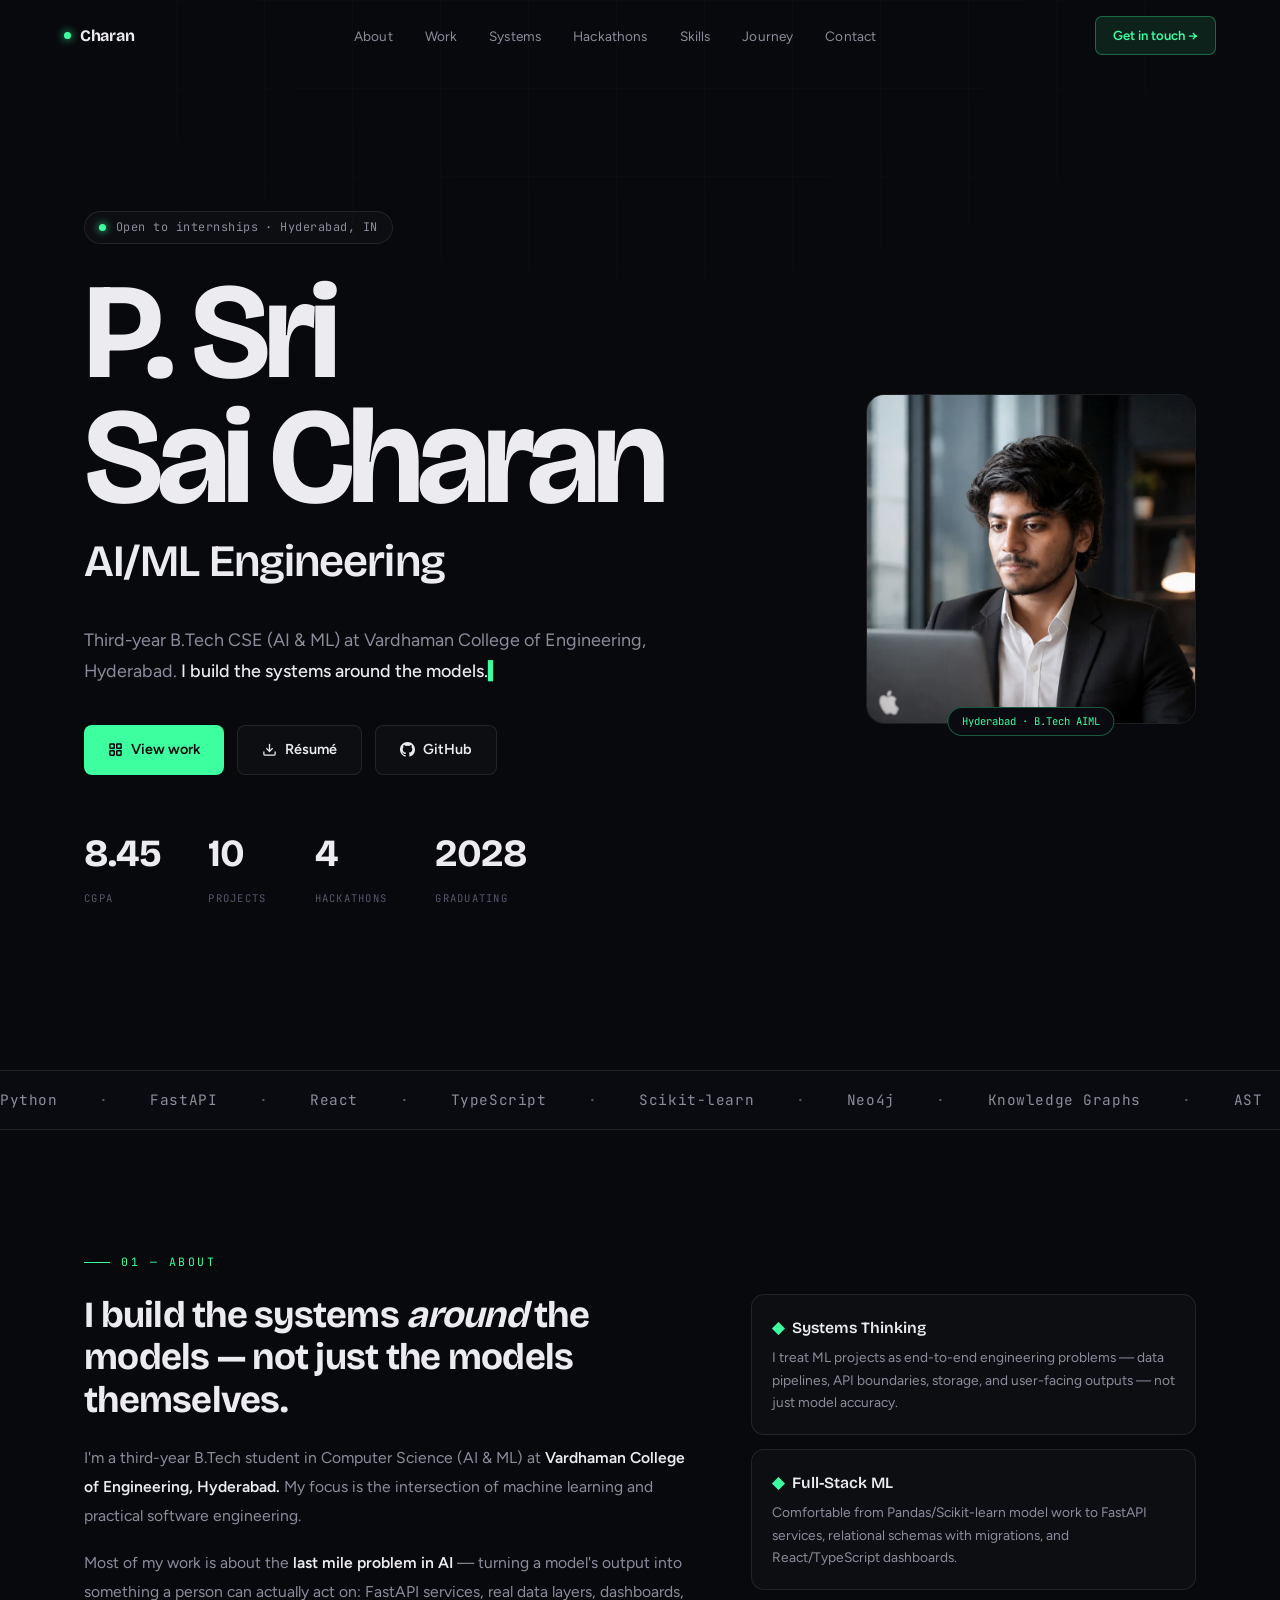
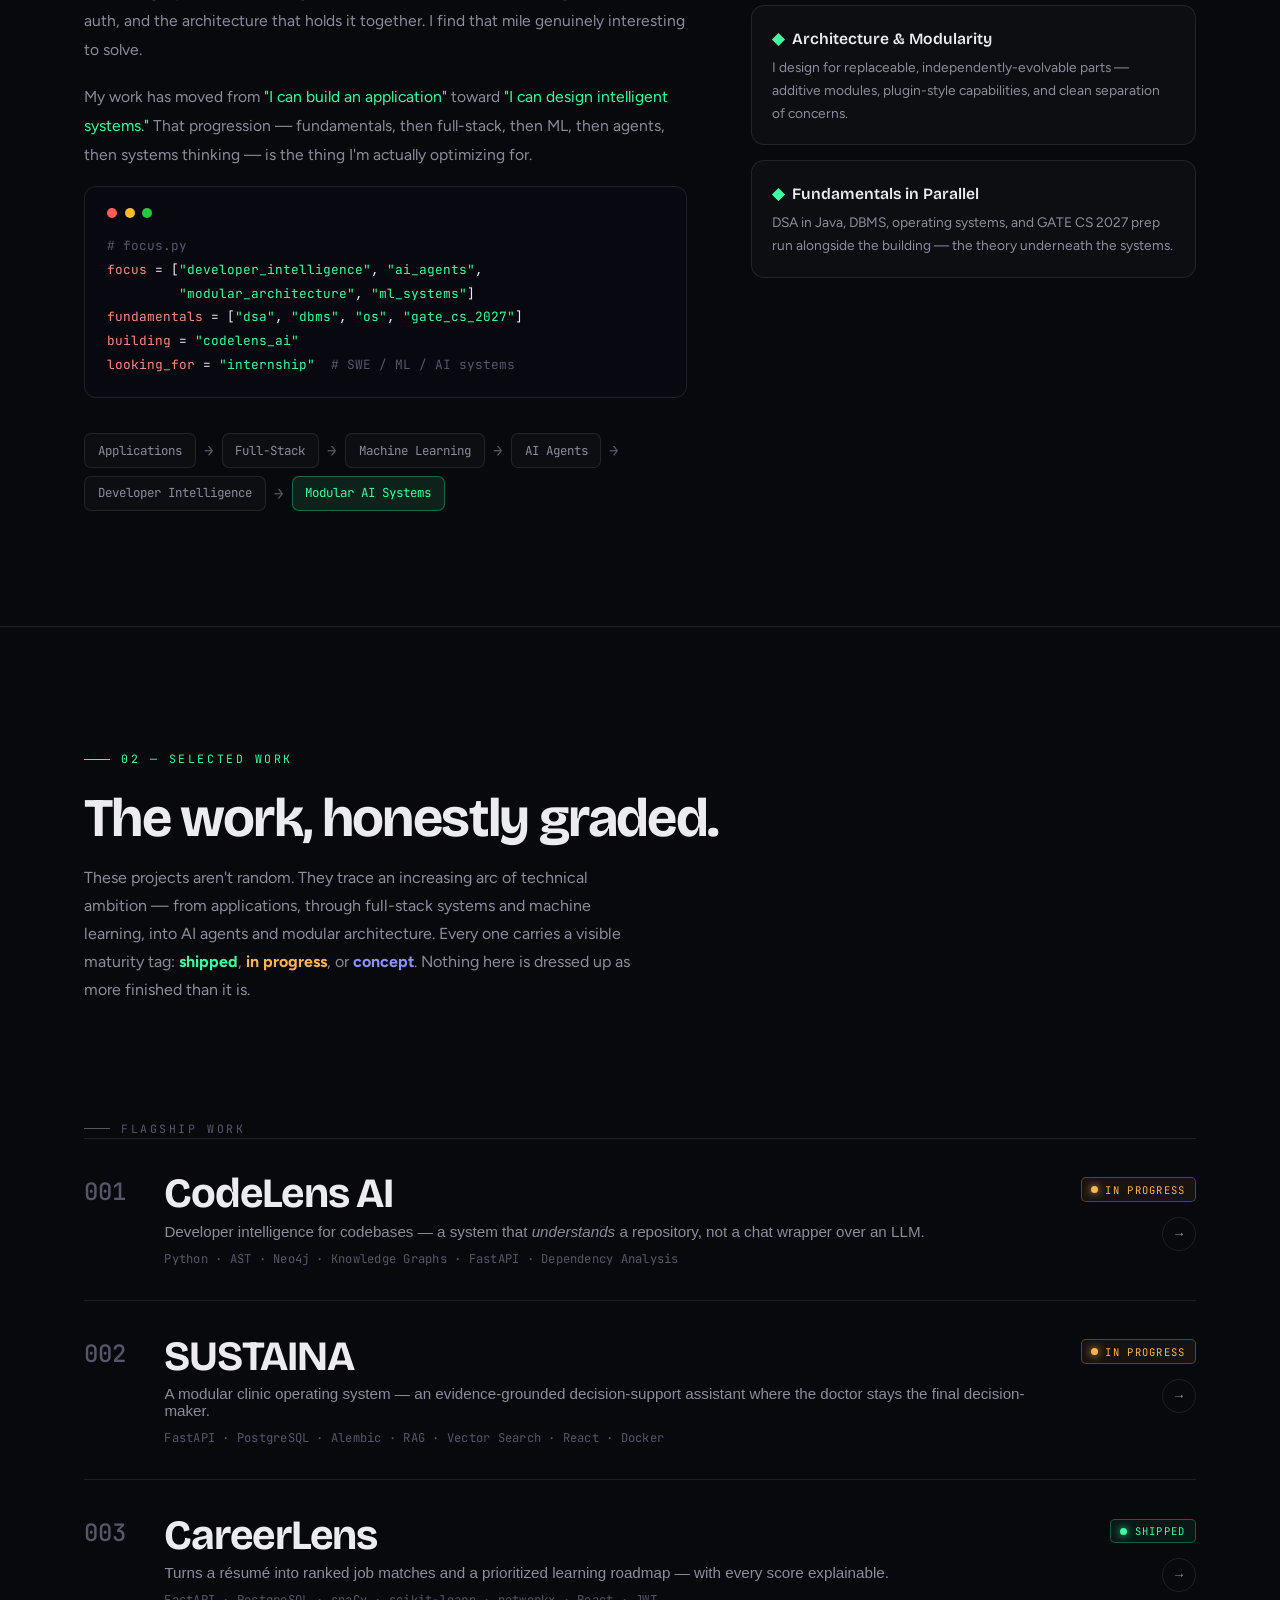
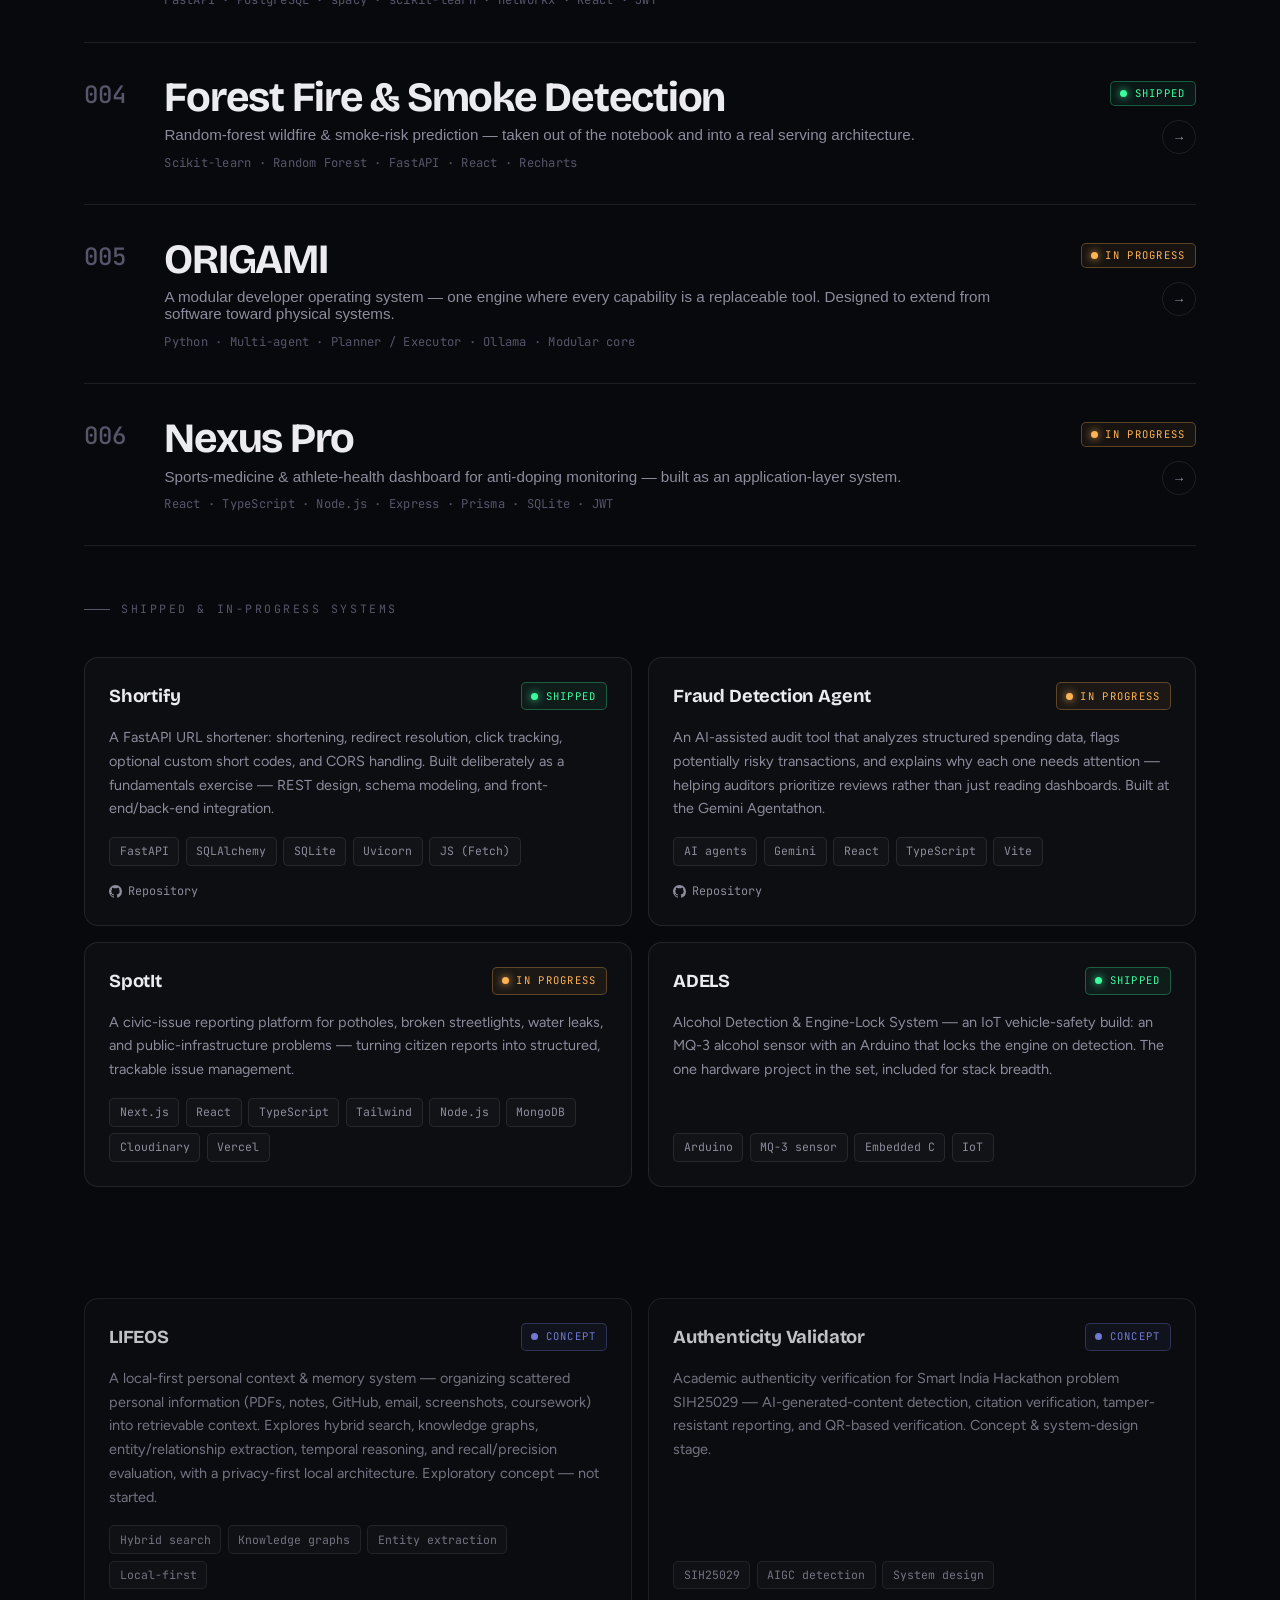
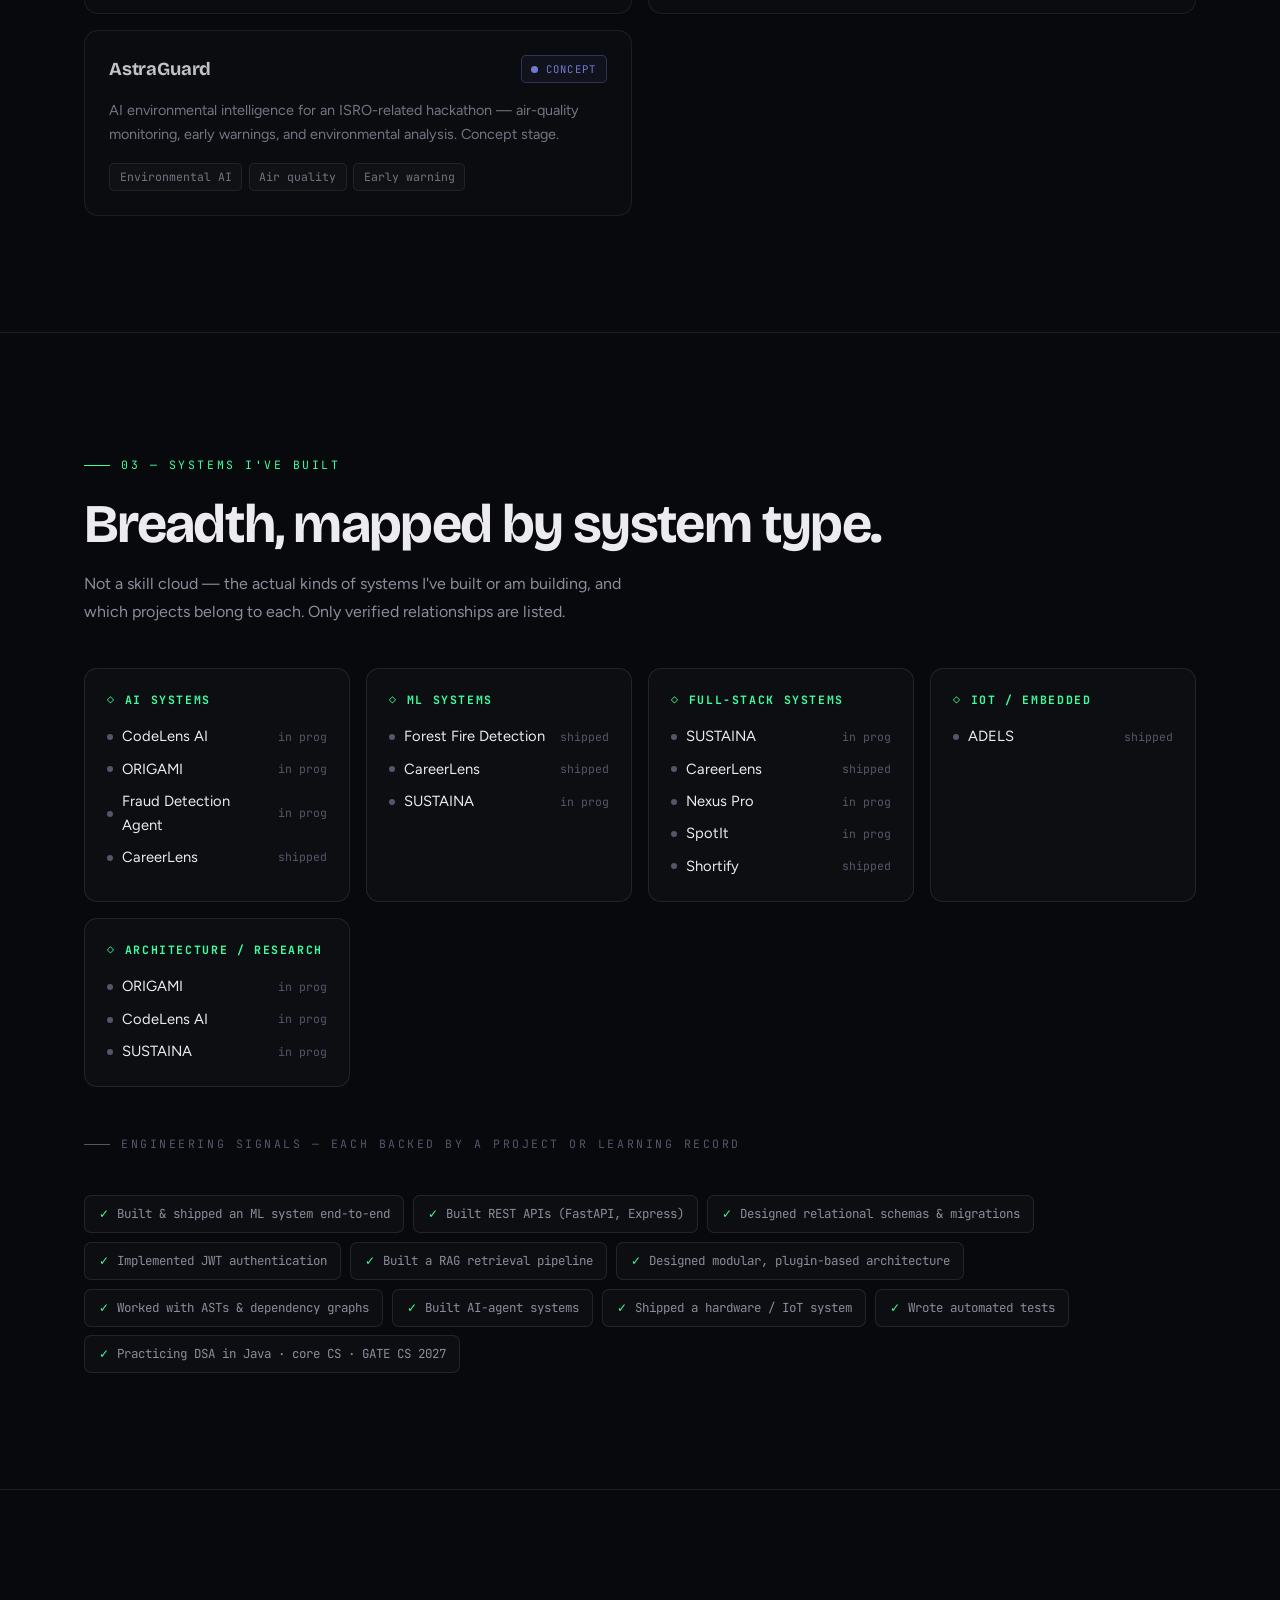
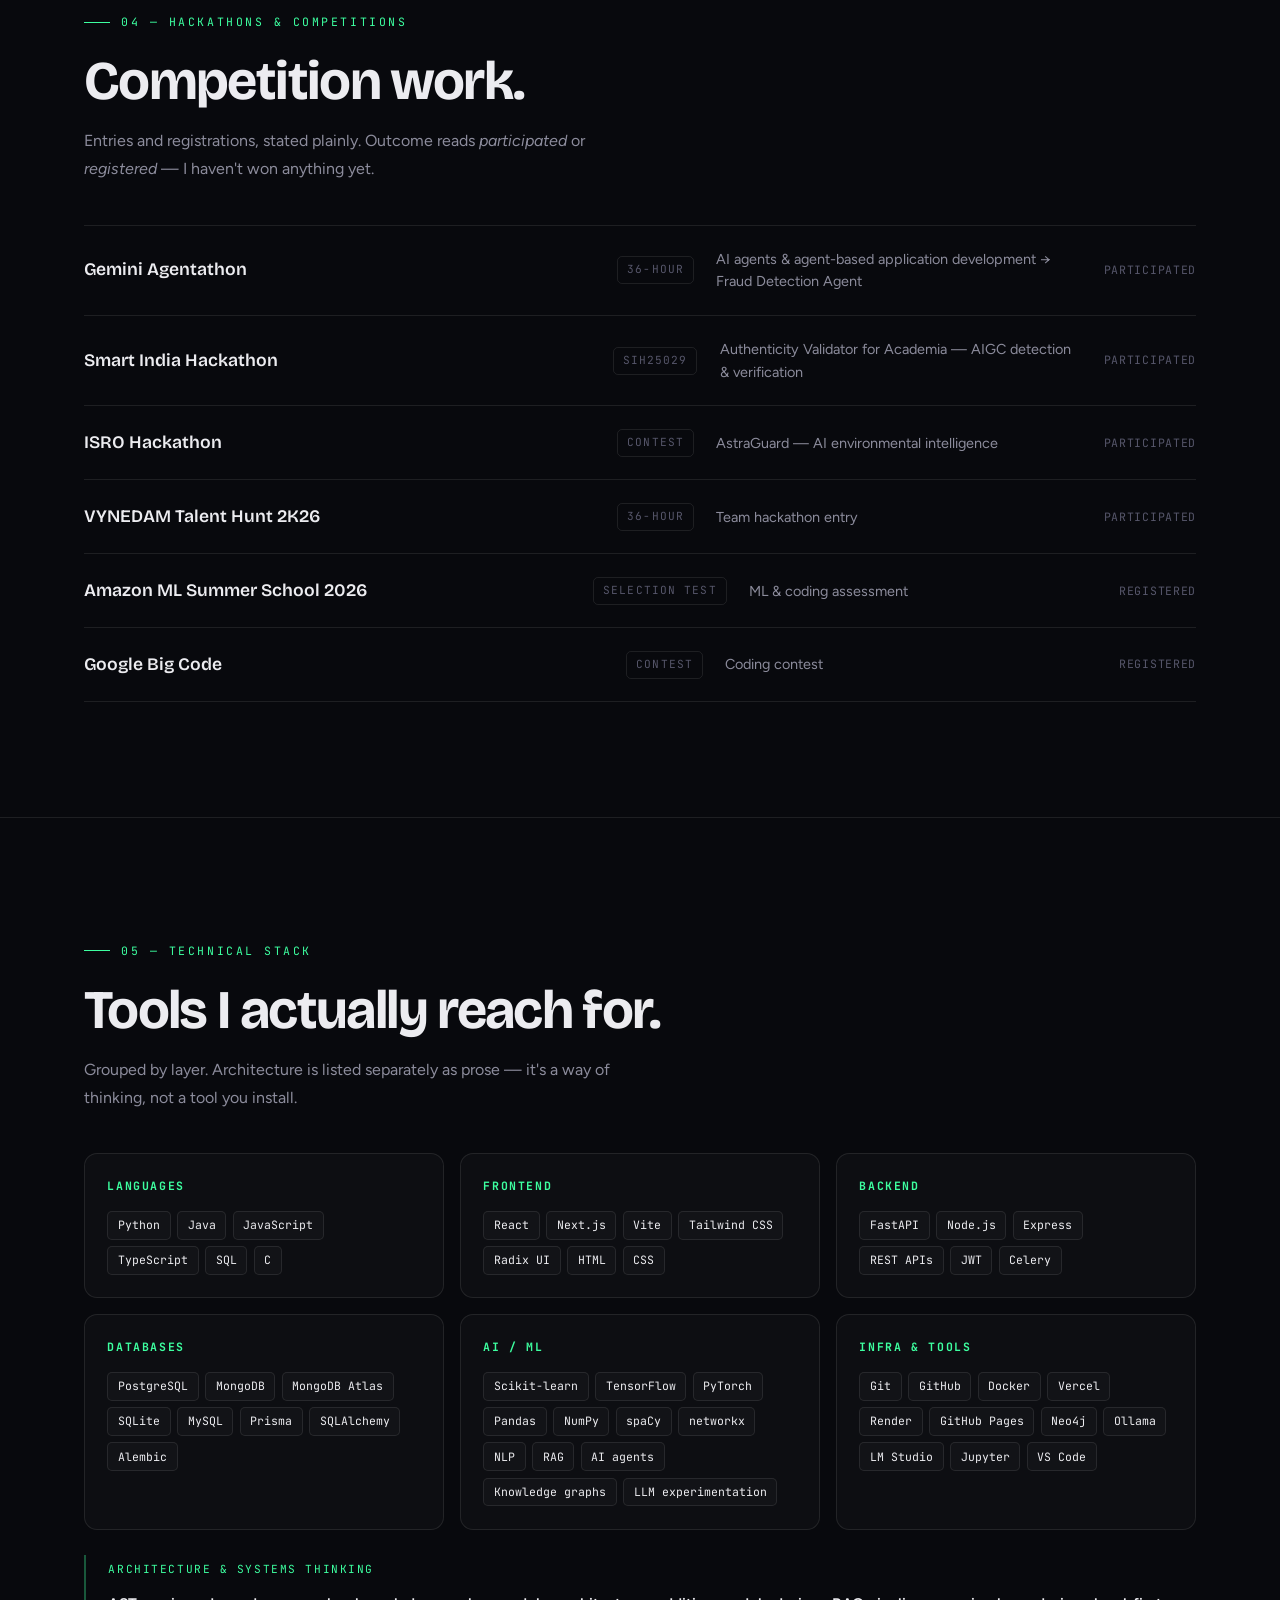
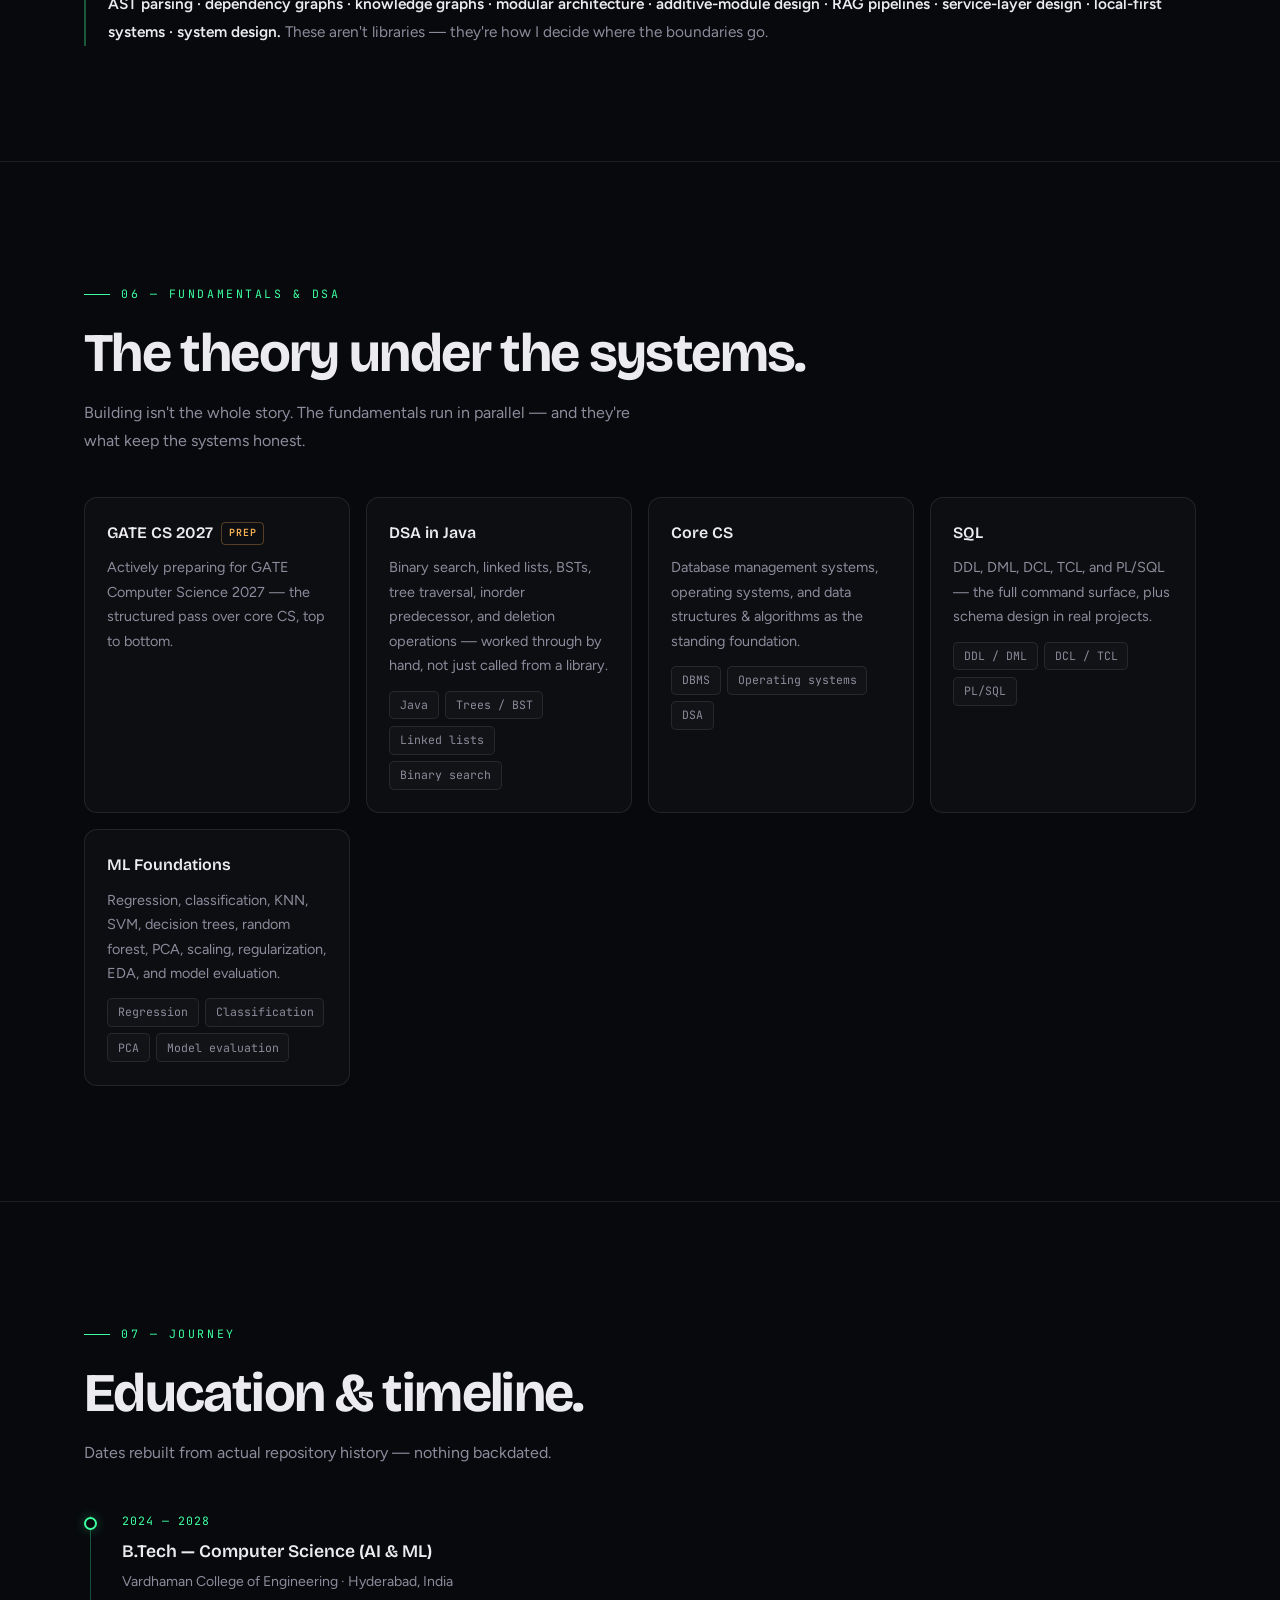
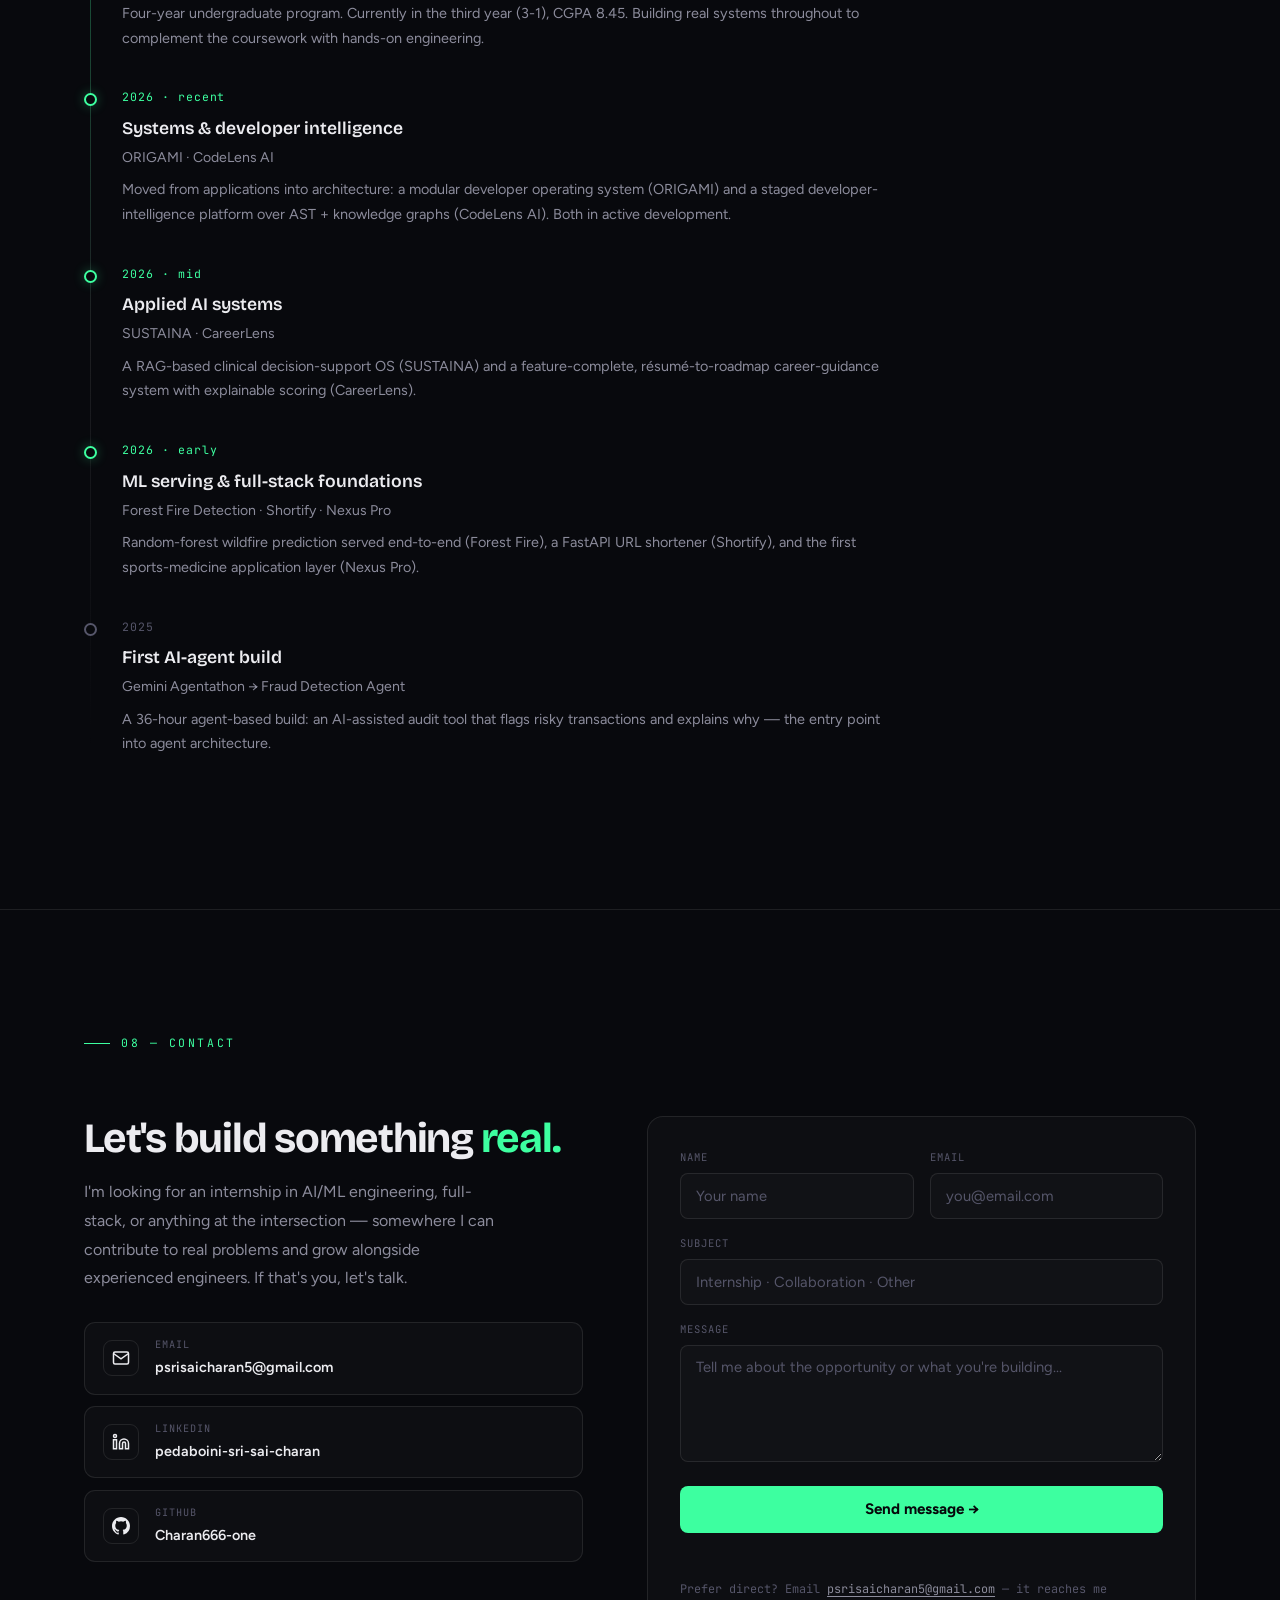
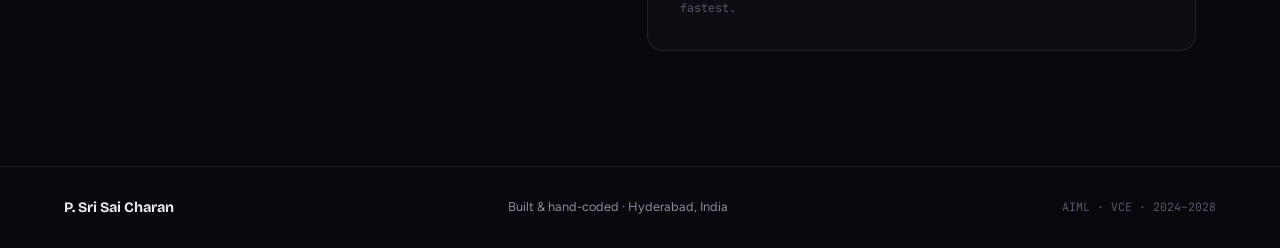
==== index.html @ b4bc301a "Rebuild portfolio: editorial redesign with verified, honestly-graded projects - New editorial/cinema" ====
<!DOCTYPE html>
<html lang="en">
<head>
<meta charset="UTF-8">
<meta name="viewport" content="width=device-width, initial-scale=1.0">
<title>P. Sri Sai Charan — AI/ML Engineer | Portfolio</title>

<meta name="description" content="P. Sri Sai Charan — third-year B.Tech CSE (AI & ML) student at Vardhaman College of Engineering, Hyderabad. I build the systems around the models: developer intelligence, AI agents, ML serving, and modular architecture.">
<meta name="author" content="P. Sri Sai Charan">
<meta name="theme-color" content="#08090D">
<link rel="canonical" href="https://charan666-one.github.io/portfolio/">

<!-- Open Graph -->
<meta property="og:type" content="website">
<meta property="og:site_name" content="P. Sri Sai Charan">
<meta property="og:title" content="P. Sri Sai Charan — AI/ML Engineer">
<meta property="og:description" content="I build the systems around the models. Developer intelligence, AI agents, ML serving, and modular architecture — from a third-year AI/ML engineering student in Hyderabad.">
<meta property="og:url" content="https://charan666-one.github.io/portfolio/">
<meta property="og:image" content="https://charan666-one.github.io/portfolio/og.png">
<meta property="og:image:width" content="1200">
<meta property="og:image:height" content="630">

<!-- Twitter -->
<meta name="twitter:card" content="summary_large_image">
<meta name="twitter:title" content="P. Sri Sai Charan — AI/ML Engineer">
<meta name="twitter:description" content="I build the systems around the models. Developer intelligence, AI agents, ML serving, and modular architecture.">
<meta name="twitter:image" content="https://charan666-one.github.io/portfolio/og.png">

<link rel="icon" href="favicon.ico" sizes="any">
<link rel="apple-touch-icon" href="icon-180.png">

<link rel="preconnect" href="https://fonts.googleapis.com">
<link rel="preconnect" href="https://fonts.gstatic.com" crossorigin>
<link href="https://fonts.googleapis.com/css2?family=Bricolage+Grotesque:opsz,wght@12..96,400;12..96,500;12..96,600;12..96,700;12..96,800&family=Figtree:wght@300;400;500;600&family=JetBrains+Mono:wght@400;500&display=swap" rel="stylesheet">

<link rel="stylesheet" href="styles.css">
</head>
<body>

<div class="bg-grid" aria-hidden="true"></div>
<div id="progress" aria-hidden="true"></div>

<!-- ============================ NAV ============================ -->
<nav class="nav" id="nav" aria-label="Primary">
  <a href="#top" class="brand"><span class="dot" aria-hidden="true"></span>Charan</a>
  <ul class="nav-links">
    <li><a href="#about">About</a></li>
    <li><a href="#work">Work</a></li>
    <li><a href="#systems">Systems</a></li>
    <li><a href="#hackathons">Hackathons</a></li>
    <li><a href="#skills">Skills</a></li>
    <li><a href="#journey">Journey</a></li>
    <li><a href="#contact">Contact</a></li>
  </ul>
  <a href="#contact" class="nav-cta">Get in touch →</a>
  <button class="menu-btn" id="menuBtn" aria-label="Open menu" aria-expanded="false"><span></span><span></span><span></span></button>
</nav>

<div class="mobile-menu" id="mobileMenu">
  <button class="mobile-close" id="mobileClose" aria-label="Close menu">✕</button>
  <a href="#about">About</a>
  <a href="#work">Work</a>
  <a href="#systems">Systems</a>
  <a href="#hackathons">Hackathons</a>
  <a href="#skills">Skills</a>
  <a href="#journey">Journey</a>
  <a href="#contact">Contact</a>
</div>

<main id="top">

<!-- ============================ HERO ============================ -->
<header class="hero section" style="border-top:none">
  <div class="wrap hero-inner">
    <div class="hero-copy">
      <span class="pill"><span class="live" aria-hidden="true"></span>Open to internships · Hyderabad, IN</span>
      <h1 class="hero-name">P. Sri Sai&nbsp;Charan</h1>
      <p class="hero-role"><b>AI/ML Engineering</b></p>
      <p class="hero-sub">Third-year B.Tech CSE (AI&nbsp;&amp;&nbsp;ML) at Vardhaman College of Engineering, Hyderabad. <span class="typed" id="typed"></span><span class="caret" aria-hidden="true">▍</span></p>

      <div class="hero-ctas">
        <a href="#work" class="btn btn-primary">
          <svg viewBox="0 0 24 24" fill="none" stroke="currentColor" stroke-width="2.4" aria-hidden="true"><rect x="3" y="3" width="7" height="7" rx="1"/><rect x="14" y="3" width="7" height="7" rx="1"/><rect x="3" y="14" width="7" height="7" rx="1"/><rect x="14" y="14" width="7" height="7" rx="1"/></svg>
          View work
        </a>
        <a href="Resume.pdf" class="btn btn-ghost" download>
          <svg viewBox="0 0 24 24" fill="none" stroke="currentColor" stroke-width="2" aria-hidden="true"><path d="M21 15v4a2 2 0 0 1-2 2H5a2 2 0 0 1-2-2v-4"/><polyline points="7 10 12 15 17 10"/><line x1="12" y1="15" x2="12" y2="3"/></svg>
          Résumé
        </a>
        <a href="https://github.com/Charan666-one" class="btn btn-ghost" target="_blank" rel="noopener">
          <svg viewBox="0 0 24 24" fill="currentColor" aria-hidden="true"><path d="M12 0C5.37 0 0 5.37 0 12c0 5.3 3.44 9.8 8.21 11.39.6.11.82-.26.82-.58v-2.03c-3.34.73-4.04-1.61-4.04-1.61-.55-1.39-1.33-1.76-1.33-1.76-1.09-.74.08-.73.08-.73 1.2.08 1.84 1.24 1.84 1.24 1.07 1.83 2.81 1.3 3.5.99.11-.78.42-1.3.76-1.6-2.67-.3-5.47-1.33-5.47-5.93 0-1.31.47-2.38 1.24-3.22-.13-.3-.54-1.52.11-3.18 0 0 1.01-.32 3.3 1.23a11.5 11.5 0 0 1 6 0c2.29-1.55 3.3-1.23 3.3-1.23.65 1.66.24 2.88.12 3.18.77.84 1.23 1.91 1.23 3.22 0 4.61-2.81 5.63-5.49 5.92.43.37.81 1.1.81 2.22v3.29c0 .32.22.7.83.58A12 12 0 0 0 24 12c0-6.63-5.37-12-12-12z"/></svg>
          GitHub
        </a>
      </div>

      <div class="hero-stats">
        <div class="stat"><div class="num">8.45</div><div class="lbl">CGPA</div></div>
        <div class="stat"><div class="num">10</div><div class="lbl">Projects</div></div>
        <div class="stat"><div class="num">4</div><div class="lbl">Hackathons</div></div>
        <div class="stat"><div class="num">2028</div><div class="lbl">Graduating</div></div>
      </div>
    </div>

    <figure class="hero-photo">
      <picture>
        <source srcset="Profile.webp" type="image/webp">
        <img src="Profile.jpeg" alt="Portrait of P. Sri Sai Charan" width="330" height="330" fetchpriority="high">
      </picture>
      <figcaption>Hyderabad · B.Tech AIML</figcaption>
    </figure>
  </div>
</header>

<!-- marquee -->
<div class="marquee" aria-hidden="true">
  <div class="marquee-track" id="marquee">
    <span><b>Python</b></span><span>·</span><span><b>FastAPI</b></span><span>·</span><span><b>React</b></span><span>·</span><span><b>TypeScript</b></span><span>·</span><span><b>Scikit-learn</b></span><span>·</span><span><b>Neo4j</b></span><span>·</span><span><b>Knowledge Graphs</b></span><span>·</span><span><b>AST</b></span><span>·</span><span><b>PostgreSQL</b></span><span>·</span><span><b>RAG</b></span><span>·</span><span><b>Multi-Agent</b></span><span>·</span><span><b>Next.js</b></span><span>·</span><span><b>Prisma</b></span><span>·</span><span><b>SQLAlchemy</b></span><span>·</span><span><b>Docker</b></span><span>·</span><span><b>Ollama</b></span><span>·</span><span><b>spaCy</b></span><span>·</span>
    <span><b>Python</b></span><span>·</span><span><b>FastAPI</b></span><span>·</span><span><b>React</b></span><span>·</span><span><b>TypeScript</b></span><span>·</span><span><b>Scikit-learn</b></span><span>·</span><span><b>Neo4j</b></span><span>·</span><span><b>Knowledge Graphs</b></span><span>·</span><span><b>AST</b></span><span>·</span><span><b>PostgreSQL</b></span><span>·</span><span><b>RAG</b></span><span>·</span><span><b>Multi-Agent</b></span><span>·</span><span><b>Next.js</b></span><span>·</span><span><b>Prisma</b></span><span>·</span><span><b>SQLAlchemy</b></span><span>·</span><span><b>Docker</b></span><span>·</span><span><b>Ollama</b></span><span>·</span><span><b>spaCy</b></span><span>·</span>
  </div>
</div>

<!-- ============================ ABOUT ============================ -->
<section id="about" class="section">
  <div class="wrap">
    <span class="label rv">01 — About</span>
    <div class="about-grid">
      <div class="about-copy">
        <h2 class="rv">I build the systems <em>around</em> the models — not just the models themselves.</h2>
        <p class="rv d1">I'm a third-year B.Tech student in Computer Science (AI&nbsp;&amp;&nbsp;ML) at <strong>Vardhaman College of Engineering, Hyderabad.</strong> My focus is the intersection of machine learning and practical software engineering.</p>
        <p class="rv d2">Most of my work is about the <strong>last mile problem in AI</strong> — turning a model's output into something a person can actually act on: FastAPI services, real data layers, dashboards, auth, and the architecture that holds it together. I find that mile genuinely interesting to solve.</p>
        <p class="rv d3">My work has moved from <em>"I can build an application"</em> toward <em>"I can design intelligent systems."</em> That progression — fundamentals, then full-stack, then ML, then agents, then systems thinking — is the thing I'm actually optimizing for.</p>

        <div class="code rv d3" role="img" aria-label="Focus areas summarized as a code block">
          <div class="bar" aria-hidden="true"><i style="background:#FF5F57"></i><i style="background:#FEBC2E"></i><i style="background:#28C840"></i></div>
          <div><span class="cm"># focus.py</span></div>
          <div><span class="k">focus</span> = [<span class="s">"developer_intelligence"</span>, <span class="s">"ai_agents"</span>,</div>
          <div>&nbsp;&nbsp;&nbsp;&nbsp;&nbsp;&nbsp;&nbsp;&nbsp;&nbsp;<span class="s">"modular_architecture"</span>, <span class="s">"ml_systems"</span>]</div>
          <div><span class="k">fundamentals</span> = [<span class="s">"dsa"</span>, <span class="s">"dbms"</span>, <span class="s">"os"</span>, <span class="s">"gate_cs_2027"</span>]</div>
          <div><span class="k">building</span> = <span class="s">"codelens_ai"</span></div>
          <div><span class="k">looking_for</span> = <span class="s">"internship"</span>&nbsp;&nbsp;<span class="cm"># SWE / ML / AI systems</span></div>
        </div>

        <div class="trajectory rv d4" aria-label="Engineering trajectory">
          <span class="step">Applications</span><span class="arrow">→</span>
          <span class="step">Full-Stack</span><span class="arrow">→</span>
          <span class="step">Machine Learning</span><span class="arrow">→</span>
          <span class="step">AI Agents</span><span class="arrow">→</span>
          <span class="step">Developer Intelligence</span><span class="arrow">→</span>
          <span class="step now">Modular AI Systems</span>
        </div>
      </div>

      <div class="about-cards">
        <div class="cap rv">
          <h3><span class="ic" aria-hidden="true">◆</span>Systems Thinking</h3>
          <p>I treat ML projects as end-to-end engineering problems — data pipelines, API boundaries, storage, and user-facing outputs — not just model accuracy.</p>
        </div>
        <div class="cap rv d1">
          <h3><span class="ic" aria-hidden="true">◆</span>Full-Stack ML</h3>
          <p>Comfortable from Pandas/Scikit-learn model work to FastAPI services, relational schemas with migrations, and React/TypeScript dashboards.</p>
        </div>
        <div class="cap rv d2">
          <h3><span class="ic" aria-hidden="true">◆</span>Architecture &amp; Modularity</h3>
          <p>I design for replaceable, independently-evolvable parts — additive modules, plugin-style capabilities, and clean separation of concerns.</p>
        </div>
        <div class="cap rv d3">
          <h3><span class="ic" aria-hidden="true">◆</span>Fundamentals in Parallel</h3>
          <p>DSA in Java, DBMS, operating systems, and GATE CS 2027 prep run alongside the building — the theory underneath the systems.</p>
        </div>
      </div>
    </div>
  </div>
</section>

<!-- ============================ WORK ============================ -->
<section id="work" class="section">
  <div class="wrap">
    <span class="label rv">02 — Selected Work</span>
    <h2 class="h-sec rv">The work, honestly graded.</h2>
    <p class="sub rv d1">These projects aren't random. They trace an increasing arc of technical ambition — from applications, through full-stack systems and machine learning, into AI agents and modular architecture. Every one carries a visible maturity tag: <strong style="color:var(--st-shipped)">shipped</strong>, <strong style="color:var(--st-progress)">in&nbsp;progress</strong>, or <strong style="color:var(--st-concept)">concept</strong>. Nothing here is dressed up as more finished than it is.</p>

    <!-- FILTER -->
    <div class="filters rv d2" role="group" aria-label="Filter projects">
      <button class="filter" data-filter="all" aria-pressed="true">All</button>
      <button class="filter" data-filter="flagship" aria-pressed="false">Flagship</button>
      <button class="filter" data-filter="shipped" aria-pressed="false">Shipped</button>
      <button class="filter" data-filter="progress" aria-pressed="false">In progress</button>
      <button class="filter" data-filter="concept" aria-pressed="false">Concept</button>
      <button class="filter" data-filter="ai" aria-pressed="false">AI / ML</button>
      <button class="filter" data-filter="fullstack" aria-pressed="false">Full-stack</button>
      <button class="filter" data-filter="systems" aria-pressed="false">Systems</button>
      <button class="filter" data-filter="iot" aria-pressed="false">IoT</button>
    </div>

    <!-- ===== FLAGSHIP INDEX ===== -->
    <p class="label muted rv" style="margin-bottom:0">Flagship work</p>
    <div class="index" id="flagship">

      <!-- 001 CODELENS -->
      <article class="entry rv" data-flag="flagship" data-status="progress" data-cat="ai systems">
        <button class="entry-head" aria-expanded="false" aria-controls="d-codelens">
          <span class="entry-num">001</span>
          <span class="entry-main">
            <span class="entry-title">CodeLens AI</span>
            <span class="entry-pos">Developer intelligence for codebases — a system that <em>understands</em> a repository, not a chat wrapper over an LLM.</span>
            <span class="entry-tech">Python · AST · Neo4j · Knowledge Graphs · FastAPI · Dependency Analysis</span>
          </span>
          <span class="entry-right">
            <span class="status progress"><span class="sd" aria-hidden="true"></span>In progress</span>
            <span class="entry-arrow" aria-hidden="true">→</span>
          </span>
        </button>
        <div class="entry-detail" id="d-codelens"><div class="detail-inner"><div class="detail-body">
          <div class="detail-grid">
            <div>
              <div class="detail-block"><span class="k">The problem</span><p>Understanding an unfamiliar codebase is slow. Most "AI for code" tools answer from raw text — they have no real model of a repository's structure, dependencies, or how one piece relates to another. The answer sounds plausible without being grounded in the actual graph of the code.</p></div>
              <div class="detail-block"><span class="k">The approach</span><p>A staged pipeline that builds an explicit model of the code before any reasoning happens: repository parsing → AST analysis → dependency extraction → dependency graphs → code-relationship mapping → a Neo4j knowledge graph → AI-assisted reasoning on top of that graph → developer-facing visualizations. Accuracy and evaluation infrastructure is part of the architecture, not an afterthought — the goal is a measurable technical moat, not a thin wrapper.</p></div>
              <div class="detail-block"><span class="k">What's actually built</span><p><strong style="color:var(--ink)">Milestone&nbsp;1 complete. Staged architecture in active development.</strong> The design is deliberately staged so each layer can be evaluated on its own before the next is added.</p></div>
            </div>
            <div>
              <div class="arch">
                <div class="arch-h">Staged pipeline</div>
                <div class="flow">
                  <b>Parse</b><span class="fa">→</span><b>AST</b><span class="fa">→</span><b>Dependencies</b><span class="fa">→</span><b>Graph</b><span class="fa">→</span><b>Neo4j</b><span class="fa">→</span><b>Reasoning</b><span class="fa">→</span><b>Visualize</b>
                </div>
              </div>
              <div class="detail-block" style="margin-top:1.3rem"><span class="k">Tech</span>
                <div class="chips"><span class="chip">Python</span><span class="chip">AST parsing</span><span class="chip">Neo4j</span><span class="chip">Knowledge graphs</span><span class="chip">FastAPI</span><span class="chip">Dependency analysis</span></div>
              </div>
              <p class="note">Repository is not yet public — no link until it is.</p>
            </div>
          </div>
        </div></div></div>
      </article>

      <!-- 002 SUSTAINA -->
      <article class="entry rv" data-flag="flagship" data-status="progress" data-cat="ai ml fullstack systems">
        <button class="entry-head" aria-expanded="false" aria-controls="d-sustaina">
          <span class="entry-num">002</span>
          <span class="entry-main">
            <span class="entry-title">SUSTAINA</span>
            <span class="entry-pos">A modular clinic operating system — an evidence-grounded decision-support assistant where the doctor stays the final decision-maker.</span>
            <span class="entry-tech">FastAPI · PostgreSQL · Alembic · RAG · Vector Search · React · Docker</span>
          </span>
          <span class="entry-right">
            <span class="status progress"><span class="sd" aria-hidden="true"></span>In progress</span>
            <span class="entry-arrow" aria-hidden="true">→</span>
          </span>
        </button>
        <div class="entry-detail" id="d-sustaina"><div class="detail-inner"><div class="detail-body">
          <div class="detail-grid">
            <div>
              <div class="detail-block"><span class="k">The problem</span><p>Clinical decision-support tools tend to either take the practitioner out of the loop or hand back answers you can't trace. A doctor-facing system needs the opposite: assistance that keeps the clinician in control and makes every recommendation auditable back to its evidence.</p></div>
              <div class="detail-block"><span class="k">The approach &amp; architecture</span><p>A FastAPI backend built as <strong style="color:var(--ink)">additive, API-compatible modules</strong> — new capabilities are added without breaking existing endpoints. PostgreSQL with Alembic migrations (schema is never rebuilt with <code>create_all</code>, so changes never drop data). A RAG pipeline retrieves materia-medica evidence and optionally generates with an LLM. A React + TypeScript Doctor Portal organizes features into independent modules; Celery handles background work; the audit log is tamper-evident and the AI layer surfaces matched symptoms, evidence, and sources.</p></div>
              <div class="detail-block"><span class="k">Key decision</span><p>Graceful degradation was designed in: no LLM key → it returns the retrieved evidence instead of a generated answer; no vector DB → a local file-backed store; no embeddings model → a hashing embedder. The full clinical flow runs on just Python + Postgres.</p></div>
            </div>
            <div>
              <div class="ledger">
                <div class="lg-h built">What I actually built</div>
                <ul>
                  <li class="done"><span class="m">✓</span>FastAPI service with a versioned <code>/api/v1</code> router layer</li>
                  <li class="done"><span class="m">✓</span>SQLAlchemy clinical + admin models (patients, visits, prescriptions, follow-ups, doctors, audit log)</li>
                  <li class="done"><span class="m">✓</span>Alembic migration history &amp; seed pipeline for the knowledge base</li>
                  <li class="done"><span class="m">✓</span>RAG retrieval engine with graceful-degradation fallbacks</li>
                  <li class="done"><span class="m">✓</span>React + TypeScript Doctor Portal; Docker Compose dev stack</li>
                </ul>
                <div class="lg-h todo">Not yet</div>
                <ul>
                  <li class="pend"><span class="m">○</span>Public deployment</li>
                  <li class="pend"><span class="m">○</span>Full materia-medica knowledge-base coverage</li>
                </ul>
              </div>
              <div class="detail-block" style="margin-top:1.3rem"><span class="k">Tech</span>
                <div class="chips"><span class="chip">Python</span><span class="chip">FastAPI</span><span class="chip">SQLAlchemy</span><span class="chip">Alembic</span><span class="chip">PostgreSQL</span><span class="chip">Celery</span><span class="chip">RAG</span><span class="chip">Vector search</span><span class="chip">React</span><span class="chip">TypeScript</span><span class="chip">Docker</span><span class="chip">pytest</span></div>
              </div>
              <div class="detail-links">
                <a class="dlink" href="https://github.com/Charan666-one/PROJECT-SUSTAIN" target="_blank" rel="noopener"><svg viewBox="0 0 24 24" fill="currentColor" aria-hidden="true"><path d="M12 0C5.37 0 0 5.37 0 12c0 5.3 3.44 9.8 8.21 11.39.6.11.82-.26.82-.58v-2.03c-3.34.73-4.04-1.61-4.04-1.61-.55-1.39-1.33-1.76-1.33-1.76-1.09-.74.08-.73.08-.73 1.2.08 1.84 1.24 1.84 1.24 1.07 1.83 2.81 1.3 3.5.99.11-.78.42-1.3.76-1.6-2.67-.3-5.47-1.33-5.47-5.93 0-1.31.47-2.38 1.24-3.22-.13-.3-.54-1.52.11-3.18 0 0 1.01-.32 3.3 1.23a11.5 11.5 0 0 1 6 0c2.29-1.55 3.3-1.23 3.3-1.23.65 1.66.24 2.88.12 3.18.77.84 1.23 1.91 1.23 3.22 0 4.61-2.81 5.63-5.49 5.92.43.37.81 1.1.81 2.22v3.29c0 .32.22.7.83.58A12 12 0 0 0 24 12c0-6.63-5.37-12-12-12z"/></svg>Repository</a>
              </div>
            </div>
          </div>
        </div></div></div>
      </article>

      <!-- 003 CAREERLENS -->
      <article class="entry rv" data-flag="flagship" data-status="shipped" data-cat="ai ml fullstack">
        <button class="entry-head" aria-expanded="false" aria-controls="d-careerlens">
          <span class="entry-num">003</span>
          <span class="entry-main">
            <span class="entry-title">CareerLens</span>
            <span class="entry-pos">Turns a résumé into ranked job matches and a prioritized learning roadmap — with every score explainable.</span>
            <span class="entry-tech">FastAPI · PostgreSQL · spaCy · scikit-learn · networkx · React · JWT</span>
          </span>
          <span class="entry-right">
            <span class="status shipped"><span class="sd" aria-hidden="true"></span>Shipped</span>
            <span class="entry-arrow" aria-hidden="true">→</span>
          </span>
        </button>
        <div class="entry-detail" id="d-careerlens"><div class="detail-inner"><div class="detail-body">
          <div class="detail-grid">
            <div>
              <div class="detail-block"><span class="k">The problem</span><p>Students and recent graduates struggle to translate a résumé into a clear next step. CareerLens answers three questions: which jobs am I aligned to, which skills am I missing for them, and what should I learn next — in what order?</p></div>
              <div class="detail-block"><span class="k">The approach &amp; architecture</span><p>A user can go end-to-end today: register, log in, upload a résumé, and watch a <strong style="color:var(--ink)">seven-stage analysis pipeline</strong> render progressively. Résumé text is extracted (spaCy, PyMuPDF), skills are normalized against a seed dataset, then jobs are scored by an <strong style="color:var(--ink)">explainable hybrid of three signals</strong> — TF-IDF text similarity, skill-graph proximity (networkx), and market demand — with each score exposing its component breakdown. A roadmap generator prioritizes the highest-impact missing skills. React + TypeScript frontend; FastAPI backend using dependency injection for DB sessions and authenticated users, with a clean service layer for parsing, scoring, and roadmap generation.</p></div>
              <div class="detail-block"><span class="k">Honest note</span><p>The scoring is intentionally lightweight and rule-based rather than fully semantic or graph-driven — a deliberate MVP foundation. Backend and frontend are both implemented and covered by an automated test suite; what remains is a live public deployment.</p></div>
            </div>
            <div>
              <div class="ledger">
                <div class="lg-h built">What I actually built</div>
                <ul>
                  <li class="done"><span class="m">✓</span>End-to-end flow: auth → résumé upload → 7-stage progressive analysis</li>
                  <li class="done"><span class="m">✓</span>Hybrid explainable scorer (TF-IDF + skill-graph + demand) with per-component breakdown</li>
                  <li class="done"><span class="m">✓</span>Roadmap engine ranking highest-impact missing skills</li>
                  <li class="done"><span class="m">✓</span>JWT auth (bcrypt / passlib / python-jose); PostgreSQL + Alembic</li>
                  <li class="done"><span class="m">✓</span>Automated backend test suite (pytest)</li>
                </ul>
                <div class="lg-h todo">Not yet</div>
                <ul>
                  <li class="pend"><span class="m">○</span>Live public deployment</li>
                  <li class="pend"><span class="m">○</span>Fully semantic / graph-driven scoring</li>
                </ul>
              </div>
              <div class="detail-block" style="margin-top:1.3rem"><span class="k">Tech</span>
                <div class="chips"><span class="chip">FastAPI</span><span class="chip">Python</span><span class="chip">SQLAlchemy</span><span class="chip">Alembic</span><span class="chip">PostgreSQL</span><span class="chip">JWT</span><span class="chip">spaCy</span><span class="chip">PyMuPDF</span><span class="chip">scikit-learn</span><span class="chip">networkx</span><span class="chip">React</span><span class="chip">TypeScript</span><span class="chip">Vite</span><span class="chip">Tailwind</span><span class="chip">Zustand</span><span class="chip">Docker</span></div>
              </div>
              <div class="detail-links">
                <a class="dlink" href="https://github.com/Charan666-one/CareerLens" target="_blank" rel="noopener"><svg viewBox="0 0 24 24" fill="currentColor" aria-hidden="true"><path d="M12 0C5.37 0 0 5.37 0 12c0 5.3 3.44 9.8 8.21 11.39.6.11.82-.26.82-.58v-2.03c-3.34.73-4.04-1.61-4.04-1.61-.55-1.39-1.33-1.76-1.33-1.76-1.09-.74.08-.73.08-.73 1.2.08 1.84 1.24 1.84 1.24 1.07 1.83 2.81 1.3 3.5.99.11-.78.42-1.3.76-1.6-2.67-.3-5.47-1.33-5.47-5.93 0-1.31.47-2.38 1.24-3.22-.13-.3-.54-1.52.11-3.18 0 0 1.01-.32 3.3 1.23a11.5 11.5 0 0 1 6 0c2.29-1.55 3.3-1.23 3.3-1.23.65 1.66.24 2.88.12 3.18.77.84 1.23 1.91 1.23 3.22 0 4.61-2.81 5.63-5.49 5.92.43.37.81 1.1.81 2.22v3.29c0 .32.22.7.83.58A12 12 0 0 0 24 12c0-6.63-5.37-12-12-12z"/></svg>Repository</a>
              </div>
              <p class="note">Feature-complete and tested; public deployment pending.</p>
            </div>
          </div>
        </div></div></div>
      </article>

      <!-- 004 FOREST FIRE -->
      <article class="entry rv" data-flag="flagship" data-status="shipped" data-cat="ml fullstack">
        <button class="entry-head" aria-expanded="false" aria-controls="d-forest">
          <span class="entry-num">004</span>
          <span class="entry-main">
            <span class="entry-title">Forest Fire &amp; Smoke Detection</span>
            <span class="entry-pos">Random-forest wildfire &amp; smoke-risk prediction — taken out of the notebook and into a real serving architecture.</span>
            <span class="entry-tech">Scikit-learn · Random Forest · FastAPI · React · Recharts</span>
          </span>
          <span class="entry-right">
            <span class="status shipped"><span class="sd" aria-hidden="true"></span>Shipped</span>
            <span class="entry-arrow" aria-hidden="true">→</span>
          </span>
        </button>
        <div class="entry-detail" id="d-forest"><div class="detail-inner"><div class="detail-body">
          <div class="detail-grid">
            <div>
              <div class="detail-block"><span class="k">The problem</span><p>Predict forest-fire and smoke risk from environmental factors — and make it usable, not just a model sitting in a notebook.</p></div>
              <div class="detail-block"><span class="k">The approach</span><p>A full tabular-ML pipeline on a CSV dataset of environmental factors: cleaning, feature engineering, and EDA → a <strong style="color:var(--ink)">Random Forest classifier</strong> → evaluation with a confusion matrix, ROC curve, heatmap, and accuracy score → serialization to a <code>.pkl</code> artifact → served over a FastAPI (Uvicorn + Pydantic) inference endpoint → consumed by a React + Vite + TypeScript + Tailwind dashboard with Recharts risk visualizations.</p></div>
              <div class="detail-block"><span class="k">Why it's the cleanest story I have</span><p>The point wasn't the model — it was taking a model out of the notebook and putting it behind a real API with a real frontend. This is the tightest end-to-end path from raw data to a served, visualized prediction in my set.</p></div>
            </div>
            <div>
              <div class="arch">
                <div class="arch-h">End-to-end pipeline</div>
                <div class="flow"><b>CSV</b><span class="fa">→</span><b>Clean / EDA</b><span class="fa">→</span><b>Random Forest</b><span class="fa">→</span><b>Evaluate</b><span class="fa">→</span><b>.pkl</b><span class="fa">→</span><b>FastAPI</b><span class="fa">→</span><b>React dashboard</b></div>
              </div>
              <div class="detail-block" style="margin-top:1.3rem"><span class="k">Tech</span>
                <div class="chips"><span class="chip">Python</span><span class="chip">Scikit-learn</span><span class="chip">Pandas</span><span class="chip">NumPy</span><span class="chip">FastAPI</span><span class="chip">Uvicorn</span><span class="chip">Pydantic</span><span class="chip">React</span><span class="chip">Vite</span><span class="chip">TypeScript</span><span class="chip">Tailwind</span><span class="chip">Recharts</span></div>
              </div>
              <div class="detail-links">
                <a class="dlink" href="https://github.com/Charan666-one/AI-Forest-Fire-Smoke-Detection" target="_blank" rel="noopener"><svg viewBox="0 0 24 24" fill="currentColor" aria-hidden="true"><path d="M12 0C5.37 0 0 5.37 0 12c0 5.3 3.44 9.8 8.21 11.39.6.11.82-.26.82-.58v-2.03c-3.34.73-4.04-1.61-4.04-1.61-.55-1.39-1.33-1.76-1.33-1.76-1.09-.74.08-.73.08-.73 1.2.08 1.84 1.24 1.84 1.24 1.07 1.83 2.81 1.3 3.5.99.11-.78.42-1.3.76-1.6-2.67-.3-5.47-1.33-5.47-5.93 0-1.31.47-2.38 1.24-3.22-.13-.3-.54-1.52.11-3.18 0 0 1.01-.32 3.3 1.23a11.5 11.5 0 0 1 6 0c2.29-1.55 3.3-1.23 3.3-1.23.65 1.66.24 2.88.12 3.18.77.84 1.23 1.91 1.23 3.22 0 4.61-2.81 5.63-5.49 5.92.43.37.81 1.1.81 2.22v3.29c0 .32.22.7.83.58A12 12 0 0 0 24 12c0-6.63-5.37-12-12-12z"/></svg>Repository</a>
              </div>
            </div>
          </div>
        </div></div></div>
      </article>

      <!-- 005 ORIGAMI -->
      <article class="entry rv" data-flag="flagship" data-status="progress" data-cat="ai systems">
        <button class="entry-head" aria-expanded="false" aria-controls="d-origami">
          <span class="entry-num">005</span>
          <span class="entry-main">
            <span class="entry-title">ORIGAMI</span>
            <span class="entry-pos">A modular developer operating system — one engine where every capability is a replaceable tool. Designed to extend from software toward physical systems.</span>
            <span class="entry-tech">Python · Multi-agent · Planner / Executor · Ollama · Modular core</span>
          </span>
          <span class="entry-right">
            <span class="status progress"><span class="sd" aria-hidden="true"></span>In progress</span>
            <span class="entry-arrow" aria-hidden="true">→</span>
          </span>
        </button>
        <div class="entry-detail" id="d-origami"><div class="detail-inner"><div class="detail-body">
          <div class="detail-grid">
            <div>
              <div class="detail-block"><span class="k">The thesis</span><p>Capabilities shouldn't be trapped inside one monolithic AI. ORIGAMI is built around a single idea: <strong style="color:var(--ink)">every feature reduces to the same primitive</strong> — a goal in plain English goes to a planner, which picks tools from a registry, which an executor runs, with memory and context in the loop. So you don't build a hundred features; you build one engine, and every capability is a tool or workflow plugged into an unchanged core. Add a capability = add one file; never touch <code>core/</code>.</p></div>
              <div class="detail-block"><span class="k">Why modular</span><p>Get that one property right and the system grows for years; get it wrong — a growing <code>if command == …</code> ladder — and it rots in months. The whole project optimizes for replaceable, extensible, independently-evolvable parts: separation of concerns, adapters over integrations, and platform abstraction underneath.</p></div>
              <div class="detail-block"><span class="k">Direction</span><p>The architecture is deliberately shaped so new surfaces and agents — and, further out, navigation and physical/robotics adapters — can be added without rewriting the core. That robotics direction is early design, not a built robot.</p></div>
            </div>
            <div>
              <div class="arch">
                <div class="arch-h">Eight-module architecture</div>
                <div class="layer"><span class="lnum">01</span><span class="lname">Interfaces<small>CLI · API surfaces (later: dashboard, voice)</small></span></div>
                <div class="layer"><span class="lnum">02</span><span class="lname">Core<small>planner · executor · memory · context · router</small></span></div>
                <div class="layer"><span class="lnum">03</span><span class="lname">Agents<small>developer · research · task-planner · conversation</small></span></div>
                <div class="layer"><span class="lnum">04</span><span class="lname">Engines<small>reasoning · memory · navigation</small></span></div>
                <div class="layer"><span class="lnum">05</span><span class="lname">Skills<small>capability plugins &amp; workflows</small></span></div>
                <div class="layer"><span class="lnum">06</span><span class="lname">Adapters<small>terminal · tools · external services</small></span></div>
                <div class="layer"><span class="lnum">07</span><span class="lname">Platforms<small>platform abstraction</small></span></div>
                <div class="layer"><span class="lnum">08</span><span class="lname">Storage<small>persistence</small></span></div>
              </div>
              <div class="ledger" style="margin-top:1.3rem">
                <div class="lg-h built">In place</div>
                <ul>
                  <li class="done"><span class="m">✓</span>Eight-module codebase &amp; a plain-English goal → planner → tools → executor loop</li>
                  <li class="done"><span class="m">✓</span>Multi-agent scaffolding (developer, research, task-planner, conversation)</li>
                  <li class="done"><span class="m">✓</span>Terminal adapter/executor; reasoning / memory / navigation engine configs</li>
                  <li class="done"><span class="m">✓</span>Local-model routing (Ollama) design; CI test workflow</li>
                </ul>
                <div class="lg-h todo">Designed, not yet built</div>
                <ul>
                  <li class="pend"><span class="m">○</span>Mature tool registry &amp; broad skill coverage</li>
                  <li class="pend"><span class="m">○</span>Dashboard / voice / mobile surfaces</li>
                  <li class="pend"><span class="m">○</span>Robotics / navigation integration</li>
                </ul>
              </div>
              <div class="detail-block" style="margin-top:1.3rem"><span class="k">Tech</span>
                <div class="chips"><span class="chip">Python</span><span class="chip">Multi-agent</span><span class="chip">Planner / Executor</span><span class="chip">Ollama (local LLM)</span><span class="chip">Modular architecture</span><span class="chip">CLI</span><span class="chip">pytest / CI</span></div>
              </div>
              <div class="detail-links">
                <a class="dlink" href="https://github.com/Charan666-one/ORIGAMI" target="_blank" rel="noopener"><svg viewBox="0 0 24 24" fill="currentColor" aria-hidden="true"><path d="M12 0C5.37 0 0 5.37 0 12c0 5.3 3.44 9.8 8.21 11.39.6.11.82-.26.82-.58v-2.03c-3.34.73-4.04-1.61-4.04-1.61-.55-1.39-1.33-1.76-1.33-1.76-1.09-.74.08-.73.08-.73 1.2.08 1.84 1.24 1.84 1.24 1.07 1.83 2.81 1.3 3.5.99.11-.78.42-1.3.76-1.6-2.67-.3-5.47-1.33-5.47-5.93 0-1.31.47-2.38 1.24-3.22-.13-.3-.54-1.52.11-3.18 0 0 1.01-.32 3.3 1.23a11.5 11.5 0 0 1 6 0c2.29-1.55 3.3-1.23 3.3-1.23.65 1.66.24 2.88.12 3.18.77.84 1.23 1.91 1.23 3.22 0 4.61-2.81 5.63-5.49 5.92.43.37.81 1.1.81 2.22v3.29c0 .32.22.7.83.58A12 12 0 0 0 24 12c0-6.63-5.37-12-12-12z"/></svg>Repository</a>
              </div>
            </div>
          </div>
        </div></div></div>
      </article>

      <!-- 006 NEXUS PRO -->
      <article class="entry rv" data-flag="flagship" data-status="progress" data-cat="fullstack">
        <button class="entry-head" aria-expanded="false" aria-controls="d-nexus">
          <span class="entry-num">006</span>
          <span class="entry-main">
            <span class="entry-title">Nexus Pro</span>
            <span class="entry-pos">Sports-medicine &amp; athlete-health dashboard for anti-doping monitoring — built as an application-layer system.</span>
            <span class="entry-tech">React · TypeScript · Node.js · Express · Prisma · SQLite · JWT</span>
          </span>
          <span class="entry-right">
            <span class="status progress"><span class="sd" aria-hidden="true"></span>In progress</span>
            <span class="entry-arrow" aria-hidden="true">→</span>
          </span>
        </button>
        <div class="entry-detail" id="d-nexus"><div class="detail-inner"><div class="detail-body">
          <div class="detail-grid">
            <div>
              <div class="detail-block"><span class="k">The problem</span><p>Anti-doping and athlete-health monitoring needs a real application around it — dashboards, an auth model, and a data layer — before any modelling is worth attaching.</p></div>
              <div class="detail-block"><span class="k">The approach</span><p>The real work here is the <strong style="color:var(--ink)">application layer</strong>: React + TypeScript + Vite dashboards with Radix UI and Recharts, a Node.js + Express REST API, a Prisma + SQLite data layer, and JWT-based auth.</p></div>
              <div class="detail-block"><span class="k">Honest scope</span><p>This is early — a small number of commits on top of a scaffold. Earlier concepts for OCR ingestion, anomaly detection, and live streaming are <strong style="color:var(--ink)">not built</strong>, so I don't claim them here. This entry describes the application layer only, and merges two related repositories (an athlete-analysis frontend and the sports-medicine platform) into one honest project.</p></div>
            </div>
            <div>
              <div class="detail-block"><span class="k">Tech</span>
                <div class="chips"><span class="chip">React</span><span class="chip">TypeScript</span><span class="chip">Vite</span><span class="chip">Tailwind</span><span class="chip">Radix UI</span><span class="chip">Recharts</span><span class="chip">Node.js</span><span class="chip">Express</span><span class="chip">Prisma</span><span class="chip">SQLite</span><span class="chip">JWT</span><span class="chip">REST</span></div>
              </div>
              <p class="note">Repository is being cleaned up before it's linked here.</p>
            </div>
          </div>
        </div></div></div>
      </article>

    </div><!-- /index -->

    <!-- ===== MORE SYSTEMS ===== -->
    <p class="label muted rv" style="margin:3.4rem 0 0">Shipped &amp; in-progress systems</p>
    <div class="card-grid" id="more">
      <article class="scard rv" data-status="shipped" data-cat="fullstack">
        <div class="scard-top"><h3>Shortify</h3><span class="status shipped"><span class="sd" aria-hidden="true"></span>Shipped</span></div>
        <p class="pos">A FastAPI URL shortener: shortening, redirect resolution, click tracking, optional custom short codes, and CORS handling. Built deliberately as a fundamentals exercise — REST design, schema modeling, and front-end/back-end integration.</p>
        <div class="chips"><span class="chip">FastAPI</span><span class="chip">SQLAlchemy</span><span class="chip">SQLite</span><span class="chip">Uvicorn</span><span class="chip">JS (Fetch)</span></div>
        <div class="scard-links">
          <a href="https://github.com/Charan666-one/shortify" target="_blank" rel="noopener"><svg viewBox="0 0 24 24" fill="currentColor" aria-hidden="true"><path d="M12 0C5.37 0 0 5.37 0 12c0 5.3 3.44 9.8 8.21 11.39.6.11.82-.26.82-.58v-2.03c-3.34.73-4.04-1.61-4.04-1.61-.55-1.39-1.33-1.76-1.33-1.76-1.09-.74.08-.73.08-.73 1.2.08 1.84 1.24 1.84 1.24 1.07 1.83 2.81 1.3 3.5.99.11-.78.42-1.3.76-1.6-2.67-.3-5.47-1.33-5.47-5.93 0-1.31.47-2.38 1.24-3.22-.13-.3-.54-1.52.11-3.18 0 0 1.01-.32 3.3 1.23a11.5 11.5 0 0 1 6 0c2.29-1.55 3.3-1.23 3.3-1.23.65 1.66.24 2.88.12 3.18.77.84 1.23 1.91 1.23 3.22 0 4.61-2.81 5.63-5.49 5.92.43.37.81 1.1.81 2.22v3.29c0 .32.22.7.83.58A12 12 0 0 0 24 12c0-6.63-5.37-12-12-12z"/></svg>Repository</a>
        </div>
      </article>

      <article class="scard rv d1" data-status="progress" data-cat="ai">
        <div class="scard-top"><h3>Fraud Detection Agent</h3><span class="status progress"><span class="sd" aria-hidden="true"></span>In progress</span></div>
        <p class="pos">An AI-assisted audit tool that analyzes structured spending data, flags potentially risky transactions, and explains why each one needs attention — helping auditors prioritize reviews rather than just reading dashboards. Built at the Gemini Agentathon.</p>
        <div class="chips"><span class="chip">AI agents</span><span class="chip">Gemini</span><span class="chip">React</span><span class="chip">TypeScript</span><span class="chip">Vite</span></div>
        <div class="scard-links">
          <a href="https://github.com/Charan666-one/agentathon-project" target="_blank" rel="noopener"><svg viewBox="0 0 24 24" fill="currentColor" aria-hidden="true"><path d="M12 0C5.37 0 0 5.37 0 12c0 5.3 3.44 9.8 8.21 11.39.6.11.82-.26.82-.58v-2.03c-3.34.73-4.04-1.61-4.04-1.61-.55-1.39-1.33-1.76-1.33-1.76-1.09-.74.08-.73.08-.73 1.2.08 1.84 1.24 1.84 1.24 1.07 1.83 2.81 1.3 3.5.99.11-.78.42-1.3.76-1.6-2.67-.3-5.47-1.33-5.47-5.93 0-1.31.47-2.38 1.24-3.22-.13-.3-.54-1.52.11-3.18 0 0 1.01-.32 3.3 1.23a11.5 11.5 0 0 1 6 0c2.29-1.55 3.3-1.23 3.3-1.23.65 1.66.24 2.88.12 3.18.77.84 1.23 1.91 1.23 3.22 0 4.61-2.81 5.63-5.49 5.92.43.37.81 1.1.81 2.22v3.29c0 .32.22.7.83.58A12 12 0 0 0 24 12c0-6.63-5.37-12-12-12z"/></svg>Repository</a>
        </div>
      </article>

      <article class="scard rv d2" data-status="progress" data-cat="fullstack">
        <div class="scard-top"><h3>SpotIt</h3><span class="status progress"><span class="sd" aria-hidden="true"></span>In progress</span></div>
        <p class="pos">A civic-issue reporting platform for potholes, broken streetlights, water leaks, and public-infrastructure problems — turning citizen reports into structured, trackable issue management.</p>
        <div class="chips"><span class="chip">Next.js</span><span class="chip">React</span><span class="chip">TypeScript</span><span class="chip">Tailwind</span><span class="chip">Node.js</span><span class="chip">MongoDB</span><span class="chip">Cloudinary</span><span class="chip">Vercel</span></div>
      </article>

      <article class="scard rv d3" data-status="shipped" data-cat="iot">
        <div class="scard-top"><h3>ADELS</h3><span class="status shipped"><span class="sd" aria-hidden="true"></span>Shipped</span></div>
        <p class="pos">Alcohol Detection &amp; Engine-Lock System — an IoT vehicle-safety build: an MQ-3 alcohol sensor with an Arduino that locks the engine on detection. The one hardware project in the set, included for stack breadth.</p>
        <div class="chips"><span class="chip">Arduino</span><span class="chip">MQ-3 sensor</span><span class="chip">Embedded C</span><span class="chip">IoT</span></div>
      </article>
    </div>

    <!-- ===== CONCEPTS ===== -->
    <p class="label muted rv" style="margin:3.4rem 0 0">Concepts &amp; explorations</p>
    <div class="card-grid" id="concepts">
      <article class="scard dim rv" data-status="concept" data-cat="ai systems">
        <div class="scard-top"><h3>LIFEOS</h3><span class="status concept"><span class="sd" aria-hidden="true"></span>Concept</span></div>
        <p class="pos">A local-first personal context &amp; memory system — organizing scattered personal information (PDFs, notes, GitHub, email, screenshots, coursework) into retrievable context. Explores hybrid search, knowledge graphs, entity/relationship extraction, temporal reasoning, and recall/precision evaluation, with a privacy-first local architecture. Exploratory concept — not started.</p>
        <div class="chips"><span class="chip">Hybrid search</span><span class="chip">Knowledge graphs</span><span class="chip">Entity extraction</span><span class="chip">Local-first</span></div>
      </article>

      <article class="scard dim rv d1" data-status="concept" data-cat="ai">
        <div class="scard-top"><h3>Authenticity Validator</h3><span class="status concept"><span class="sd" aria-hidden="true"></span>Concept</span></div>
        <p class="pos">Academic authenticity verification for Smart India Hackathon problem SIH25029 — AI-generated-content detection, citation verification, tamper-resistant reporting, and QR-based verification. Concept &amp; system-design stage.</p>
        <div class="chips"><span class="chip">SIH25029</span><span class="chip">AIGC detection</span><span class="chip">System design</span></div>
      </article>

      <article class="scard dim rv d2" data-status="concept" data-cat="ml ai">
        <div class="scard-top"><h3>AstraGuard</h3><span class="status concept"><span class="sd" aria-hidden="true"></span>Concept</span></div>
        <p class="pos">AI environmental intelligence for an ISRO-related hackathon — air-quality monitoring, early warnings, and environmental analysis. Concept stage.</p>
        <div class="chips"><span class="chip">Environmental AI</span><span class="chip">Air quality</span><span class="chip">Early warning</span></div>
      </article>
    </div>
  </div>
</section>

<!-- ============================ SYSTEMS I'VE BUILT ============================ -->
<section id="systems" class="section">
  <div class="wrap">
    <span class="label rv">03 — Systems I've Built</span>
    <h2 class="h-sec rv">Breadth, mapped by system type.</h2>
    <p class="sub rv d1">Not a skill cloud — the actual kinds of systems I've built or am building, and which projects belong to each. Only verified relationships are listed.</p>

    <div class="taxo">
      <div class="taxo-col rv">
        <h3><span class="ic" aria-hidden="true">◇</span>AI Systems</h3>
        <ul>
          <li><span class="tdot"></span>CodeLens AI <em>in&nbsp;prog</em></li>
          <li><span class="tdot"></span>ORIGAMI <em>in&nbsp;prog</em></li>
          <li><span class="tdot"></span>Fraud Detection Agent <em>in&nbsp;prog</em></li>
          <li><span class="tdot"></span>CareerLens <em>shipped</em></li>
        </ul>
      </div>
      <div class="taxo-col rv d1">
        <h3><span class="ic" aria-hidden="true">◇</span>ML Systems</h3>
        <ul>
          <li><span class="tdot"></span>Forest Fire Detection <em>shipped</em></li>
          <li><span class="tdot"></span>CareerLens <em>shipped</em></li>
          <li><span class="tdot"></span>SUSTAINA <em>in&nbsp;prog</em></li>
        </ul>
      </div>
      <div class="taxo-col rv d2">
        <h3><span class="ic" aria-hidden="true">◇</span>Full-Stack Systems</h3>
        <ul>
          <li><span class="tdot"></span>SUSTAINA <em>in&nbsp;prog</em></li>
          <li><span class="tdot"></span>CareerLens <em>shipped</em></li>
          <li><span class="tdot"></span>Nexus Pro <em>in&nbsp;prog</em></li>
          <li><span class="tdot"></span>SpotIt <em>in&nbsp;prog</em></li>
          <li><span class="tdot"></span>Shortify <em>shipped</em></li>
        </ul>
      </div>
      <div class="taxo-col rv d3">
        <h3><span class="ic" aria-hidden="true">◇</span>IoT / Embedded</h3>
        <ul>
          <li><span class="tdot"></span>ADELS <em>shipped</em></li>
        </ul>
      </div>
      <div class="taxo-col rv d4">
        <h3><span class="ic" aria-hidden="true">◇</span>Architecture / Research</h3>
        <ul>
          <li><span class="tdot"></span>ORIGAMI <em>in&nbsp;prog</em></li>
          <li><span class="tdot"></span>CodeLens AI <em>in&nbsp;prog</em></li>
          <li><span class="tdot"></span>SUSTAINA <em>in&nbsp;prog</em></li>
        </ul>
      </div>
    </div>

    <p class="label muted rv" style="margin:3rem 0 0">Engineering signals — each backed by a project or learning record</p>
    <div class="signals">
      <span class="signal rv"><span class="ck" aria-hidden="true">✓</span>Built &amp; shipped an ML system end-to-end</span>
      <span class="signal rv"><span class="ck" aria-hidden="true">✓</span>Built REST APIs (FastAPI, Express)</span>
      <span class="signal rv"><span class="ck" aria-hidden="true">✓</span>Designed relational schemas &amp; migrations</span>
      <span class="signal rv"><span class="ck" aria-hidden="true">✓</span>Implemented JWT authentication</span>
      <span class="signal rv"><span class="ck" aria-hidden="true">✓</span>Built a RAG retrieval pipeline</span>
      <span class="signal rv"><span class="ck" aria-hidden="true">✓</span>Designed modular, plugin-based architecture</span>
      <span class="signal rv"><span class="ck" aria-hidden="true">✓</span>Worked with ASTs &amp; dependency graphs</span>
      <span class="signal rv"><span class="ck" aria-hidden="true">✓</span>Built AI-agent systems</span>
      <span class="signal rv"><span class="ck" aria-hidden="true">✓</span>Shipped a hardware / IoT system</span>
      <span class="signal rv"><span class="ck" aria-hidden="true">✓</span>Wrote automated tests</span>
      <span class="signal rv"><span class="ck" aria-hidden="true">✓</span>Practicing DSA in Java · core CS · GATE CS 2027</span>
    </div>
  </div>
</section>

<!-- ============================ HACKATHONS ============================ -->
<section id="hackathons" class="section">
  <div class="wrap">
    <span class="label rv">04 — Hackathons &amp; Competitions</span>
    <h2 class="h-sec rv">Competition work.</h2>
    <p class="sub rv d1">Entries and registrations, stated plainly. Outcome reads <em>participated</em> or <em>registered</em> — I haven't won anything yet.</p>

    <div class="hack-list rv d1">
      <div class="hack">
        <div class="hname">Gemini Agentathon</div>
        <div class="hformat">36-hour</div>
        <div class="hwork">AI agents &amp; agent-based application development → Fraud Detection Agent</div>
        <div class="houtcome">Participated</div>
      </div>
      <div class="hack">
        <div class="hname">Smart India Hackathon</div>
        <div class="hformat">SIH25029</div>
        <div class="hwork">Authenticity Validator for Academia — AIGC detection &amp; verification</div>
        <div class="houtcome">Participated</div>
      </div>
      <div class="hack">
        <div class="hname">ISRO Hackathon</div>
        <div class="hformat">Contest</div>
        <div class="hwork">AstraGuard — AI environmental intelligence</div>
        <div class="houtcome">Participated</div>
      </div>
      <div class="hack">
        <div class="hname">VYNEDAM Talent Hunt 2K26</div>
        <div class="hformat">36-hour</div>
        <div class="hwork">Team hackathon entry</div>
        <div class="houtcome">Participated</div>
      </div>
      <div class="hack">
        <div class="hname">Amazon ML Summer School 2026</div>
        <div class="hformat">Selection test</div>
        <div class="hwork">ML &amp; coding assessment</div>
        <div class="houtcome">Registered</div>
      </div>
      <div class="hack">
        <div class="hname">Google Big Code</div>
        <div class="hformat">Contest</div>
        <div class="hwork">Coding contest</div>
        <div class="houtcome">Registered</div>
      </div>
    </div>
  </div>
</section>

<!-- ============================ SKILLS ============================ -->
<section id="skills" class="section">
  <div class="wrap">
    <span class="label rv">05 — Technical Stack</span>
    <h2 class="h-sec rv">Tools I actually reach for.</h2>
    <p class="sub rv d1">Grouped by layer. Architecture is listed separately as prose — it's a way of thinking, not a tool you install.</p>

    <div class="skills-grid">
      <div class="skgroup rv">
        <h3>Languages</h3>
        <div class="chips"><span class="chip">Python</span><span class="chip">Java</span><span class="chip">JavaScript</span><span class="chip">TypeScript</span><span class="chip">SQL</span><span class="chip">C</span></div>
      </div>
      <div class="skgroup rv d1">
        <h3>Frontend</h3>
        <div class="chips"><span class="chip">React</span><span class="chip">Next.js</span><span class="chip">Vite</span><span class="chip">Tailwind CSS</span><span class="chip">Radix UI</span><span class="chip">HTML</span><span class="chip">CSS</span></div>
      </div>
      <div class="skgroup rv d2">
        <h3>Backend</h3>
        <div class="chips"><span class="chip">FastAPI</span><span class="chip">Node.js</span><span class="chip">Express</span><span class="chip">REST APIs</span><span class="chip">JWT</span><span class="chip">Celery</span></div>
      </div>
      <div class="skgroup rv">
        <h3>Databases</h3>
        <div class="chips"><span class="chip">PostgreSQL</span><span class="chip">MongoDB</span><span class="chip">MongoDB Atlas</span><span class="chip">SQLite</span><span class="chip">MySQL</span><span class="chip">Prisma</span><span class="chip">SQLAlchemy</span><span class="chip">Alembic</span></div>
      </div>
      <div class="skgroup rv d1">
        <h3>AI / ML</h3>
        <div class="chips"><span class="chip">Scikit-learn</span><span class="chip">TensorFlow</span><span class="chip">PyTorch</span><span class="chip">Pandas</span><span class="chip">NumPy</span><span class="chip">spaCy</span><span class="chip">networkx</span><span class="chip">NLP</span><span class="chip">RAG</span><span class="chip">AI agents</span><span class="chip">Knowledge graphs</span><span class="chip">LLM experimentation</span></div>
      </div>
      <div class="skgroup rv d2">
        <h3>Infra &amp; Tools</h3>
        <div class="chips"><span class="chip">Git</span><span class="chip">GitHub</span><span class="chip">Docker</span><span class="chip">Vercel</span><span class="chip">Render</span><span class="chip">GitHub Pages</span><span class="chip">Neo4j</span><span class="chip">Ollama</span><span class="chip">LM Studio</span><span class="chip">Jupyter</span><span class="chip">VS Code</span></div>
      </div>
    </div>

    <div class="arch-prose rv d2">
      <span class="k">Architecture &amp; systems thinking</span>
      <p><b>AST parsing · dependency graphs · knowledge graphs · modular architecture · additive-module design · RAG pipelines · service-layer design · local-first systems · system design.</b> These aren't libraries — they're how I decide where the boundaries go.</p>
    </div>
  </div>
</section>

<!-- ============================ FUNDAMENTALS ============================ -->
<section id="fundamentals" class="section">
  <div class="wrap">
    <span class="label rv">06 — Fundamentals &amp; DSA</span>
    <h2 class="h-sec rv">The theory under the systems.</h2>
    <p class="sub rv d1">Building isn't the whole story. The fundamentals run in parallel — and they're what keep the systems honest.</p>

    <div class="fund-grid">
      <div class="fcard rv">
        <h3>GATE CS 2027 <span class="badge">Prep</span></h3>
        <p>Actively preparing for GATE Computer Science 2027 — the structured pass over core CS, top to bottom.</p>
      </div>
      <div class="fcard rv d1">
        <h3>DSA in Java</h3>
        <p>Binary search, linked lists, BSTs, tree traversal, inorder predecessor, and deletion operations — worked through by hand, not just called from a library.</p>
        <div class="chips"><span class="chip">Java</span><span class="chip">Trees / BST</span><span class="chip">Linked lists</span><span class="chip">Binary search</span></div>
      </div>
      <div class="fcard rv d2">
        <h3>Core CS</h3>
        <p>Database management systems, operating systems, and data structures &amp; algorithms as the standing foundation.</p>
        <div class="chips"><span class="chip">DBMS</span><span class="chip">Operating systems</span><span class="chip">DSA</span></div>
      </div>
      <div class="fcard rv d3">
        <h3>SQL</h3>
        <p>DDL, DML, DCL, TCL, and PL/SQL — the full command surface, plus schema design in real projects.</p>
        <div class="chips"><span class="chip">DDL / DML</span><span class="chip">DCL / TCL</span><span class="chip">PL/SQL</span></div>
      </div>
      <div class="fcard rv d4">
        <h3>ML Foundations</h3>
        <p>Regression, classification, KNN, SVM, decision trees, random forest, PCA, scaling, regularization, EDA, and model evaluation.</p>
        <div class="chips"><span class="chip">Regression</span><span class="chip">Classification</span><span class="chip">PCA</span><span class="chip">Model evaluation</span></div>
      </div>
    </div>
  </div>
</section>

<!-- ============================ JOURNEY ============================ -->
<section id="journey" class="section">
  <div class="wrap">
    <span class="label rv">07 — Journey</span>
    <h2 class="h-sec rv">Education &amp; timeline.</h2>
    <p class="sub rv d1">Dates rebuilt from actual repository history — nothing backdated.</p>

    <div class="timeline">
      <div class="tl rv">
        <div class="date">2024 — 2028</div>
        <h3>B.Tech — Computer Science (AI &amp; ML)</h3>
        <div class="org">Vardhaman College of Engineering · Hyderabad, India</div>
        <p>Four-year undergraduate program. Currently in the third year (3-1), CGPA 8.45. Building real systems throughout to complement the coursework with hands-on engineering.</p>
      </div>
      <div class="tl rv d1">
        <div class="date">2026 · recent</div>
        <h3>Systems &amp; developer intelligence</h3>
        <div class="org">ORIGAMI · CodeLens AI</div>
        <p>Moved from applications into architecture: a modular developer operating system (ORIGAMI) and a staged developer-intelligence platform over AST + knowledge graphs (CodeLens AI). Both in active development.</p>
      </div>
      <div class="tl rv d2">
        <div class="date">2026 · mid</div>
        <h3>Applied AI systems</h3>
        <div class="org">SUSTAINA · CareerLens</div>
        <p>A RAG-based clinical decision-support OS (SUSTAINA) and a feature-complete, résumé-to-roadmap career-guidance system with explainable scoring (CareerLens).</p>
      </div>
      <div class="tl rv d3">
        <div class="date">2026 · early</div>
        <h3>ML serving &amp; full-stack foundations</h3>
        <div class="org">Forest Fire Detection · Shortify · Nexus Pro</div>
        <p>Random-forest wildfire prediction served end-to-end (Forest Fire), a FastAPI URL shortener (Shortify), and the first sports-medicine application layer (Nexus Pro).</p>
      </div>
      <div class="tl soft rv d4">
        <div class="date">2025</div>
        <h3>First AI-agent build</h3>
        <div class="org">Gemini Agentathon → Fraud Detection Agent</div>
        <p>A 36-hour agent-based build: an AI-assisted audit tool that flags risky transactions and explains why — the entry point into agent architecture.</p>
      </div>
    </div>
  </div>
</section>

<!-- ============================ CONTACT ============================ -->
<section id="contact" class="section">
  <div class="wrap">
    <span class="label rv">08 — Contact</span>
    <div class="contact-grid">
      <div class="contact-copy">
        <h2 class="rv">Let's build something <em>real.</em></h2>
        <p class="rv d1">I'm looking for an internship in AI/ML engineering, full-stack, or anything at the intersection — somewhere I can contribute to real problems and grow alongside experienced engineers. If that's you, let's talk.</p>
        <div class="socials rv d2">
          <a class="soc" href="mailto:psrisaicharan5@gmail.com">
            <span class="si"><svg width="18" height="18" viewBox="0 0 24 24" fill="none" stroke="currentColor" stroke-width="2" aria-hidden="true"><path d="M4 4h16c1.1 0 2 .9 2 2v12c0 1.1-.9 2-2 2H4c-1.1 0-2-.9-2-2V6c0-1.1.9-2 2-2z"/><polyline points="22,6 12,13 2,6"/></svg></span>
            <span><span class="sk">Email</span><span class="sv">psrisaicharan5@gmail.com</span></span>
          </a>
          <a class="soc" href="https://linkedin.com/in/pedaboini-sri-sai-charan-27389a27a" target="_blank" rel="noopener">
            <span class="si"><svg width="18" height="18" viewBox="0 0 24 24" fill="none" stroke="currentColor" stroke-width="2" aria-hidden="true"><path d="M16 8a6 6 0 0 1 6 6v7h-4v-7a2 2 0 0 0-2-2 2 2 0 0 0-2 2v7h-4v-7a6 6 0 0 1 6-6z"/><rect x="2" y="9" width="4" height="12"/><circle cx="4" cy="4" r="2"/></svg></span>
            <span><span class="sk">LinkedIn</span><span class="sv">pedaboini-sri-sai-charan</span></span>
          </a>
          <a class="soc" href="https://github.com/Charan666-one" target="_blank" rel="noopener">
            <span class="si"><svg width="18" height="18" viewBox="0 0 24 24" fill="currentColor" aria-hidden="true"><path d="M12 0C5.37 0 0 5.37 0 12c0 5.3 3.44 9.8 8.21 11.39.6.11.82-.26.82-.58v-2.03c-3.34.73-4.04-1.61-4.04-1.61-.55-1.39-1.33-1.76-1.33-1.76-1.09-.74.08-.73.08-.73 1.2.08 1.84 1.24 1.84 1.24 1.07 1.83 2.81 1.3 3.5.99.11-.78.42-1.3.76-1.6-2.67-.3-5.47-1.33-5.47-5.93 0-1.31.47-2.38 1.24-3.22-.13-.3-.54-1.52.11-3.18 0 0 1.01-.32 3.3 1.23a11.5 11.5 0 0 1 6 0c2.29-1.55 3.3-1.23 3.3-1.23.65 1.66.24 2.88.12 3.18.77.84 1.23 1.91 1.23 3.22 0 4.61-2.81 5.63-5.49 5.92.43.37.81 1.1.81 2.22v3.29c0 .32.22.7.83.58A12 12 0 0 0 24 12c0-6.63-5.37-12-12-12z"/></svg></span>
            <span><span class="sk">GitHub</span><span class="sv">Charan666-one</span></span>
          </a>
        </div>
      </div>

      <form class="form rv d2" id="contactForm" novalidate>
        <div class="form-row">
          <div class="field">
            <label for="cf-name">Name</label>
            <input id="cf-name" name="name" type="text" placeholder="Your name" required>
          </div>
          <div class="field">
            <label for="cf-email">Email</label>
            <input id="cf-email" name="email" type="email" placeholder="you@email.com" required>
          </div>
        </div>
        <div class="field">
          <label for="cf-subject">Subject</label>
          <input id="cf-subject" name="subject" type="text" placeholder="Internship · Collaboration · Other">
        </div>
        <div class="field">
          <label for="cf-message">Message</label>
          <textarea id="cf-message" name="message" rows="5" placeholder="Tell me about the opportunity or what you're building…" required></textarea>
        </div>
        <button type="submit" class="form-submit" id="cf-submit">Send message →</button>
        <p class="form-msg" id="cf-msg" role="status" aria-live="polite"></p>
        <p class="form-alt">Prefer direct? Email <a href="mailto:psrisaicharan5@gmail.com">psrisaicharan5@gmail.com</a> — it reaches me fastest.</p>
      </form>
    </div>
  </div>
</section>

</main>

<footer class="footer">
  <div class="fl">P. Sri Sai Charan</div>
  <div class="ft">Built &amp; hand-coded · Hyderabad, India</div>
  <div class="fm">AIML · VCE · 2024–2028</div>
</footer>

<script src="main.js"></script>
</body>
</html>
---- styles.css ----
/* ============================================================
   P. Sri Sai Charan — Portfolio
   Editorial / cinematic system. One accent. Hairline rules.
   ============================================================ */

:root {
  /* Surfaces */
  --bg:        #08090D;
  --bg-2:      #0A0B10;
  --panel:     rgba(255,255,255,0.022);
  --panel-2:   rgba(255,255,255,0.04);
  --line:      rgba(255,255,255,0.09);
  --line-soft: rgba(255,255,255,0.05);

  /* Ink */
  --ink:       #ECECF0;
  --ink-dim:   #8C8C9C;
  --ink-faint: #56566A;

  /* Single accent */
  --accent:      #3DFFA0;
  --accent-soft: rgba(61,255,160,0.10);
  --accent-line: rgba(61,255,160,0.32);

  /* Status semantics — used ONLY on small dots + badges */
  --st-shipped:  #3DFFA0;
  --st-progress: #FFB454;
  --st-concept:  #8A93FF;

  /* Type */
  --f-display: 'Bricolage Grotesque', 'Figtree', sans-serif;
  --f-body:    'Figtree', system-ui, sans-serif;
  --f-mono:    'JetBrains Mono', ui-monospace, monospace;

  --maxw: 1240px;
  --gutter: clamp(1.25rem, 5vw, 5rem);
}

* , *::before, *::after { margin: 0; padding: 0; box-sizing: border-box; }

html { scroll-behavior: smooth; -webkit-text-size-adjust: 100%; }

body {
  background: var(--bg);
  color: var(--ink);
  font-family: var(--f-body);
  font-size: 16px;
  line-height: 1.6;
  overflow-x: hidden;
  -webkit-font-smoothing: antialiased;
  text-rendering: optimizeLegibility;
}

img { max-width: 100%; display: block; }
a { color: inherit; text-decoration: none; }

::selection { background: var(--accent); color: #06070A; }

:focus-visible {
  outline: 2px solid var(--accent);
  outline-offset: 3px;
  border-radius: 2px;
}

/* Subtle fixed grain + grid, behind everything */
.bg-grid {
  position: fixed; inset: 0; z-index: 0; pointer-events: none;
  background-image:
    linear-gradient(rgba(255,255,255,0.014) 1px, transparent 1px),
    linear-gradient(90deg, rgba(255,255,255,0.014) 1px, transparent 1px);
  background-size: 88px 88px;
  mask-image: radial-gradient(ellipse 80% 60% at 50% 0%, #000 30%, transparent 90%);
}

/* Scroll progress */
#progress {
  position: fixed; top: 0; left: 0; height: 2px; width: 0%;
  background: var(--accent); z-index: 1000; transition: width .12s linear;
}

/* ---------- Layout primitives ---------- */
.wrap { width: 100%; max-width: var(--maxw); margin-inline: auto; padding-inline: var(--gutter); }

.section { position: relative; z-index: 1; padding-block: clamp(4.5rem, 9vw, 8rem); }
.section + .section, .band + .band { border-top: 1px solid var(--line); }

.label {
  font-family: var(--f-mono);
  font-size: 0.72rem;
  letter-spacing: 0.22em;
  text-transform: uppercase;
  color: var(--accent);
  display: inline-flex; align-items: center; gap: 0.7rem;
  margin-bottom: 1.4rem;
}
.label::before { content: ''; width: 26px; height: 1px; background: var(--accent); display: block; }
.label.muted { color: var(--ink-faint); }
.label.muted::before { background: var(--ink-faint); }

.h-sec {
  font-family: var(--f-display);
  font-weight: 700;
  font-size: clamp(2rem, 5vw, 3.4rem);
  line-height: 1.02;
  letter-spacing: -0.03em;
}
.sub {
  color: var(--ink-dim);
  max-width: 56ch;
  font-size: 1rem;
  line-height: 1.75;
  margin-top: 1.1rem;
}

/* ---------- Reveal animation ---------- */
.rv { opacity: 0; transform: translateY(26px); transition: opacity .55s ease, transform .55s ease; }
.rv.in { opacity: 1; transform: none; }
.d1 { transition-delay: .06s } .d2 { transition-delay: .12s } .d3 { transition-delay: .18s }
.d4 { transition-delay: .24s } .d5 { transition-delay: .30s } .d6 { transition-delay: .36s }

/* ============================================================
   NAV
   ============================================================ */
.nav {
  position: fixed; top: 0; left: 0; right: 0; z-index: 900;
  display: flex; align-items: center; justify-content: space-between;
  padding: 1rem var(--gutter);
  border-bottom: 1px solid transparent;
  transition: background .3s, border-color .3s, backdrop-filter .3s;
}
.nav.stuck {
  background: rgba(8,9,13,0.72);
  border-color: var(--line);
  backdrop-filter: blur(18px);
}
.brand {
  font-family: var(--f-display); font-weight: 700; font-size: 1rem;
  letter-spacing: -0.01em; display: inline-flex; align-items: center; gap: .55rem;
}
.brand .dot { width: 7px; height: 7px; border-radius: 50%; background: var(--accent); box-shadow: 0 0 10px var(--accent); }
.nav-links { display: flex; gap: 2rem; list-style: none; }
.nav-links a {
  font-size: 0.85rem; color: var(--ink-dim); letter-spacing: .01em;
  position: relative; transition: color .2s;
}
.nav-links a::after {
  content: ''; position: absolute; left: 0; bottom: -4px; height: 1px; width: 0;
  background: var(--accent); transition: width .25s;
}
.nav-links a:hover, .nav-links a.active { color: var(--ink); }
.nav-links a:hover::after, .nav-links a.active::after { width: 100%; }
.nav-cta {
  font-size: 0.82rem; font-weight: 600; color: var(--accent);
  border: 1px solid var(--accent-line); background: var(--accent-soft);
  padding: .5rem 1.05rem; border-radius: 7px; transition: background .2s;
}
.nav-cta:hover { background: rgba(61,255,160,0.16); }

.menu-btn {
  display: none; width: 42px; height: 42px; border: 1px solid var(--line);
  background: var(--panel); border-radius: 9px; cursor: pointer;
  flex-direction: column; align-items: center; justify-content: center; gap: 5px;
}
.menu-btn span { width: 18px; height: 1.5px; background: var(--ink); transition: .3s; }

.mobile-menu {
  position: fixed; inset: 0; z-index: 950; display: none;
  flex-direction: column; align-items: center; justify-content: center; gap: 1.8rem;
  background: rgba(8,9,13,0.97); backdrop-filter: blur(20px);
}
.mobile-menu.open { display: flex; }
.mobile-menu a { font-family: var(--f-display); font-weight: 600; font-size: 2rem; color: var(--ink); }
.mobile-menu a:hover { color: var(--accent); }
.mobile-close { position: absolute; top: 1.4rem; right: 1.4rem; background: none; border: none; color: var(--ink); font-size: 1.6rem; cursor: pointer; }

@media (max-width: 880px) {
  .nav-links, .nav .nav-cta { display: none; }
  .menu-btn { display: flex; }
}

/* ============================================================
   HERO
   ============================================================ */
.hero { position: relative; z-index: 1; min-height: 100svh; display: flex; align-items: center; }
.hero-inner {
  display: grid; grid-template-columns: 1fr auto; gap: clamp(2rem, 5vw, 4.5rem);
  align-items: center; width: 100%; padding-top: 6rem; padding-bottom: 3rem;
}

.pill {
  display: inline-flex; align-items: center; gap: .6rem; width: fit-content;
  font-family: var(--f-mono); font-size: 0.74rem; letter-spacing: .04em;
  color: var(--ink-dim); border: 1px solid var(--line);
  background: var(--panel); padding: .38rem 0.9rem; border-radius: 100px;
}
.pill .live { width: 7px; height: 7px; border-radius: 50%; background: var(--accent); box-shadow: 0 0 9px var(--accent); animation: pulse 2.4s ease-in-out infinite; }

.hero-name {
  font-family: var(--f-display); font-weight: 700;
  font-size: clamp(3rem, 11vw, 8.5rem);
  line-height: 0.92; letter-spacing: -0.045em;
  margin-top: 1.6rem; color: var(--ink);
}
.hero-role {
  font-family: var(--f-display); font-weight: 500;
  font-size: clamp(1.4rem, 4.4vw, 2.8rem);
  letter-spacing: -0.02em; color: var(--ink-dim); margin-top: 0.4rem;
}
.hero-role b { color: var(--ink); font-weight: 600; }
.hero-sub {
  margin-top: 1.7rem; max-width: 52ch; color: var(--ink-dim);
  font-size: clamp(1rem, 1.6vw, 1.12rem); line-height: 1.7;
}
.hero-sub .typed { color: var(--ink); font-weight: 500; }
.caret { color: var(--accent); font-weight: 400; animation: caret 1s step-end infinite; }

.hero-ctas { display: flex; flex-wrap: wrap; gap: 0.8rem; margin-top: 2.4rem; }
.btn {
  display: inline-flex; align-items: center; gap: .5rem;
  font-size: 0.9rem; font-weight: 600; padding: .8rem 1.5rem; border-radius: 8px;
  transition: transform .2s, background .2s, border-color .2s, color .2s;
}
.btn svg { width: 15px; height: 15px; }
.btn-primary { background: var(--accent); color: #06070A; }
.btn-primary:hover { transform: translateY(-2px); }
.btn-ghost { border: 1px solid var(--line); color: var(--ink); background: var(--panel); }
.btn-ghost:hover { border-color: var(--accent-line); color: var(--accent); }

.hero-stats {
  display: grid; grid-template-columns: repeat(4, auto); gap: clamp(1.4rem, 4vw, 3rem);
  margin-top: 3rem; width: fit-content;
}
.stat .num {
  font-family: var(--f-display); font-weight: 700; font-size: clamp(1.7rem, 3.4vw, 2.4rem);
  letter-spacing: -0.03em; color: var(--ink);
}
.stat .lbl { font-family: var(--f-mono); font-size: 0.66rem; letter-spacing: .12em; text-transform: uppercase; color: var(--ink-faint); margin-top: .3rem; }

/* Hero portrait */
.hero-photo { position: relative; }
.hero-photo img {
  width: clamp(180px, 26vw, 330px); height: auto; aspect-ratio: 1 / 1; object-fit: cover;
  object-position: top center; border-radius: 18px;
  border: 1px solid var(--line); filter: grayscale(0.18) contrast(1.02);
}
.hero-photo figcaption {
  position: absolute; left: 50%; bottom: -12px; transform: translateX(-50%);
  font-family: var(--f-mono); font-size: 0.66rem; white-space: nowrap;
  color: var(--accent); background: var(--bg-2);
  border: 1px solid var(--accent-line); border-radius: 100px; padding: .32rem .85rem;
}

/* Marquee */
.marquee {
  position: relative; z-index: 1; overflow: hidden;
  border-top: 1px solid var(--line); border-bottom: 1px solid var(--line);
  padding-block: 1.1rem; background: var(--bg-2);
}
.marquee-track { display: flex; gap: 2.6rem; width: max-content; animation: marquee 60s linear infinite; }
.marquee-track span { font-family: var(--f-mono); font-size: 0.9rem; color: var(--ink-faint); letter-spacing: .04em; white-space: nowrap; }
.marquee-track span b { color: var(--ink-dim); font-weight: 400; }
.marquee:hover .marquee-track { animation-play-state: paused; }

/* ============================================================
   ABOUT
   ============================================================ */
.about-grid { display: grid; grid-template-columns: 1.15fr 0.85fr; gap: clamp(2rem, 5vw, 4.5rem); align-items: start; }
.about-copy h2 {
  font-family: var(--f-display); font-weight: 700; font-size: clamp(1.6rem, 3vw, 2.3rem);
  line-height: 1.15; letter-spacing: -0.02em; margin-bottom: 1.4rem;
}
.about-copy p { color: var(--ink-dim); line-height: 1.85; margin-bottom: 1.1rem; font-size: 0.98rem; }
.about-copy p strong { color: var(--ink); font-weight: 600; }
.about-copy p em { color: var(--accent); font-style: normal; }

/* Code block */
.code {
  font-family: var(--f-mono); font-size: 0.8rem; line-height: 1.85;
  background: #070810; border: 1px solid var(--line); border-radius: 12px;
  padding: 1.3rem 1.4rem; overflow-x: auto;
}
.code .bar { display: flex; gap: .45rem; margin-bottom: 1rem; }
.code .bar i { width: 10px; height: 10px; border-radius: 50%; display: block; }
.code .cm { color: var(--ink-faint); }
.code .k  { color: #FF8A80; }
.code .s  { color: var(--accent); }
.code .p  { color: #8A93FF; }

.about-cards { display: flex; flex-direction: column; gap: 0.9rem; }
.cap {
  border: 1px solid var(--line); border-radius: 13px; padding: 1.25rem; background: var(--panel);
  transition: border-color .3s, transform .3s;
}
.cap:hover { border-color: var(--accent-line); transform: translateX(4px); }
.cap h3 { font-family: var(--f-display); font-weight: 600; font-size: 0.98rem; margin-bottom: .35rem; display: flex; align-items: center; gap: .55rem; }
.cap h3 .ic { color: var(--accent); display: inline-flex; }
.cap p { color: var(--ink-dim); font-size: 0.86rem; line-height: 1.65; }

/* ============================================================
   PROGRESSION NARRATIVE
   ============================================================ */
.trajectory { display: flex; flex-wrap: wrap; gap: .5rem; align-items: center; margin-top: 2.2rem; }
.trajectory .step {
  font-family: var(--f-mono); font-size: 0.78rem; color: var(--ink-dim);
  border: 1px solid var(--line); border-radius: 7px; padding: .4rem .8rem; background: var(--panel);
}
.trajectory .step.now { color: var(--accent); border-color: var(--accent-line); background: var(--accent-soft); }
.trajectory .arrow { color: var(--ink-faint); font-family: var(--f-mono); }

/* ============================================================
   STATUS BADGE SYSTEM
   ============================================================ */
.status {
  display: inline-flex; align-items: center; gap: .45rem; flex-shrink: 0;
  font-family: var(--f-mono); font-size: 0.66rem; letter-spacing: .12em; text-transform: uppercase;
  padding: .28rem .6rem; border-radius: 5px; border: 1px solid;
}
.status .sd { width: 7px; height: 7px; border-radius: 50%; }
.status.shipped  { color: var(--st-shipped);  border-color: rgba(61,255,160,0.3);  background: rgba(61,255,160,0.06); }
.status.shipped .sd  { background: var(--st-shipped); box-shadow: 0 0 8px var(--st-shipped); }
.status.progress { color: var(--st-progress); border-color: rgba(255,180,84,0.3);  background: rgba(255,180,84,0.06); }
.status.progress .sd { background: var(--st-progress); box-shadow: 0 0 8px var(--st-progress); }
.status.concept  { color: var(--st-concept);  border-color: rgba(138,147,255,0.32); background: rgba(138,147,255,0.06); }
.status.concept .sd  { background: var(--st-concept); }

/* ============================================================
   FILTER BAR
   ============================================================ */
.filters { display: flex; flex-wrap: wrap; gap: .5rem; margin-top: 2.2rem; margin-bottom: 2.6rem; }
.filter {
  font-family: var(--f-mono); font-size: 0.72rem; letter-spacing: .06em; text-transform: uppercase;
  color: var(--ink-dim); border: 1px solid var(--line); background: transparent;
  padding: .42rem .85rem; border-radius: 100px; cursor: pointer; transition: .2s;
}
.filter:hover { color: var(--ink); border-color: var(--ink-faint); }
.filter[aria-pressed="true"] { color: #06070A; background: var(--accent); border-color: var(--accent); }

/* ============================================================
   FLAGSHIP — NUMBERED EDITORIAL INDEX
   ============================================================ */
.index { border-top: 1px solid var(--line); }
.entry { border-bottom: 1px solid var(--line); }
.entry.hide { display: none; }

.entry-head {
  display: grid; grid-template-columns: auto 1fr auto; gap: clamp(1rem, 3vw, 2.4rem);
  align-items: center; width: 100%; text-align: left;
  background: none; border: none; cursor: pointer; color: inherit;
  padding: clamp(1.4rem, 2.6vw, 2.1rem) 0;
  transition: padding-left .35s ease;
}
.entry-head:hover { padding-left: clamp(.5rem, 1.4vw, 1.1rem); }
.entry-num {
  font-family: var(--f-mono); font-size: clamp(1.1rem, 2.2vw, 1.5rem);
  color: var(--ink-faint); font-weight: 500; letter-spacing: 0; align-self: start; padding-top: .2rem;
}
.entry.open .entry-num { color: var(--accent); }
.entry-main { min-width: 0; }
.entry-title {
  display: block;
  font-family: var(--f-display); font-weight: 700;
  font-size: clamp(1.5rem, 3.6vw, 2.6rem); line-height: 1.02; letter-spacing: -0.03em;
  transition: color .25s;
}
.entry-pos, .entry-tech { display: block; }
.entry-head:hover .entry-title { color: var(--accent); }
.entry-pos { color: var(--ink-dim); font-size: 0.95rem; margin-top: .5rem; }
.entry-tech { font-family: var(--f-mono); font-size: 0.76rem; color: var(--ink-faint); margin-top: .7rem; letter-spacing: .02em; }
.entry-right { display: flex; flex-direction: column; align-items: flex-end; gap: .9rem; align-self: start; padding-top: .3rem; }
.entry-arrow {
  width: 34px; height: 34px; border: 1px solid var(--line); border-radius: 50%;
  display: grid; place-items: center; color: var(--ink-dim); transition: transform .35s, border-color .25s, color .25s;
}
.entry-head:hover .entry-arrow { border-color: var(--accent-line); color: var(--accent); }
.entry.open .entry-arrow { transform: rotate(90deg); border-color: var(--accent-line); color: var(--accent); }

/* Detail panel */
.entry-detail { display: grid; grid-template-rows: 0fr; transition: grid-template-rows .45s ease; }
.entry.open .entry-detail { grid-template-rows: 1fr; }
.entry-detail > .detail-inner { overflow: hidden; min-height: 0; }
.detail-body { padding-bottom: 2.6rem; }

.detail-grid { display: grid; grid-template-columns: 1.4fr 1fr; gap: clamp(1.5rem, 4vw, 3.2rem); align-items: start; }
.detail-block { margin-bottom: 1.5rem; }
.detail-block .k {
  font-family: var(--f-mono); font-size: 0.68rem; letter-spacing: .16em; text-transform: uppercase;
  color: var(--accent); margin-bottom: .5rem; display: block;
}
.detail-block p { color: var(--ink-dim); line-height: 1.8; font-size: 0.95rem; }

.chips { display: flex; flex-wrap: wrap; gap: .4rem; margin-top: .3rem; }
.chip {
  font-family: var(--f-mono); font-size: 0.72rem; color: var(--ink-dim);
  border: 1px solid var(--line); border-radius: 5px; padding: .26rem .6rem; background: var(--panel);
}

/* Build ledger (what I actually built) */
.ledger { border: 1px solid var(--line); border-radius: 13px; padding: 1.3rem; background: var(--panel); }
.ledger .lg-h { font-family: var(--f-mono); font-size: 0.68rem; letter-spacing: .14em; text-transform: uppercase; margin-bottom: .8rem; }
.ledger .lg-h.built { color: var(--st-shipped); }
.ledger .lg-h.todo { color: var(--ink-faint); margin-top: 1.3rem; }
.ledger ul { list-style: none; display: flex; flex-direction: column; gap: .5rem; }
.ledger li { font-size: 0.88rem; color: var(--ink-dim); display: flex; align-items: flex-start; gap: .6rem; line-height: 1.5; }
.ledger li .m { flex-shrink: 0; font-family: var(--f-mono); }
.ledger li.done .m { color: var(--st-shipped); }
.ledger li.pend { color: var(--ink-faint); }
.ledger li.pend .m { color: var(--ink-faint); }

.detail-links { display: flex; flex-wrap: wrap; gap: .7rem; margin-top: 1.6rem; }
.dlink {
  display: inline-flex; align-items: center; gap: .5rem; font-size: 0.82rem; font-weight: 600;
  padding: .55rem 1.1rem; border-radius: 7px; border: 1px solid var(--accent-line);
  color: var(--accent); background: var(--accent-soft); transition: background .2s;
}
.dlink:hover { background: rgba(61,255,160,0.16); }
.dlink svg { width: 14px; height: 14px; }
.dlink.sec { border-color: var(--line); color: var(--ink-dim); background: var(--panel); }
.dlink.sec:hover { border-color: var(--ink-faint); color: var(--ink); }
.note { font-family: var(--f-mono); font-size: 0.72rem; color: var(--ink-faint); margin-top: 1rem; line-height: 1.6; }

/* Architecture diagram (ORIGAMI + generic) */
.arch { border: 1px solid var(--line); border-radius: 13px; padding: 1.3rem; background: #070810; }
.arch .arch-h { font-family: var(--f-mono); font-size: 0.68rem; letter-spacing: .14em; text-transform: uppercase; color: var(--ink-faint); margin-bottom: 1rem; }
.layer {
  display: grid; grid-template-columns: 84px 1fr; gap: .8rem; align-items: center;
  border: 1px solid var(--line-soft); border-radius: 8px; padding: .6rem .8rem; margin-bottom: .5rem;
  background: var(--panel); transition: border-color .25s, transform .25s;
}
.layer:hover { border-color: var(--accent-line); transform: translateX(3px); }
.layer .lnum { font-family: var(--f-mono); font-size: 0.66rem; color: var(--accent); letter-spacing: .04em; }
.layer .lname { font-family: var(--f-display); font-weight: 600; font-size: 0.92rem; }
.layer .lname small { display: block; font-family: var(--f-mono); font-weight: 400; font-size: 0.68rem; color: var(--ink-faint); letter-spacing: .02em; margin-top: .15rem; }

.flow { display: flex; flex-wrap: wrap; align-items: center; gap: .4rem; font-family: var(--f-mono); font-size: 0.74rem; color: var(--ink-dim); margin-top: 1rem; }
.flow b { color: var(--accent); font-weight: 500; }
.flow .fa { color: var(--ink-faint); }

/* ============================================================
   COMPACT SYSTEM CARDS (More systems / concepts)
   ============================================================ */
.card-grid { display: grid; grid-template-columns: repeat(2, 1fr); gap: 1rem; margin-top: 2.4rem; }
.scard {
  border: 1px solid var(--line); border-radius: 14px; padding: 1.5rem; background: var(--panel);
  display: flex; flex-direction: column; transition: border-color .3s, transform .3s;
}
.scard:hover { border-color: var(--accent-line); transform: translateY(-3px); }
.scard.hide { display: none; }
.scard.dim { opacity: 0.82; }
.scard-top { display: flex; justify-content: space-between; align-items: flex-start; gap: 1rem; margin-bottom: .9rem; }
.scard h3 { font-family: var(--f-display); font-weight: 700; font-size: 1.15rem; letter-spacing: -0.01em; }
.scard .pos { color: var(--ink-dim); font-size: 0.9rem; line-height: 1.65; margin-bottom: 1rem; flex: 1; }
.scard .chips { margin-top: auto; }
.scard-links { display: flex; gap: 1rem; margin-top: 1rem; }
.scard-links a { font-family: var(--f-mono); font-size: 0.74rem; color: var(--ink-dim); display: inline-flex; align-items: center; gap: .35rem; transition: color .2s; }
.scard-links a:hover { color: var(--accent); }
.scard-links a svg { width: 13px; height: 13px; }

/* ============================================================
   SYSTEMS I'VE BUILT — taxonomy
   ============================================================ */
.taxo { display: grid; grid-template-columns: repeat(auto-fit, minmax(220px, 1fr)); gap: 1rem; margin-top: 2.6rem; }
.taxo-col { border: 1px solid var(--line); border-radius: 13px; padding: 1.4rem; background: var(--panel); }
.taxo-col h3 {
  font-family: var(--f-mono); font-size: 0.72rem; letter-spacing: .14em; text-transform: uppercase;
  color: var(--accent); margin-bottom: 1rem; display: flex; align-items: center; gap: .55rem;
}
.taxo-col h3 .ic { display: inline-flex; }
.taxo-col ul { list-style: none; display: flex; flex-direction: column; gap: .55rem; }
.taxo-col li { font-size: 0.92rem; color: var(--ink); display: flex; align-items: center; gap: .55rem; }
.taxo-col li .tdot { width: 6px; height: 6px; border-radius: 50%; background: var(--ink-faint); flex-shrink: 0; }
.taxo-col li em { font-style: normal; font-family: var(--f-mono); font-size: 0.72rem; color: var(--ink-faint); margin-left: auto; }

/* Engineering signals */
.signals { display: flex; flex-wrap: wrap; gap: .55rem; margin-top: 2.6rem; }
.signal {
  font-family: var(--f-mono); font-size: 0.78rem; color: var(--ink-dim);
  border: 1px solid var(--line); border-radius: 7px; padding: .5rem .85rem; background: var(--panel);
  display: inline-flex; align-items: center; gap: .5rem;
}
.signal .ck { color: var(--accent); }

/* ============================================================
   HACKATHONS
   ============================================================ */
.hack-list { margin-top: 2.6rem; border-top: 1px solid var(--line); }
.hack {
  display: grid; grid-template-columns: 1.4fr auto 1fr auto; gap: 1.4rem; align-items: center;
  padding: 1.4rem 0; border-bottom: 1px solid var(--line);
}
.hack .hname { font-family: var(--f-display); font-weight: 600; font-size: 1.1rem; }
.hack .hformat { font-family: var(--f-mono); font-size: 0.7rem; letter-spacing: .1em; text-transform: uppercase; color: var(--ink-faint); border: 1px solid var(--line); border-radius: 5px; padding: .25rem .55rem; white-space: nowrap; }
.hack .hwork { color: var(--ink-dim); font-size: 0.9rem; line-height: 1.55; }
.hack .houtcome { font-family: var(--f-mono); font-size: 0.72rem; letter-spacing: .06em; color: var(--ink-faint); text-transform: uppercase; white-space: nowrap; text-align: right; }

/* ============================================================
   SKILLS
   ============================================================ */
.skills-grid { display: grid; grid-template-columns: repeat(3, 1fr); gap: 1rem; margin-top: 2.6rem; }
.skgroup { border: 1px solid var(--line); border-radius: 13px; padding: 1.4rem; background: var(--panel); }
.skgroup h3 { font-family: var(--f-mono); font-size: 0.72rem; letter-spacing: .14em; text-transform: uppercase; color: var(--accent); margin-bottom: 1rem; }
.skgroup .chips .chip { color: var(--ink); }
.arch-prose { margin-top: 1.6rem; border-left: 2px solid var(--accent-line); padding-left: 1.4rem; }
.arch-prose .k { font-family: var(--f-mono); font-size: 0.7rem; letter-spacing: .14em; text-transform: uppercase; color: var(--accent); }
.arch-prose p { color: var(--ink-dim); margin-top: .6rem; line-height: 1.8; font-size: 0.96rem; }
.arch-prose b { color: var(--ink); font-weight: 600; }

/* ============================================================
   FUNDAMENTALS
   ============================================================ */
.fund-grid { display: grid; grid-template-columns: repeat(auto-fit, minmax(240px, 1fr)); gap: 1rem; margin-top: 2.6rem; }
.fcard { border: 1px solid var(--line); border-radius: 13px; padding: 1.4rem; background: var(--panel); }
.fcard h3 { font-family: var(--f-display); font-weight: 600; font-size: 1rem; margin-bottom: .6rem; display: flex; align-items: center; gap: .5rem; }
.fcard h3 .badge { font-family: var(--f-mono); font-size: 0.62rem; letter-spacing: .1em; text-transform: uppercase; color: var(--st-progress); border: 1px solid rgba(255,180,84,0.3); border-radius: 4px; padding: .16rem .4rem; }
.fcard p { color: var(--ink-dim); font-size: 0.9rem; line-height: 1.7; }
.fcard .chips { margin-top: .8rem; }

/* ============================================================
   TIMELINE
   ============================================================ */
.timeline { margin-top: 2.8rem; padding-left: 2.4rem; position: relative; max-width: 820px; }
.timeline::before { content: ''; position: absolute; left: 6px; top: 4px; bottom: 4px; width: 1px; background: linear-gradient(var(--accent-line), var(--line), transparent); }
.tl { position: relative; margin-bottom: 2.4rem; }
.tl::before { content: ''; position: absolute; left: -2.4rem; top: 5px; width: 13px; height: 13px; border-radius: 50%; background: var(--bg); border: 2px solid var(--accent); box-shadow: 0 0 12px rgba(61,255,160,0.3); }
.tl.soft::before { border-color: var(--ink-faint); box-shadow: none; }
.tl .date { font-family: var(--f-mono); font-size: 0.72rem; letter-spacing: .08em; color: var(--accent); margin-bottom: .5rem; }
.tl.soft .date { color: var(--ink-faint); }
.tl h3 { font-family: var(--f-display); font-weight: 600; font-size: 1.1rem; }
.tl .org { color: var(--ink-dim); font-size: 0.88rem; margin: .25rem 0 .5rem; }
.tl p { color: var(--ink-dim); font-size: 0.9rem; line-height: 1.7; }

/* ============================================================
   CONTACT
   ============================================================ */
.contact-grid { display: grid; grid-template-columns: 1fr 1.1fr; gap: clamp(2rem, 5vw, 4rem); margin-top: 2.6rem; }
.contact-copy h2 { font-family: var(--f-display); font-weight: 700; font-size: clamp(1.7rem, 3.6vw, 2.6rem); letter-spacing: -0.03em; line-height: 1.1; margin-bottom: 1rem; }
.contact-copy h2 em { font-style: normal; color: var(--accent); }
.contact-copy p { color: var(--ink-dim); line-height: 1.8; margin-bottom: 1.8rem; max-width: 42ch; }
.socials { display: flex; flex-direction: column; gap: .7rem; }
.soc { display: flex; align-items: center; gap: 1rem; padding: .9rem 1.1rem; border: 1px solid var(--line); border-radius: 11px; background: var(--panel); transition: border-color .25s, transform .25s; }
.soc:hover { border-color: var(--accent-line); transform: translateX(3px); }
.soc .si { width: 36px; height: 36px; border: 1px solid var(--line); border-radius: 9px; display: grid; place-items: center; color: var(--ink); flex-shrink: 0; }
.soc > span:last-child { display: flex; flex-direction: column; min-width: 0; }
.soc .sk { display: block; font-family: var(--f-mono); font-size: 0.64rem; letter-spacing: .1em; text-transform: uppercase; color: var(--ink-faint); }
.soc .sv { display: block; font-weight: 600; font-size: 0.9rem; margin-top: .15rem; word-break: break-word; }

.form { border: 1px solid var(--line); border-radius: 16px; padding: clamp(1.4rem, 3vw, 2rem); background: var(--panel); }
.form-row { display: grid; grid-template-columns: 1fr 1fr; gap: 1rem; }
.field { margin-bottom: 1rem; }
.field label { display: block; font-family: var(--f-mono); font-size: 0.66rem; letter-spacing: .1em; text-transform: uppercase; color: var(--ink-faint); margin-bottom: .45rem; }
.field input, .field textarea {
  width: 100%; padding: .8rem .95rem; border: 1px solid var(--line); border-radius: 8px;
  background: rgba(255,255,255,0.02); color: var(--ink); font-family: var(--f-body); font-size: 0.92rem;
  transition: border-color .2s, box-shadow .2s; resize: vertical;
}
.field input:focus, .field textarea:focus { outline: none; border-color: var(--accent-line); box-shadow: 0 0 0 3px rgba(61,255,160,0.08); }
.field input::placeholder, .field textarea::placeholder { color: var(--ink-faint); }
.form-submit { width: 100%; padding: .9rem; border: none; border-radius: 8px; background: var(--accent); color: #06070A; font-weight: 700; font-size: 0.95rem; font-family: var(--f-body); cursor: pointer; transition: transform .2s, opacity .2s; }
.form-submit:hover { transform: translateY(-2px); }
.form-submit:disabled { opacity: .7; cursor: default; transform: none; }
.form-msg { font-family: var(--f-mono); font-size: 0.8rem; margin-top: 1rem; min-height: 1.2em; }
.form-msg.ok { color: var(--st-shipped); }
.form-msg.err { color: var(--st-progress); }
.form-alt { font-family: var(--f-mono); font-size: 0.74rem; color: var(--ink-faint); margin-top: 1rem; line-height: 1.6; }
.form-alt a { color: var(--ink-dim); text-decoration: underline; text-underline-offset: 3px; }
.form-alt a:hover { color: var(--accent); }

/* ============================================================
   FOOTER
   ============================================================ */
.footer { border-top: 1px solid var(--line); padding: 1.8rem var(--gutter); display: flex; flex-wrap: wrap; justify-content: space-between; align-items: center; gap: 1rem; }
.footer .fl { font-family: var(--f-display); font-weight: 700; font-size: 0.9rem; }
.footer .ft { font-size: 0.8rem; color: var(--ink-dim); }
.footer .fm { font-family: var(--f-mono); font-size: 0.72rem; color: var(--ink-faint); }

/* ============================================================
   ANIMATIONS
   ============================================================ */
@keyframes marquee { from { transform: translateX(0); } to { transform: translateX(-50%); } }
@keyframes pulse { 0%,100% { opacity: 1; } 50% { opacity: .3; } }
@keyframes caret { 0%,100% { opacity: 1; } 50% { opacity: 0; } }

/* ============================================================
   RESPONSIVE
   ============================================================ */
@media (max-width: 980px) {
  .about-grid { grid-template-columns: 1fr; }
  .detail-grid { grid-template-columns: 1fr; }
  .contact-grid { grid-template-columns: 1fr; }
  .skills-grid { grid-template-columns: 1fr 1fr; }
  .hero-stats { grid-template-columns: repeat(4, auto); }
}
@media (max-width: 760px) {
  .hero-inner { grid-template-columns: 1fr; }
  .hero-photo { order: -1; }
  .hero-photo img { width: clamp(140px, 40vw, 200px); }
  .hero-photo figcaption { font-size: 0.6rem; }
  .card-grid { grid-template-columns: 1fr; }
  .hack { grid-template-columns: 1fr auto; gap: .6rem 1rem; }
  .hack .hwork { grid-column: 1 / -1; }
  .hack .houtcome { text-align: left; grid-column: 1 / -1; }
  .entry-head { grid-template-columns: auto 1fr; }
  .entry-right { grid-column: 1 / -1; flex-direction: row; align-items: center; justify-content: space-between; padding-top: .8rem; }
}
@media (max-width: 560px) {
  .hero-stats { grid-template-columns: repeat(2, 1fr); gap: 1.4rem; }
  .skills-grid { grid-template-columns: 1fr; }
  .form-row { grid-template-columns: 1fr; }
  .hero-ctas { flex-direction: column; align-items: stretch; }
  .hero-ctas .btn { justify-content: center; }
  .footer { flex-direction: column; text-align: center; }
}

/* ============================================================
   REDUCED MOTION
   ============================================================ */
@media (prefers-reduced-motion: reduce) {
  html { scroll-behavior: auto; }
  * { animation-duration: 0.001ms !important; animation-iteration-count: 1 !important; transition-duration: 0.001ms !important; }
  .rv { opacity: 1 !important; transform: none !important; }
  .marquee-track { animation: none !important; }
  .caret { animation: none !important; }
}
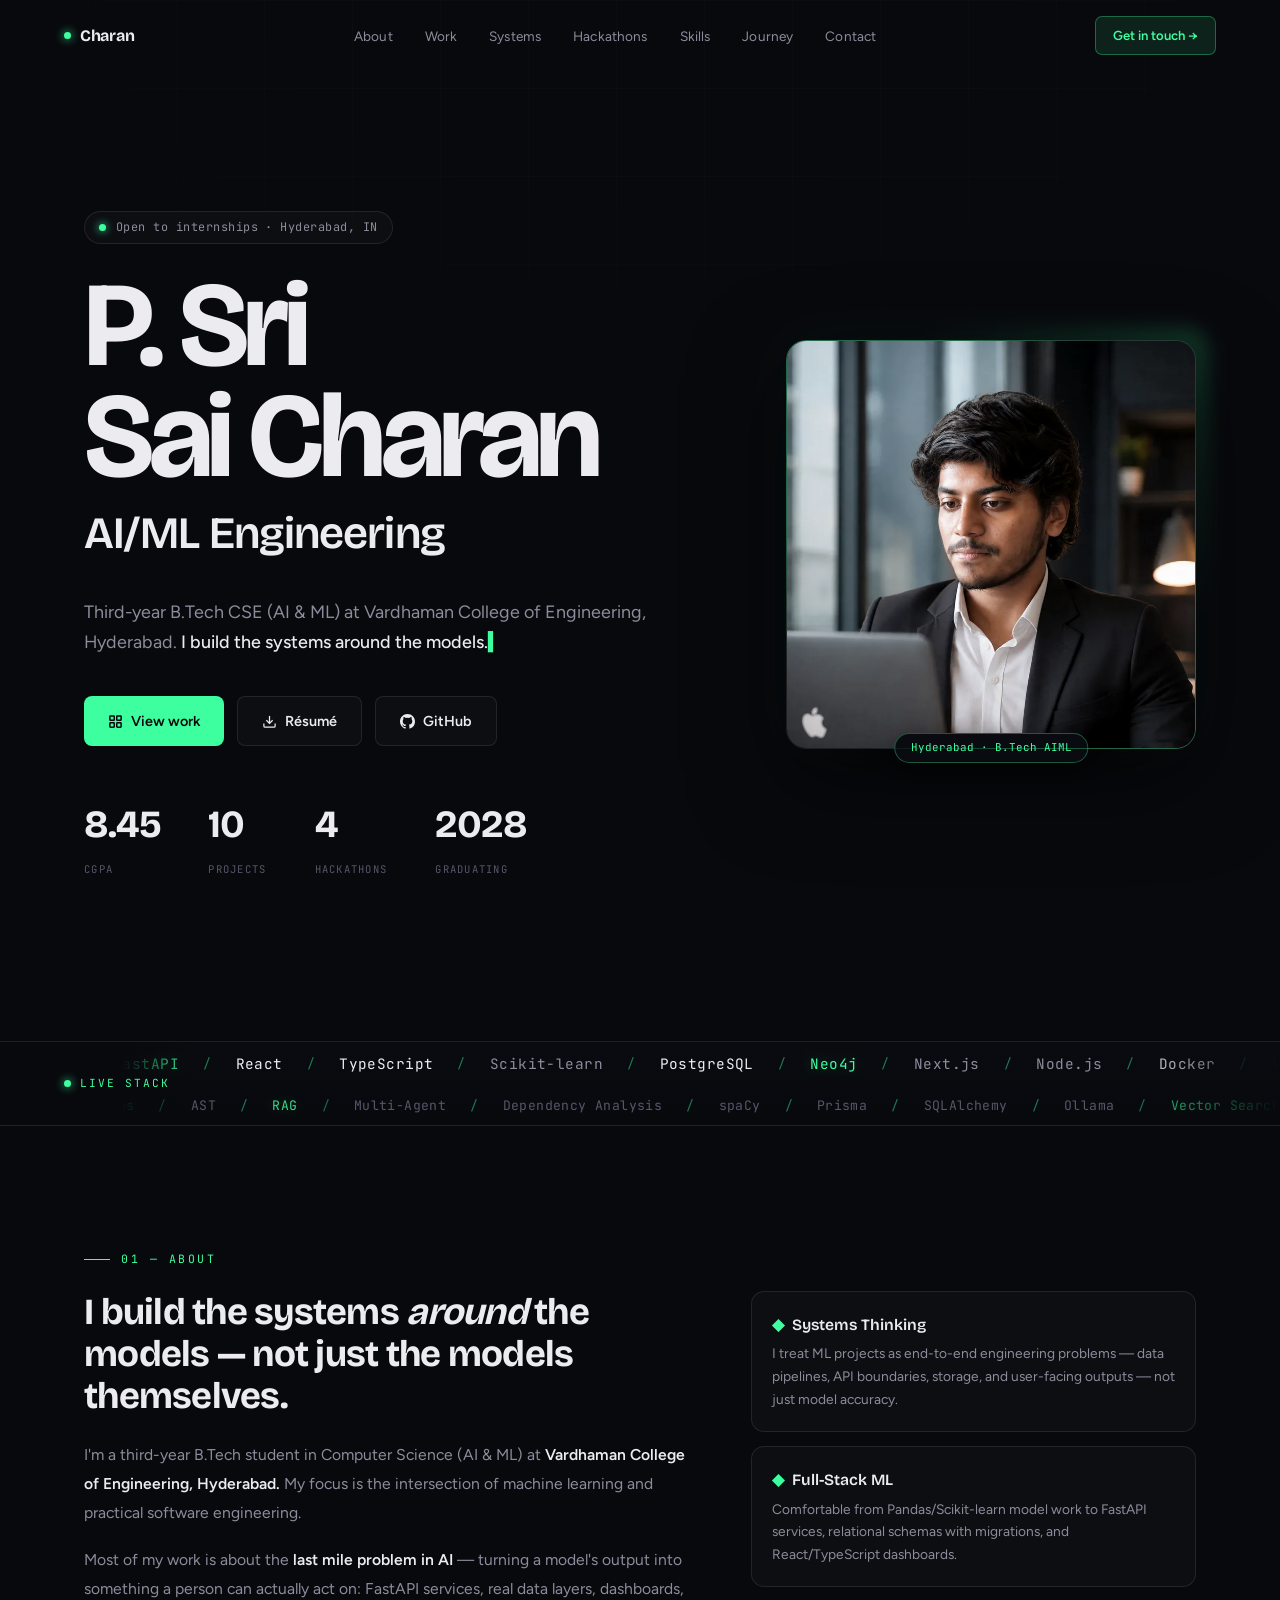
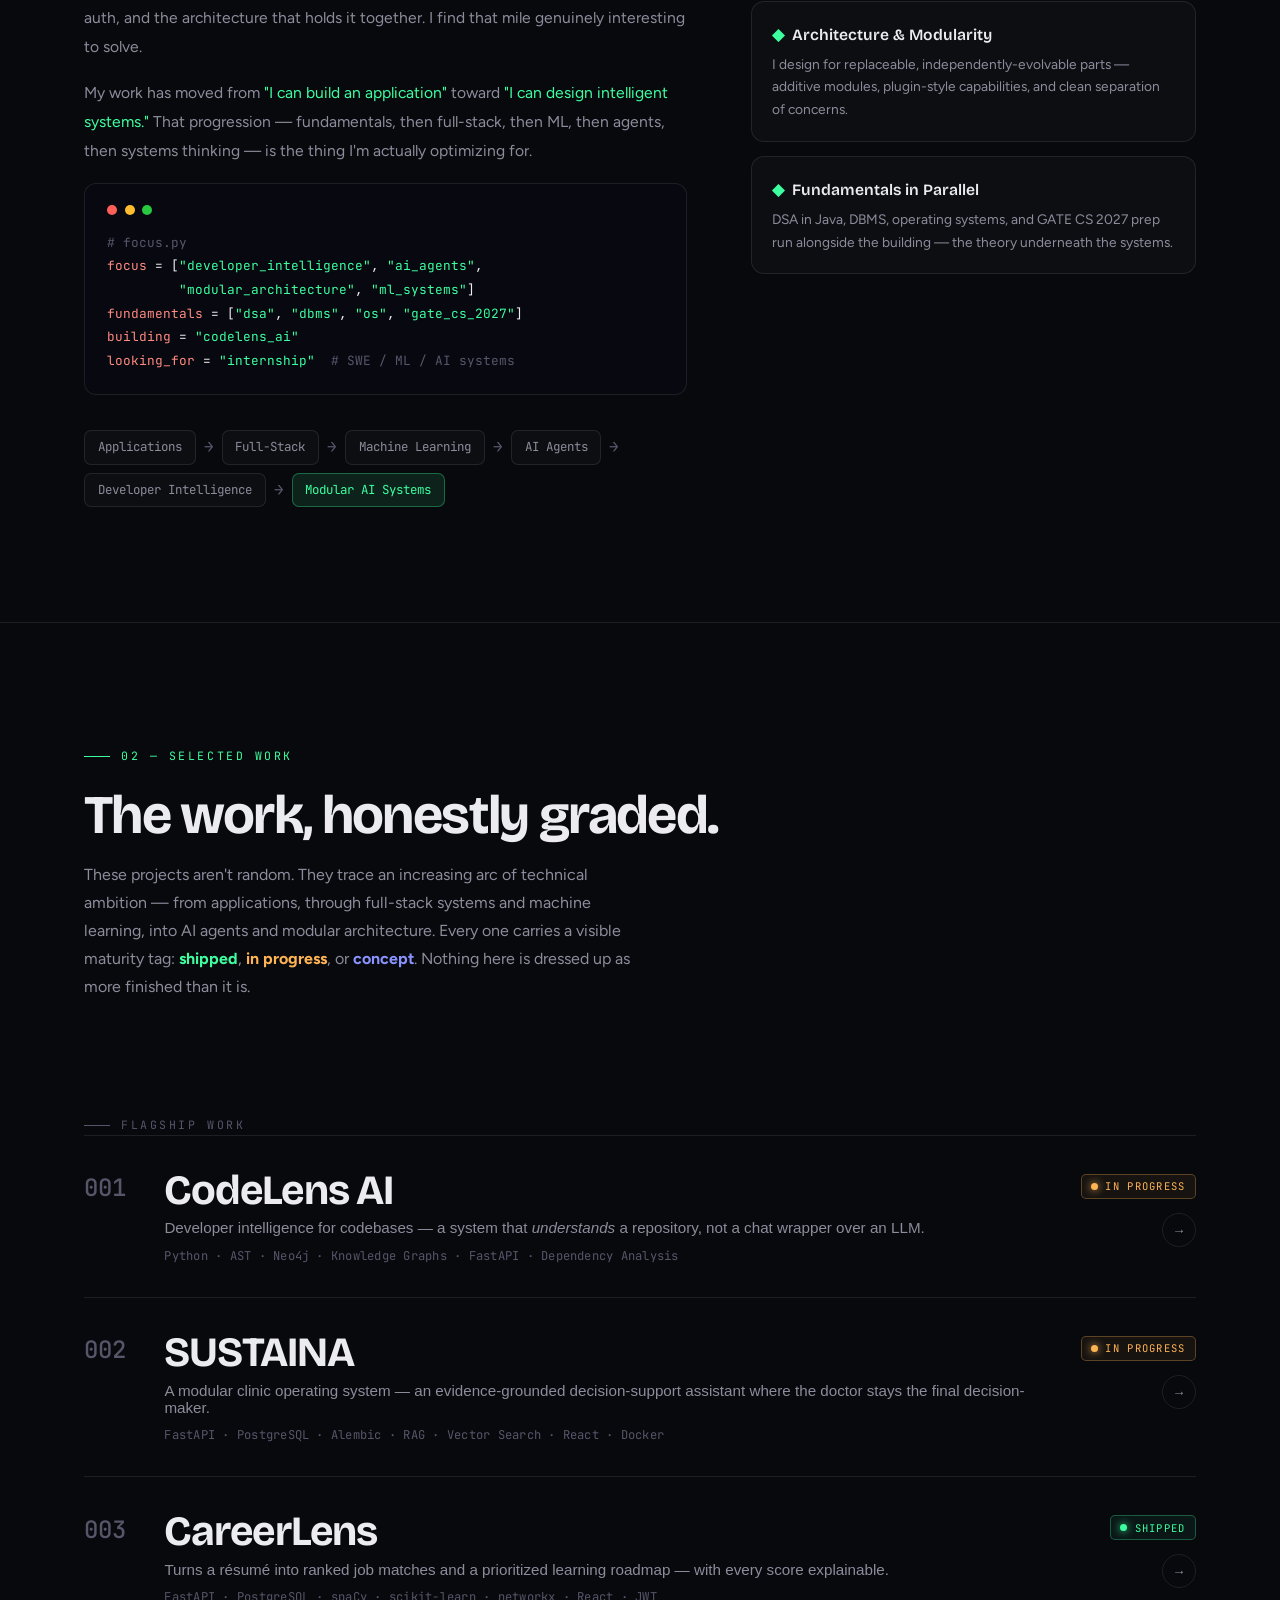
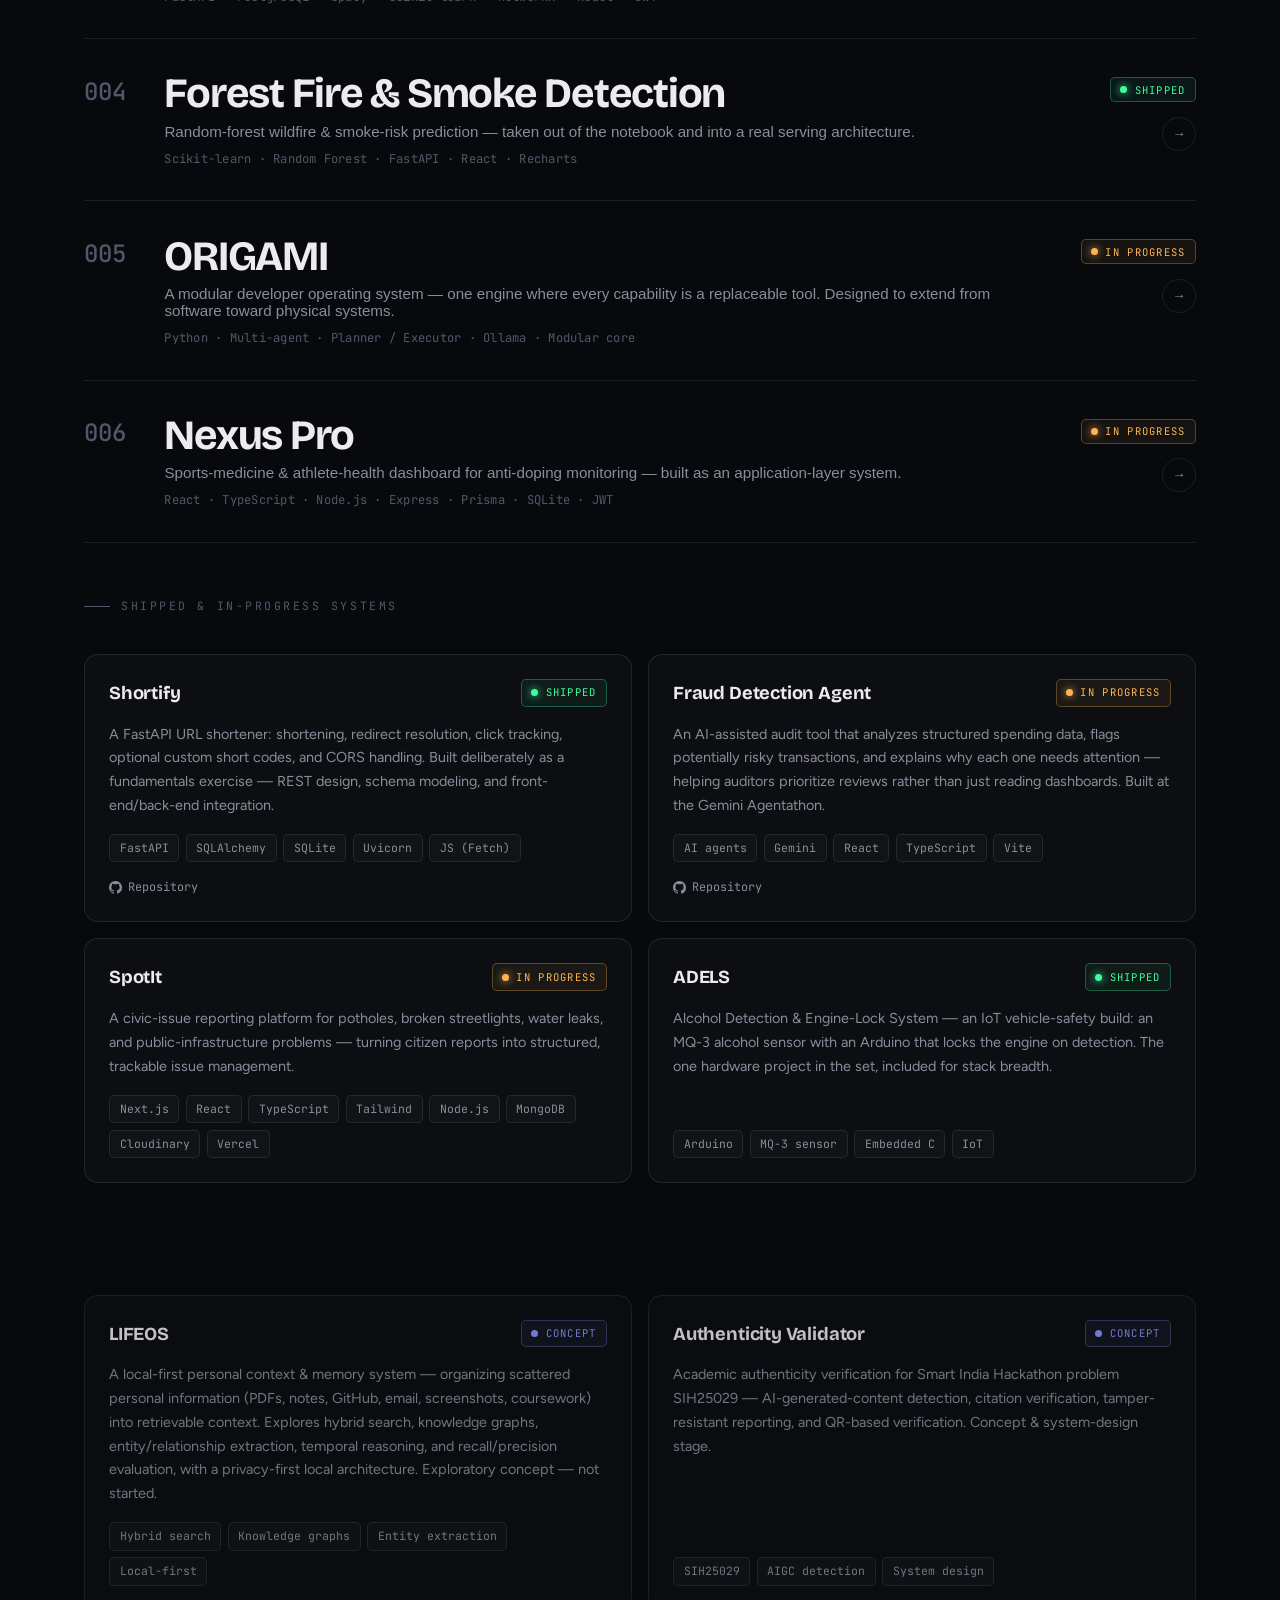
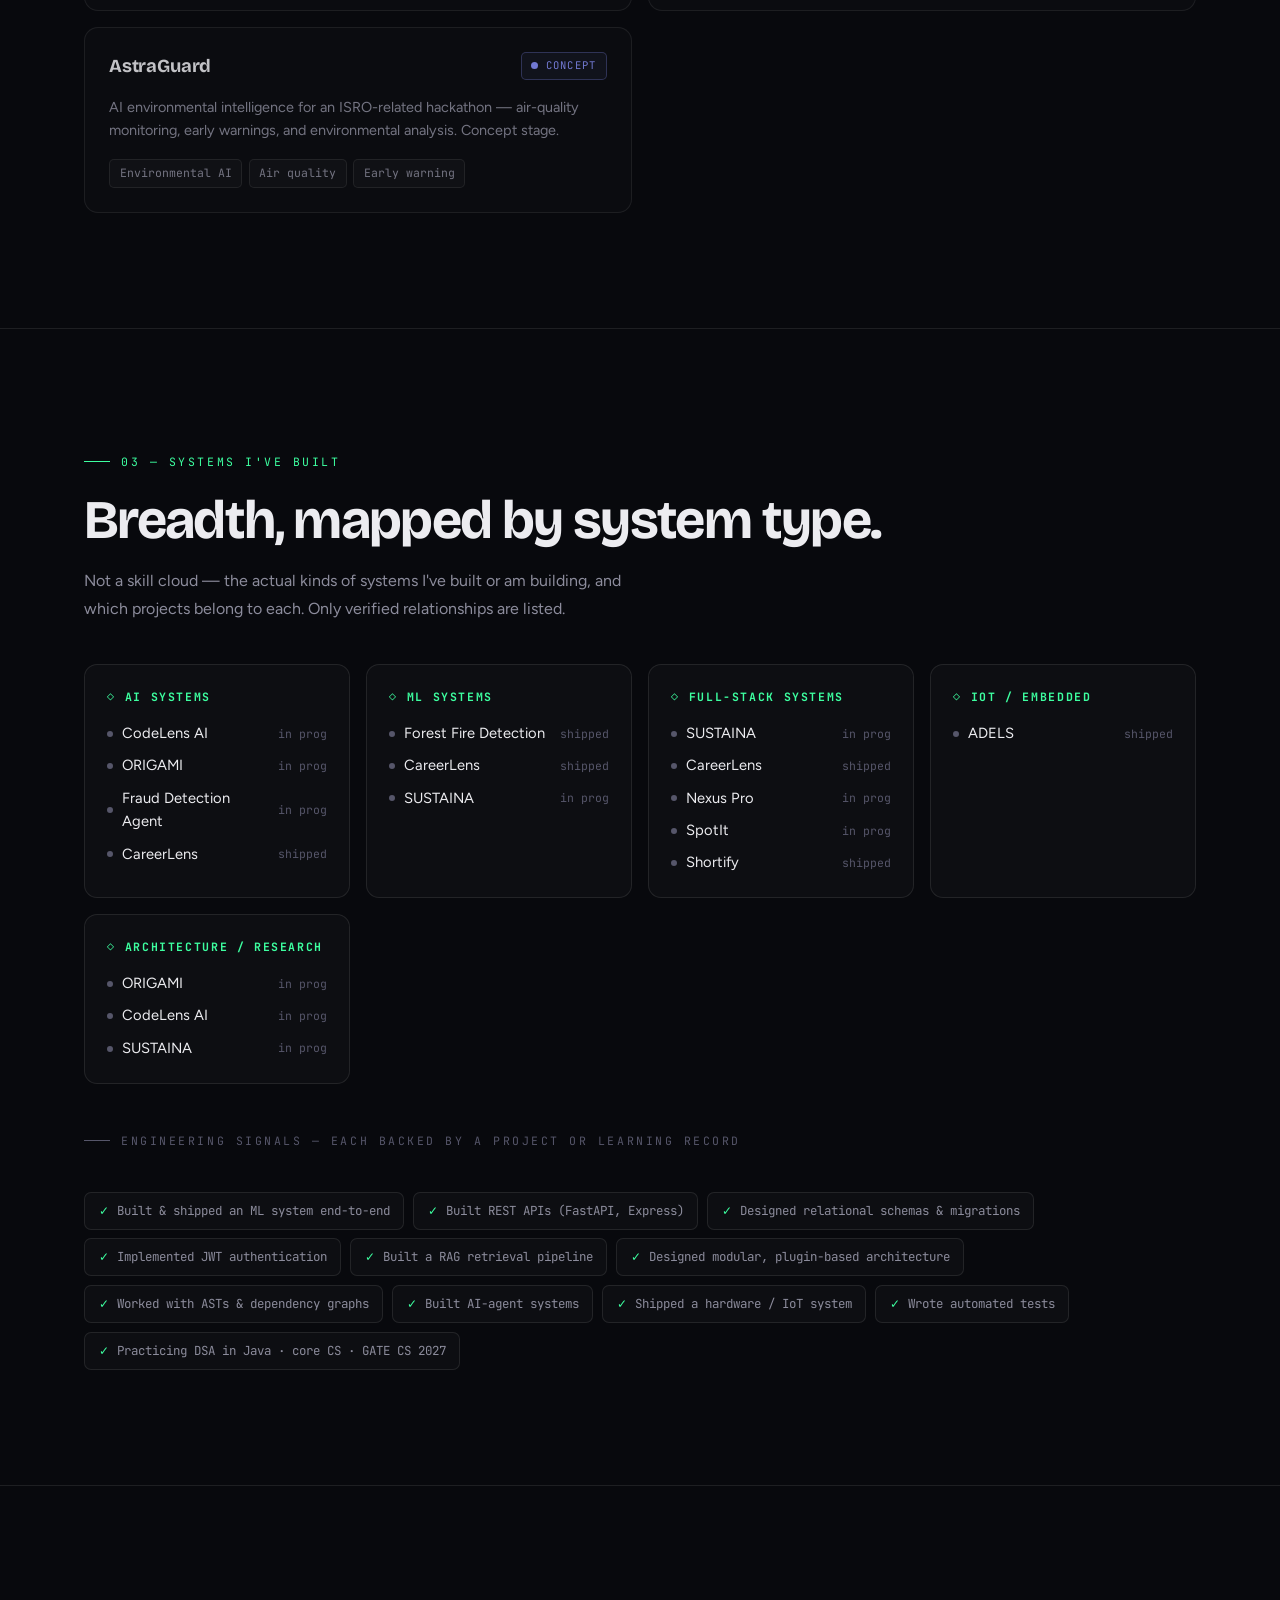
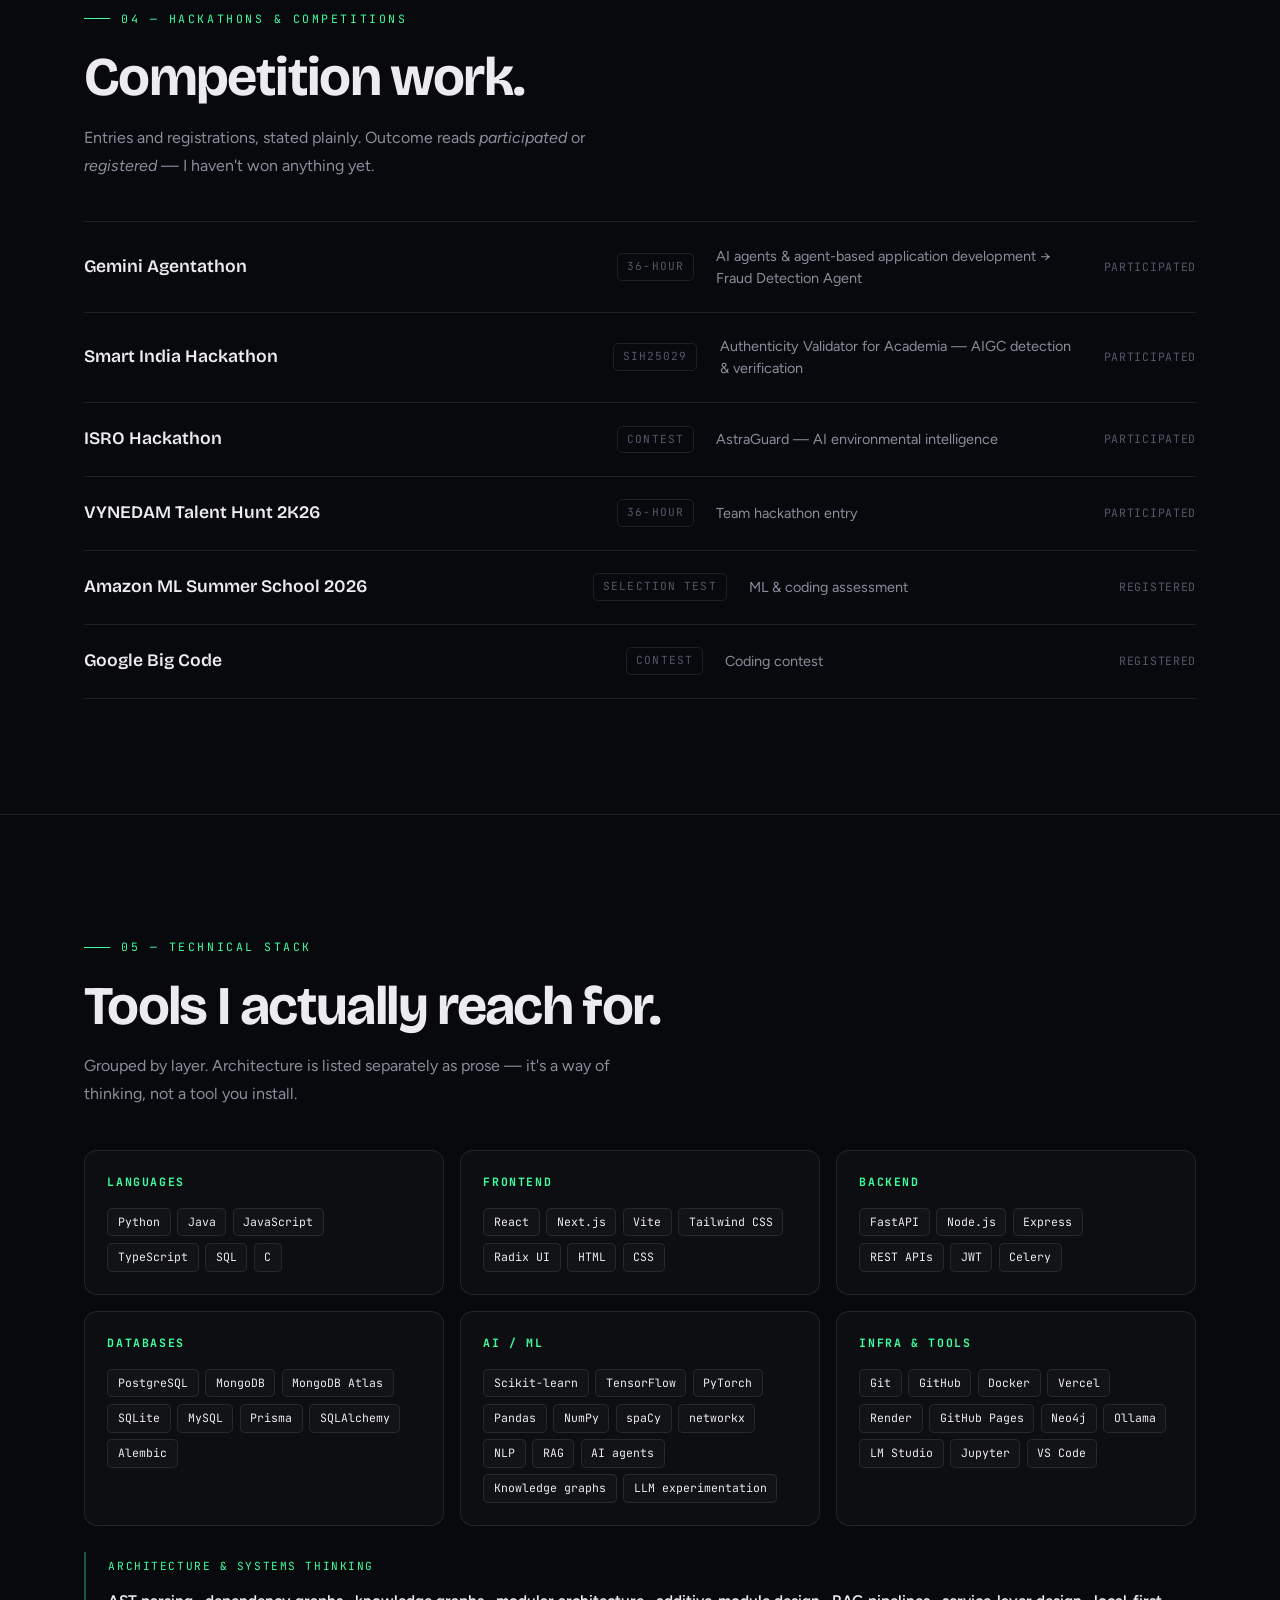
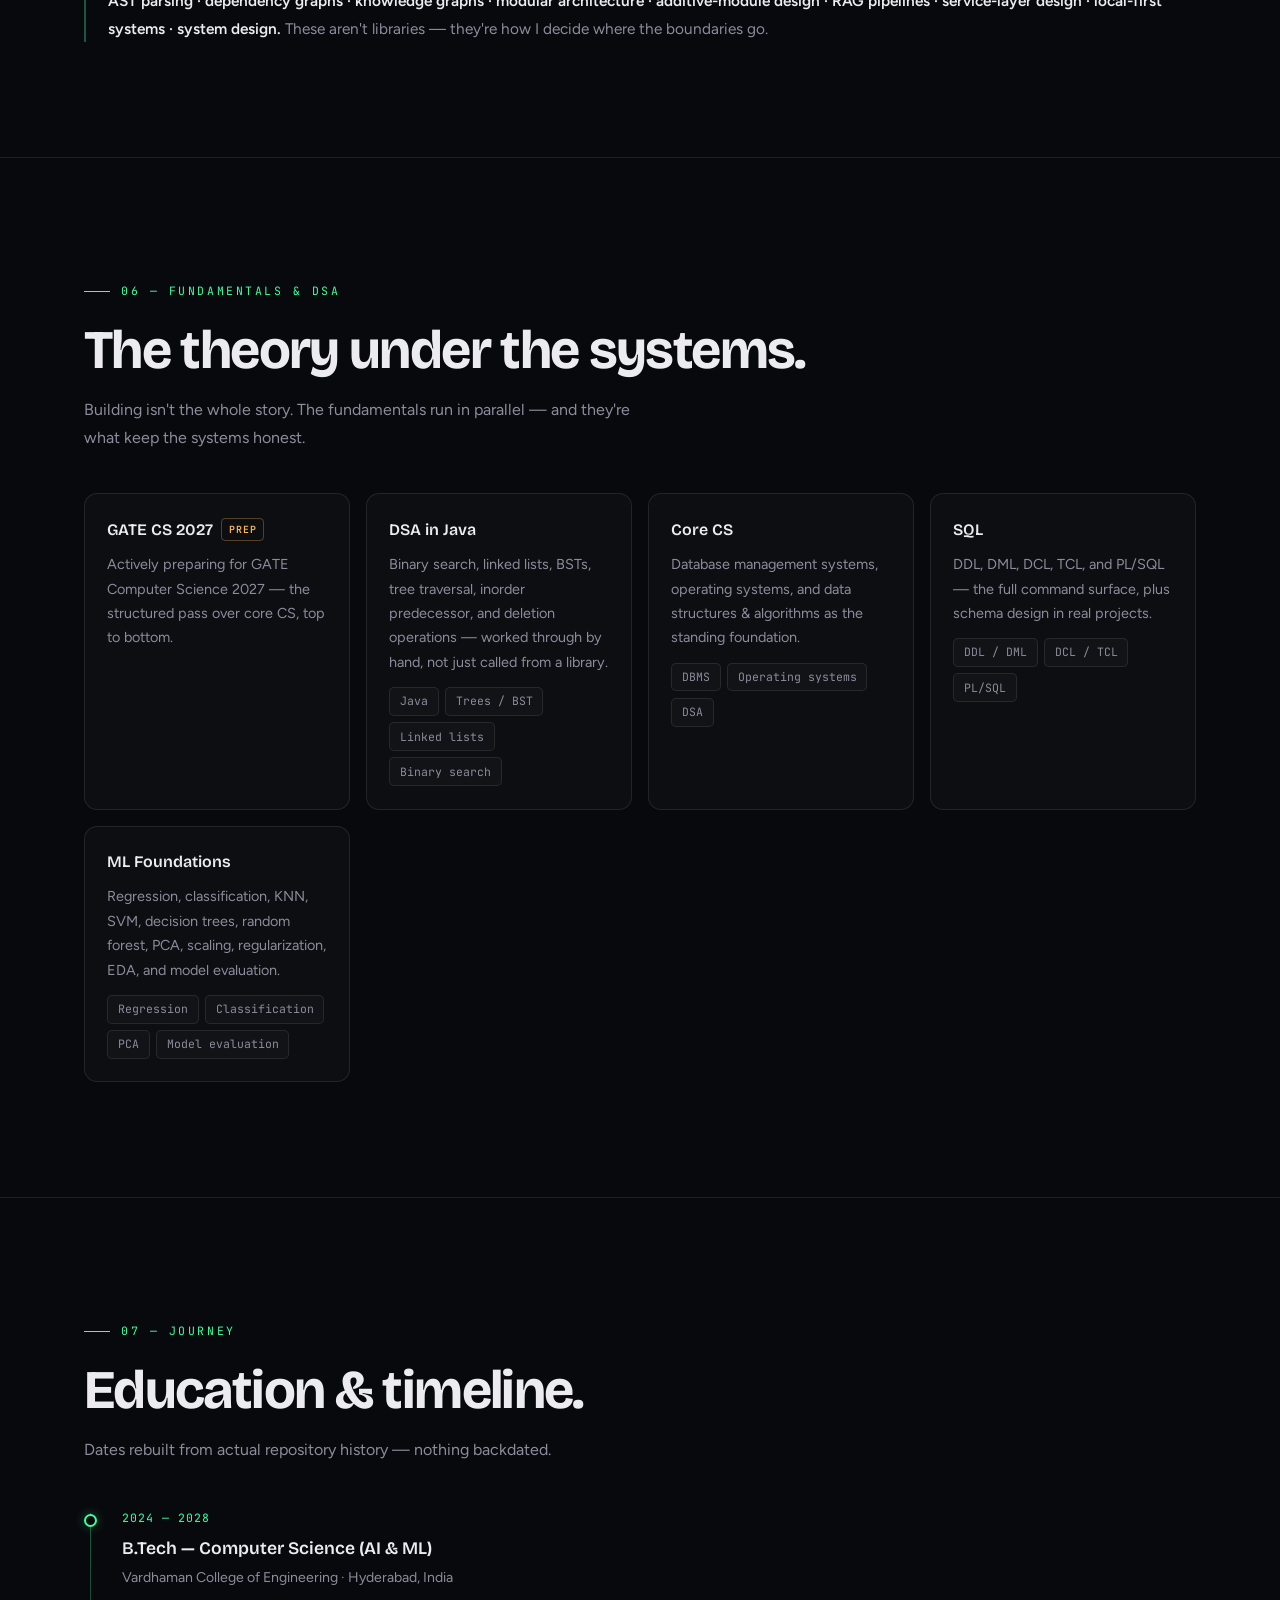
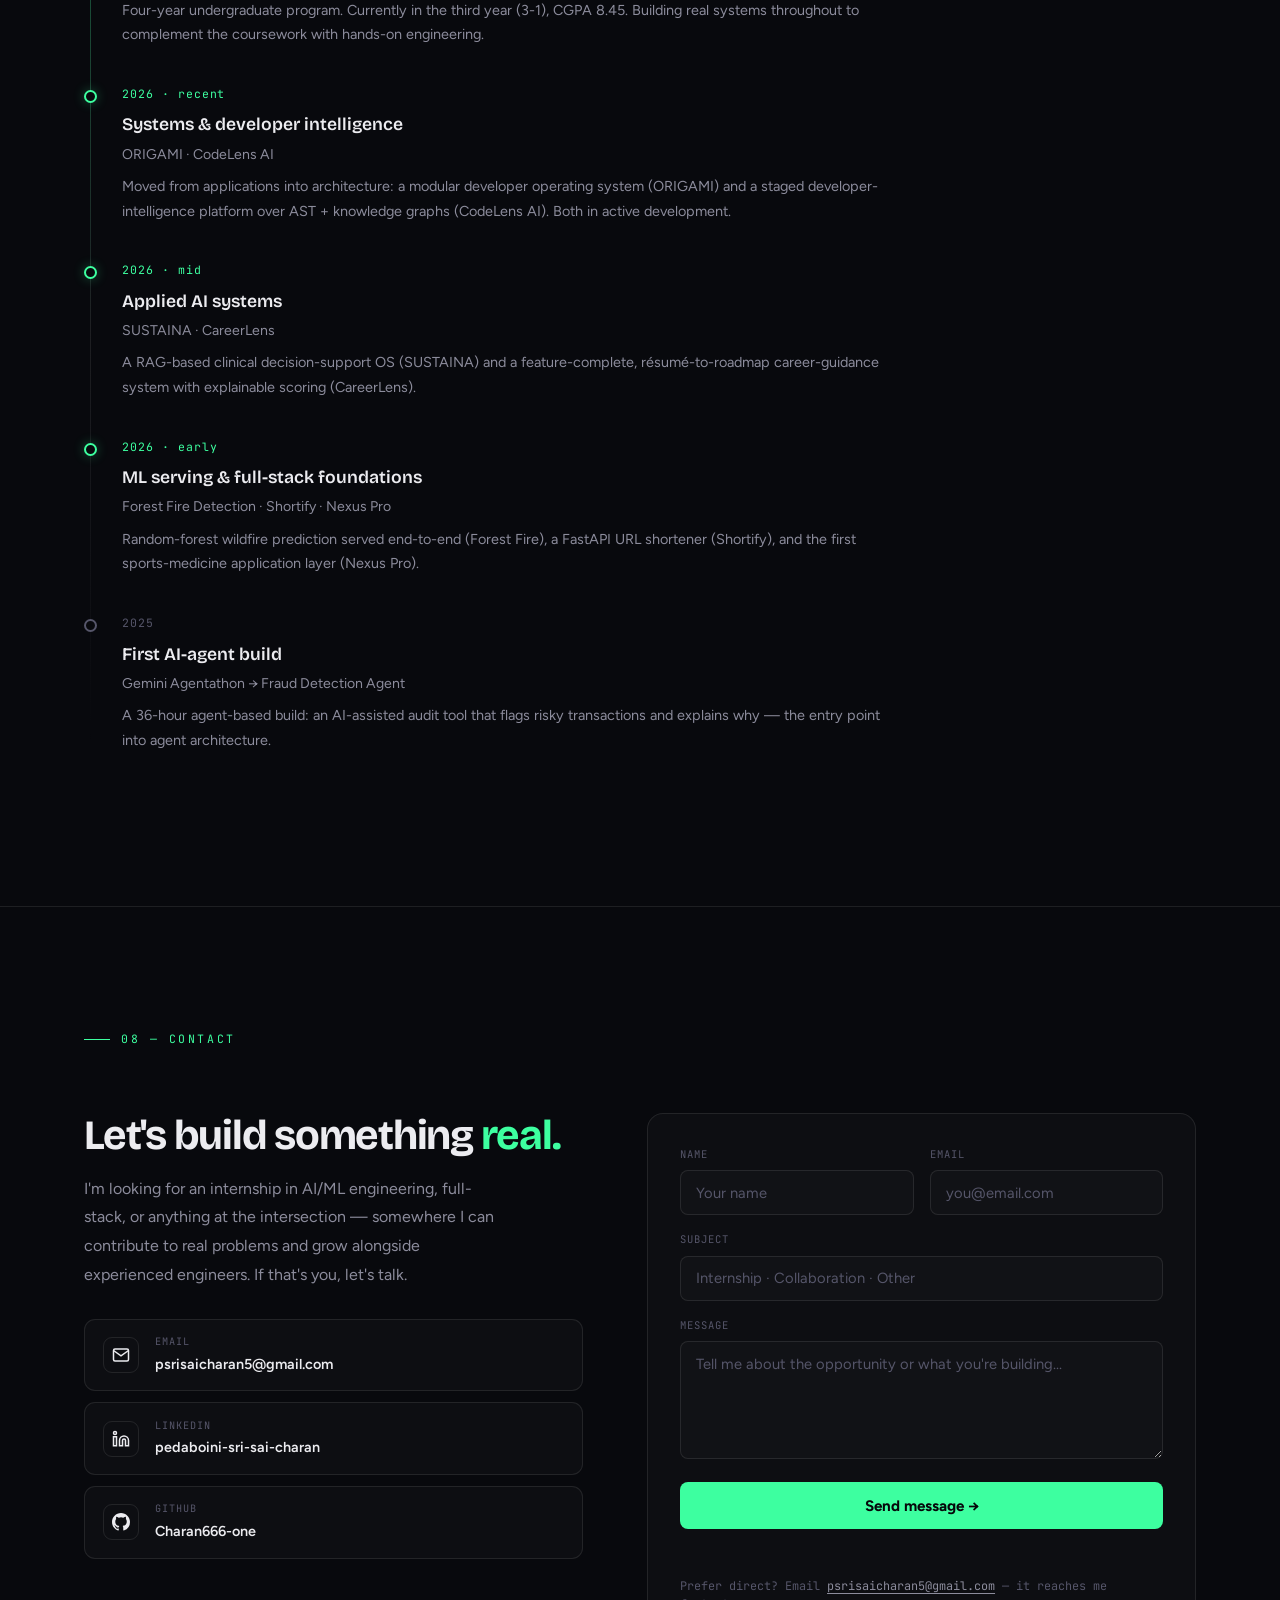
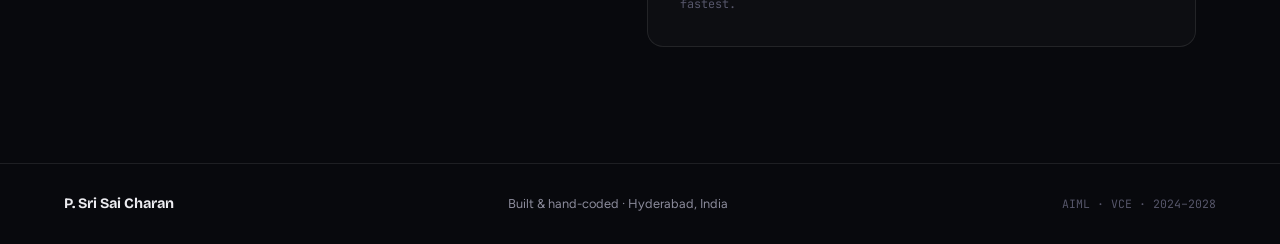
==== commit 4f18a28b: "Enlarge hero portrait and rebuild marquee as high-tech dual-row ticker - Hero portrait: larger (up t" ====
--- a/index.html
+++ b/index.html
@@ -111,11 +111,22 @@
   </div>
 </header>
 
-<!-- marquee -->
-<div class="marquee" aria-hidden="true">
-  <div class="marquee-track" id="marquee">
-    <span><b>Python</b></span><span>·</span><span><b>FastAPI</b></span><span>·</span><span><b>React</b></span><span>·</span><span><b>TypeScript</b></span><span>·</span><span><b>Scikit-learn</b></span><span>·</span><span><b>Neo4j</b></span><span>·</span><span><b>Knowledge Graphs</b></span><span>·</span><span><b>AST</b></span><span>·</span><span><b>PostgreSQL</b></span><span>·</span><span><b>RAG</b></span><span>·</span><span><b>Multi-Agent</b></span><span>·</span><span><b>Next.js</b></span><span>·</span><span><b>Prisma</b></span><span>·</span><span><b>SQLAlchemy</b></span><span>·</span><span><b>Docker</b></span><span>·</span><span><b>Ollama</b></span><span>·</span><span><b>spaCy</b></span><span>·</span>
-    <span><b>Python</b></span><span>·</span><span><b>FastAPI</b></span><span>·</span><span><b>React</b></span><span>·</span><span><b>TypeScript</b></span><span>·</span><span><b>Scikit-learn</b></span><span>·</span><span><b>Neo4j</b></span><span>·</span><span><b>Knowledge Graphs</b></span><span>·</span><span><b>AST</b></span><span>·</span><span><b>PostgreSQL</b></span><span>·</span><span><b>RAG</b></span><span>·</span><span><b>Multi-Agent</b></span><span>·</span><span><b>Next.js</b></span><span>·</span><span><b>Prisma</b></span><span>·</span><span><b>SQLAlchemy</b></span><span>·</span><span><b>Docker</b></span><span>·</span><span><b>Ollama</b></span><span>·</span><span><b>spaCy</b></span><span>·</span>
+<!-- ticker -->
+<div class="ticker" aria-hidden="true">
+  <div class="ticker-tag"><span class="tk-dot"></span>Live&nbsp;Stack</div>
+  <div class="ticker-rows">
+    <div class="ticker-mask">
+      <div class="ticker-track a">
+        <span class="ti hot">Python</span><span class="ti hot">FastAPI</span><span class="ti key">React</span><span class="ti key">TypeScript</span><span class="ti">Scikit-learn</span><span class="ti key">PostgreSQL</span><span class="ti hot">Neo4j</span><span class="ti">Next.js</span><span class="ti">Node.js</span><span class="ti key">Docker</span><span class="ti">Vite</span><span class="ti">Tailwind</span>
+        <span class="ti hot">Python</span><span class="ti hot">FastAPI</span><span class="ti key">React</span><span class="ti key">TypeScript</span><span class="ti">Scikit-learn</span><span class="ti key">PostgreSQL</span><span class="ti hot">Neo4j</span><span class="ti">Next.js</span><span class="ti">Node.js</span><span class="ti key">Docker</span><span class="ti">Vite</span><span class="ti">Tailwind</span>
+      </div>
+    </div>
+    <div class="ticker-mask">
+      <div class="ticker-track b">
+        <span class="ti hot">Knowledge Graphs</span><span class="ti">AST</span><span class="ti hot">RAG</span><span class="ti">Multi-Agent</span><span class="ti">Dependency Analysis</span><span class="ti">spaCy</span><span class="ti">Prisma</span><span class="ti">SQLAlchemy</span><span class="ti">Ollama</span><span class="ti hot">Vector Search</span><span class="ti">JWT</span><span class="ti">networkx</span>
+        <span class="ti hot">Knowledge Graphs</span><span class="ti">AST</span><span class="ti hot">RAG</span><span class="ti">Multi-Agent</span><span class="ti">Dependency Analysis</span><span class="ti">spaCy</span><span class="ti">Prisma</span><span class="ti">SQLAlchemy</span><span class="ti">Ollama</span><span class="ti hot">Vector Search</span><span class="ti">JWT</span><span class="ti">networkx</span>
+      </div>
+    </div>
   </div>
 </div>
 
--- a/styles.css
+++ b/styles.css
@@ -197,7 +197,7 @@
 
 .hero-name {
   font-family: var(--f-display); font-weight: 700;
-  font-size: clamp(3rem, 11vw, 8.5rem);
+  font-size: clamp(3rem, 9.4vw, 7.6rem);
   line-height: 0.92; letter-spacing: -0.045em;
   margin-top: 1.6rem; color: var(--ink);
 }
@@ -238,28 +238,73 @@
 
 /* Hero portrait */
 .hero-photo { position: relative; }
+.hero-photo::before {
+  content: ''; position: absolute; inset: -14px -14px -14px -14px; z-index: -1;
+  border-radius: 26px;
+  background: radial-gradient(120% 120% at 100% 0%, rgba(61,255,160,0.16), transparent 55%);
+  filter: blur(8px);
+}
+.hero-photo::after {
+  content: ''; position: absolute; inset: 0; border-radius: 20px; pointer-events: none;
+  border: 1px solid var(--accent-line);
+  -webkit-mask: linear-gradient(135deg, #000 0 22%, transparent 40% 60%, #000 78% 100%);
+          mask: linear-gradient(135deg, #000 0 22%, transparent 40% 60%, #000 78% 100%);
+}
 .hero-photo img {
-  width: clamp(180px, 26vw, 330px); height: auto; aspect-ratio: 1 / 1; object-fit: cover;
-  object-position: top center; border-radius: 18px;
-  border: 1px solid var(--line); filter: grayscale(0.18) contrast(1.02);
+  width: clamp(220px, 32vw, 440px); height: auto; aspect-ratio: 1 / 1; object-fit: cover;
+  object-position: top center; border-radius: 20px;
+  border: 1px solid var(--line); filter: grayscale(0.16) contrast(1.03);
+  box-shadow: 0 30px 90px rgba(0,0,0,0.6), 0 0 60px rgba(61,255,160,0.05);
 }
 .hero-photo figcaption {
-  position: absolute; left: 50%; bottom: -12px; transform: translateX(-50%);
-  font-family: var(--f-mono); font-size: 0.66rem; white-space: nowrap;
+  position: absolute; left: 50%; bottom: -14px; transform: translateX(-50%);
+  font-family: var(--f-mono); font-size: 0.68rem; white-space: nowrap;
   color: var(--accent); background: var(--bg-2);
-  border: 1px solid var(--accent-line); border-radius: 100px; padding: .32rem .85rem;
-}
-
-/* Marquee */
-.marquee {
+  border: 1px solid var(--accent-line); border-radius: 100px; padding: .34rem .95rem;
+  box-shadow: 0 8px 28px rgba(0,0,0,0.5);
+}
+
+/* Ticker — high-tech dual-row data stream */
+.ticker {
   position: relative; z-index: 1; overflow: hidden;
   border-top: 1px solid var(--line); border-bottom: 1px solid var(--line);
-  padding-block: 1.1rem; background: var(--bg-2);
-}
-.marquee-track { display: flex; gap: 2.6rem; width: max-content; animation: marquee 60s linear infinite; }
-.marquee-track span { font-family: var(--f-mono); font-size: 0.9rem; color: var(--ink-faint); letter-spacing: .04em; white-space: nowrap; }
-.marquee-track span b { color: var(--ink-dim); font-weight: 400; }
-.marquee:hover .marquee-track { animation-play-state: paused; }
+  background:
+    linear-gradient(180deg, var(--bg-2), var(--bg)),
+    repeating-linear-gradient(90deg, transparent 0 3px, rgba(255,255,255,0.012) 3px 4px);
+}
+.ticker::before {
+  content: ''; position: absolute; top: -1px; left: 0; right: 0; height: 1px;
+  background: linear-gradient(90deg, transparent, var(--accent-line) 30%, var(--accent-line) 70%, transparent);
+  opacity: .7;
+}
+.ticker-tag {
+  position: absolute; left: 0; top: 0; bottom: 0; z-index: 3;
+  display: flex; align-items: center; gap: .55rem;
+  padding: 0 1.6rem 0 var(--gutter);
+  font-family: var(--f-mono); font-size: 0.7rem; letter-spacing: .18em; text-transform: uppercase;
+  color: var(--accent);
+  background: linear-gradient(90deg, var(--bg) 62%, transparent);
+}
+.ticker-tag .tk-dot { width: 7px; height: 7px; border-radius: 50%; background: var(--accent); box-shadow: 0 0 10px var(--accent); animation: pulse 2s ease-in-out infinite; }
+.ticker-rows { display: flex; flex-direction: column; }
+.ticker-mask {
+  overflow: hidden;
+  -webkit-mask-image: linear-gradient(90deg, transparent, #000 12%, #000 88%, transparent);
+          mask-image: linear-gradient(90deg, transparent, #000 12%, #000 88%, transparent);
+}
+.ticker-track { display: flex; align-items: center; width: max-content; padding: .62rem 0; }
+.ticker-track.a { animation: ticker 52s linear infinite; }
+.ticker-track.b { animation: ticker-rev 68s linear infinite; }
+.ticker:hover .ticker-track { animation-play-state: paused; }
+.ti {
+  font-family: var(--f-mono); font-size: 0.9rem; color: var(--ink-dim);
+  letter-spacing: .03em; white-space: nowrap; display: inline-flex; align-items: center;
+}
+.ti.key { color: var(--ink); }
+.ti.hot { color: var(--accent); text-shadow: 0 0 14px rgba(61,255,160,0.35); }
+.ti::after { content: '/'; margin: 0 1.5rem; color: var(--accent); opacity: .45; font-size: 0.82rem; }
+.ticker-track.b .ti { font-size: 0.82rem; color: var(--ink-faint); }
+.ticker-track.b .ti.hot { color: var(--accent); opacity: .85; }
 
 /* ============================================================
    ABOUT
@@ -575,7 +620,8 @@
 /* ============================================================
    ANIMATIONS
    ============================================================ */
-@keyframes marquee { from { transform: translateX(0); } to { transform: translateX(-50%); } }
+@keyframes ticker { from { transform: translateX(0); } to { transform: translateX(-50%); } }
+@keyframes ticker-rev { from { transform: translateX(-50%); } to { transform: translateX(0); } }
 @keyframes pulse { 0%,100% { opacity: 1; } 50% { opacity: .3; } }
 @keyframes caret { 0%,100% { opacity: 1; } 50% { opacity: 0; } }
 
@@ -592,7 +638,7 @@
 @media (max-width: 760px) {
   .hero-inner { grid-template-columns: 1fr; }
   .hero-photo { order: -1; }
-  .hero-photo img { width: clamp(140px, 40vw, 200px); }
+  .hero-photo img { width: clamp(200px, 58vw, 300px); }
   .hero-photo figcaption { font-size: 0.6rem; }
   .card-grid { grid-template-columns: 1fr; }
   .hack { grid-template-columns: 1fr auto; gap: .6rem 1rem; }
@@ -617,6 +663,6 @@
   html { scroll-behavior: auto; }
   * { animation-duration: 0.001ms !important; animation-iteration-count: 1 !important; transition-duration: 0.001ms !important; }
   .rv { opacity: 1 !important; transform: none !important; }
-  .marquee-track { animation: none !important; }
+  .ticker-track { animation: none !important; }
   .caret { animation: none !important; }
 }
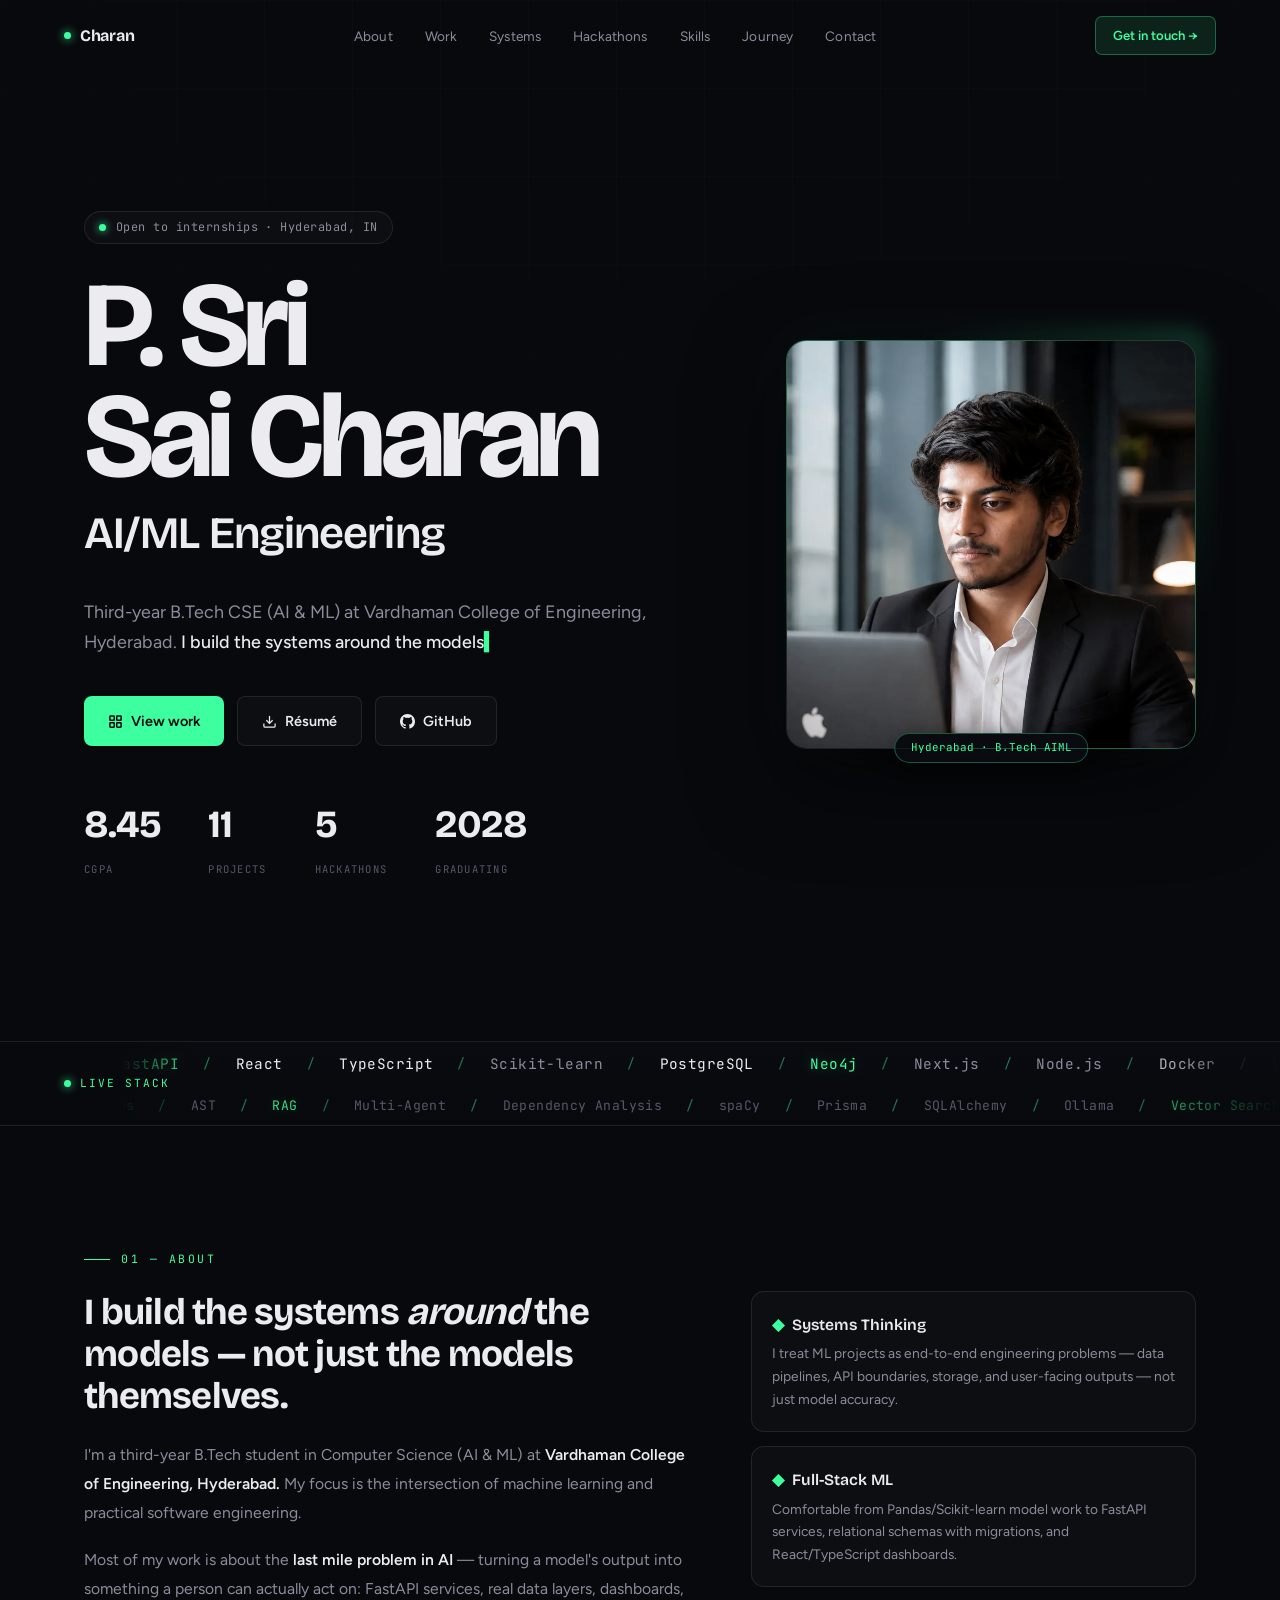
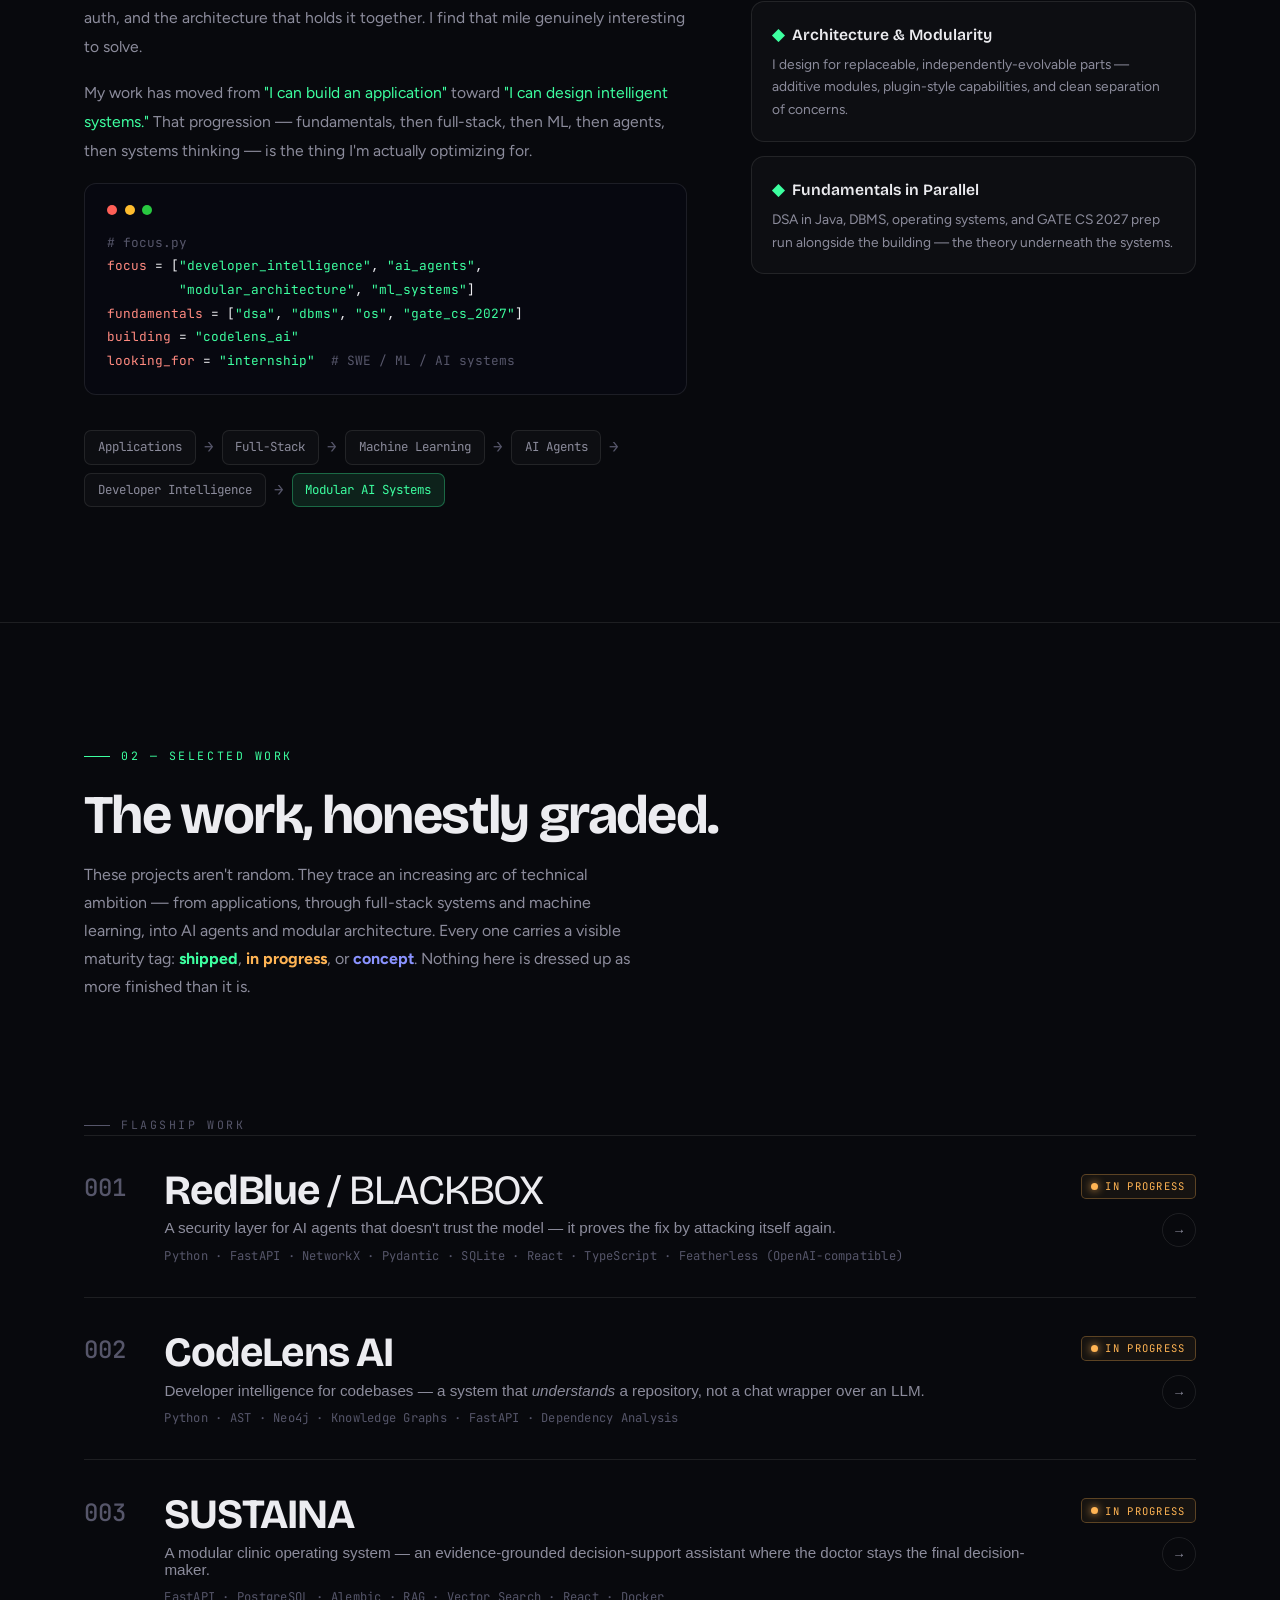
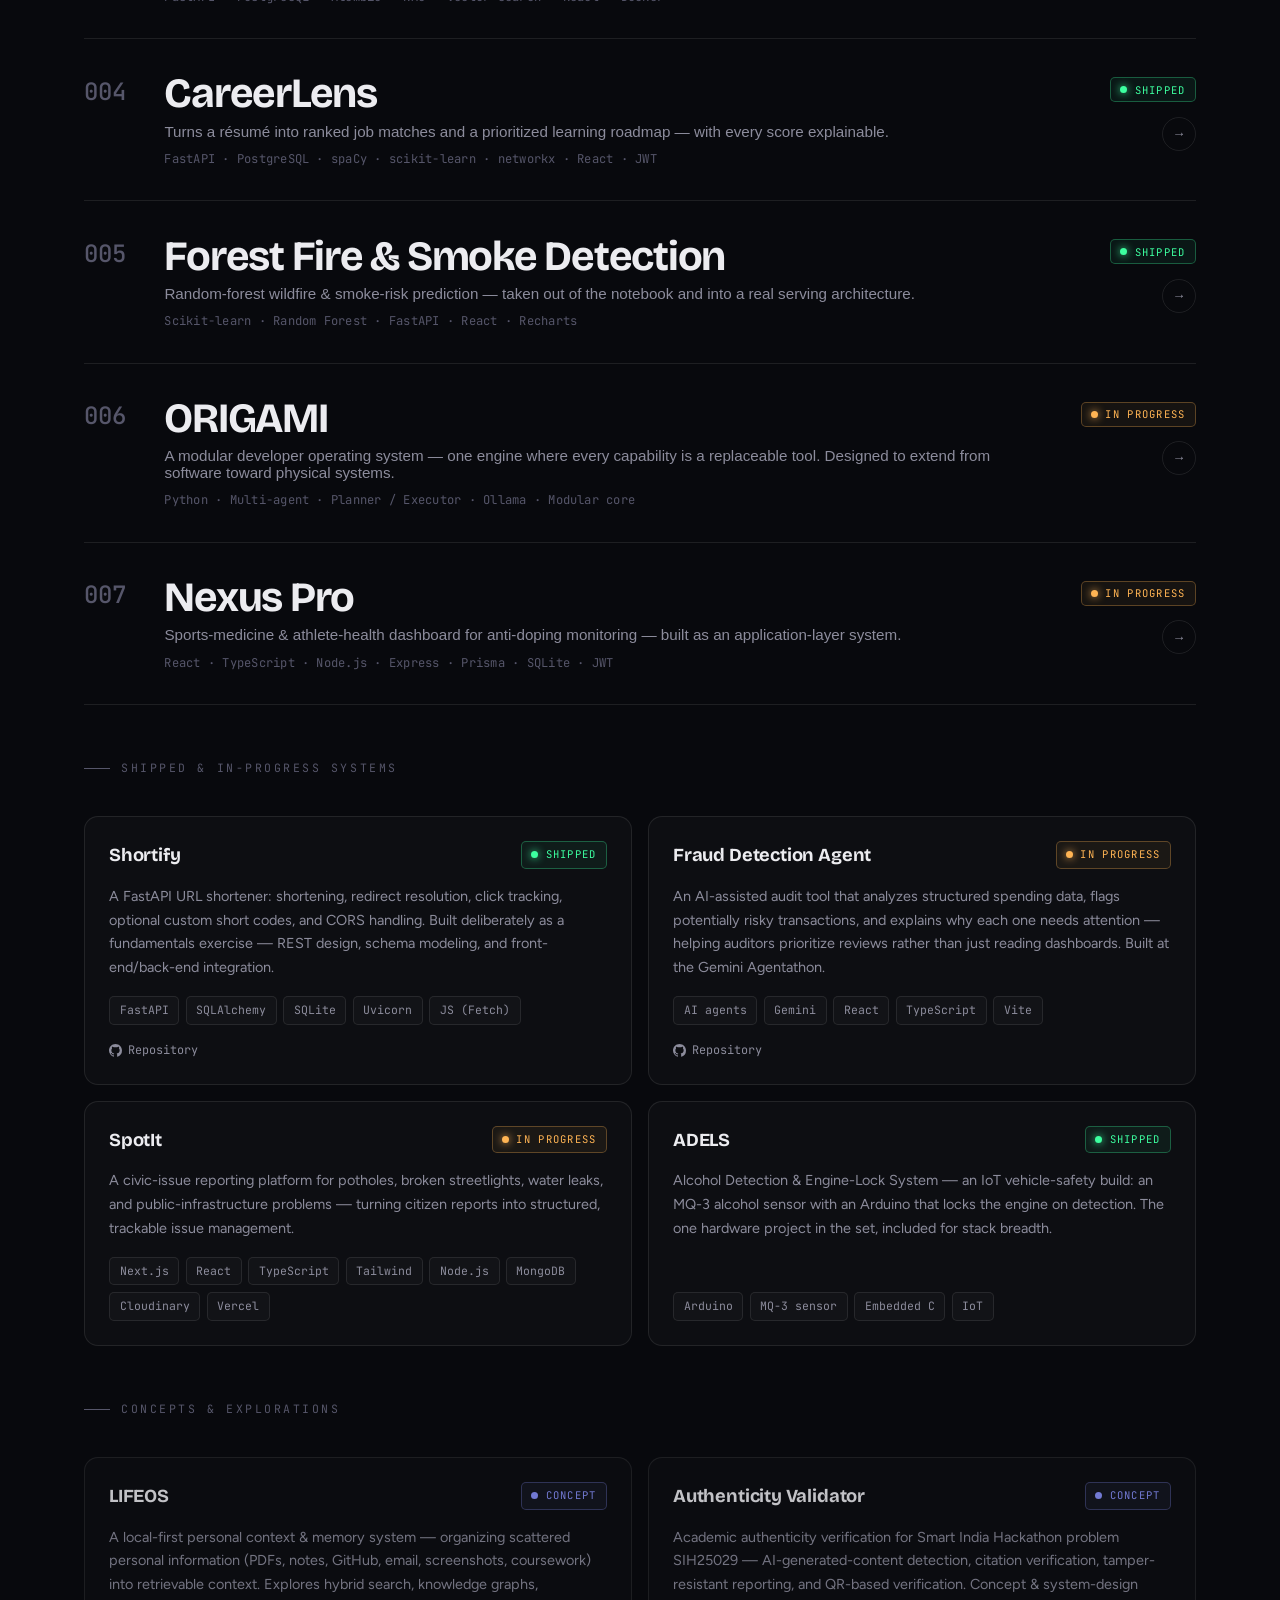
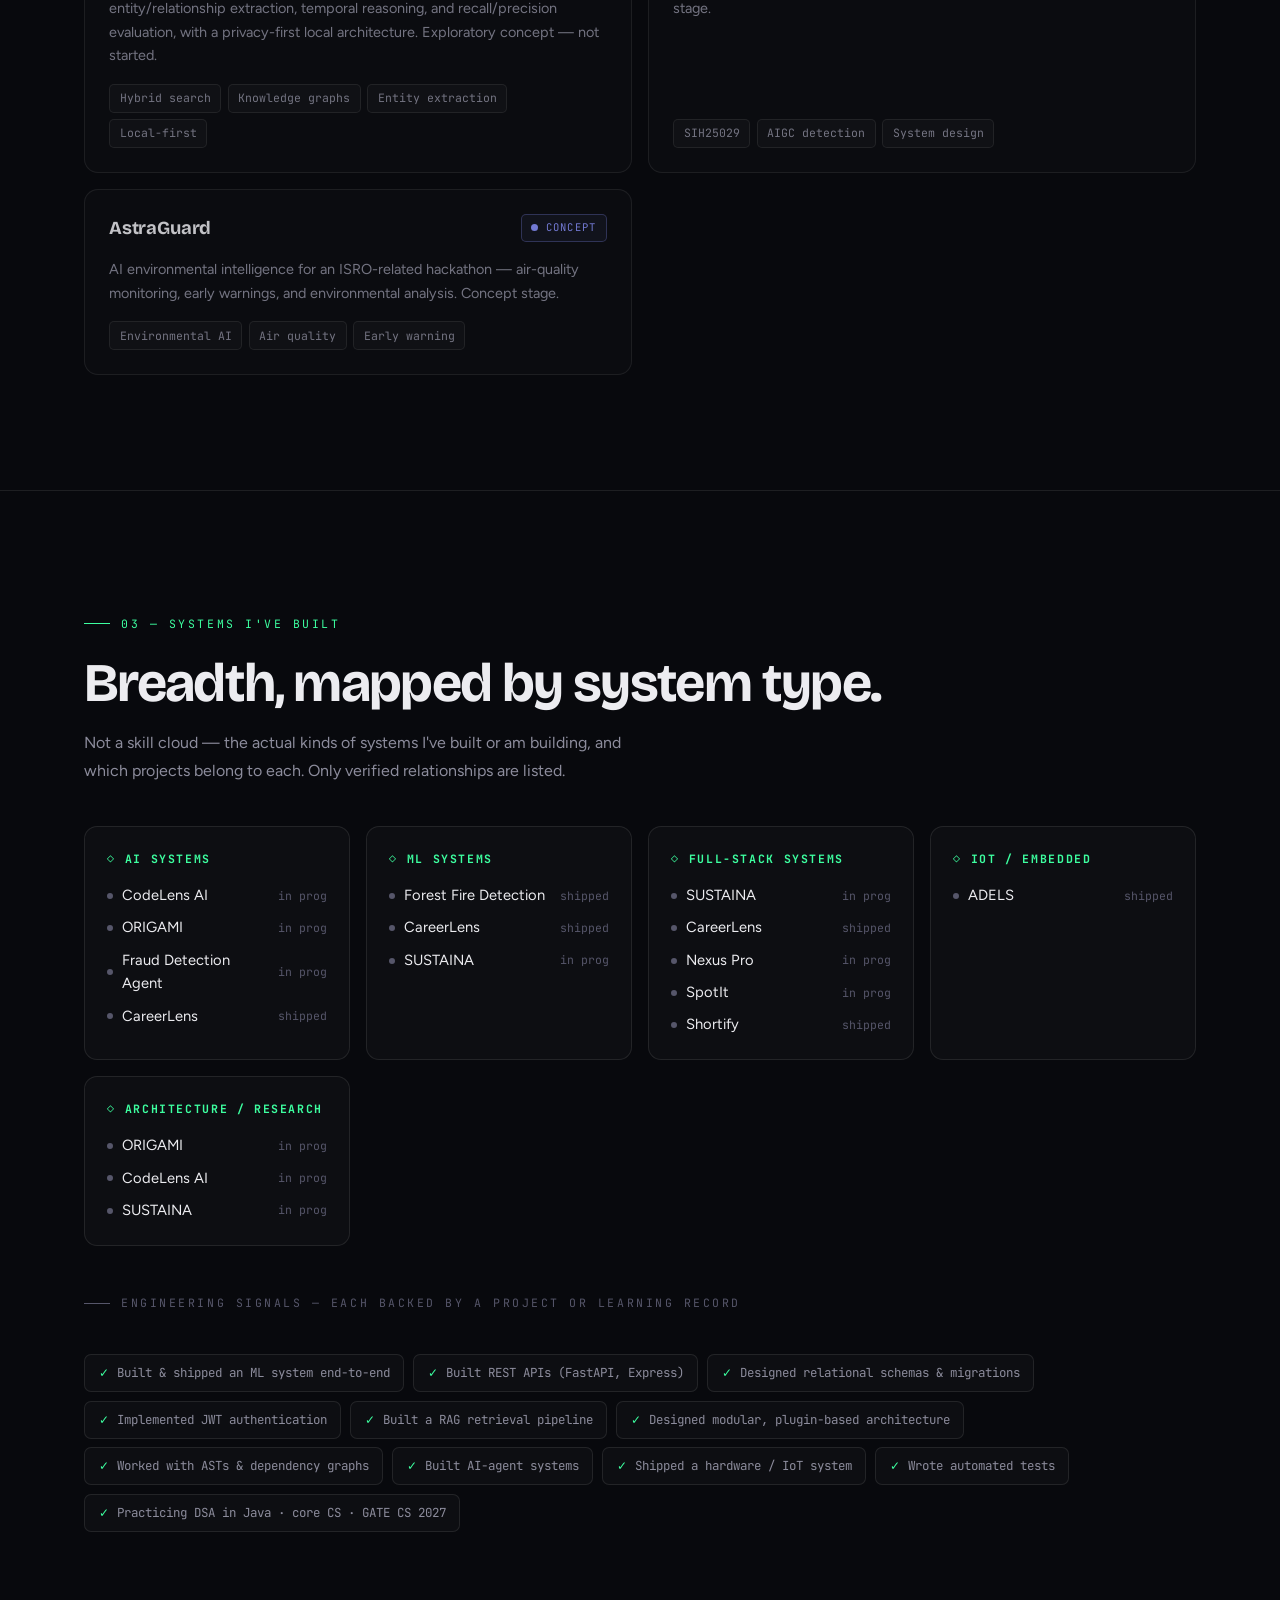
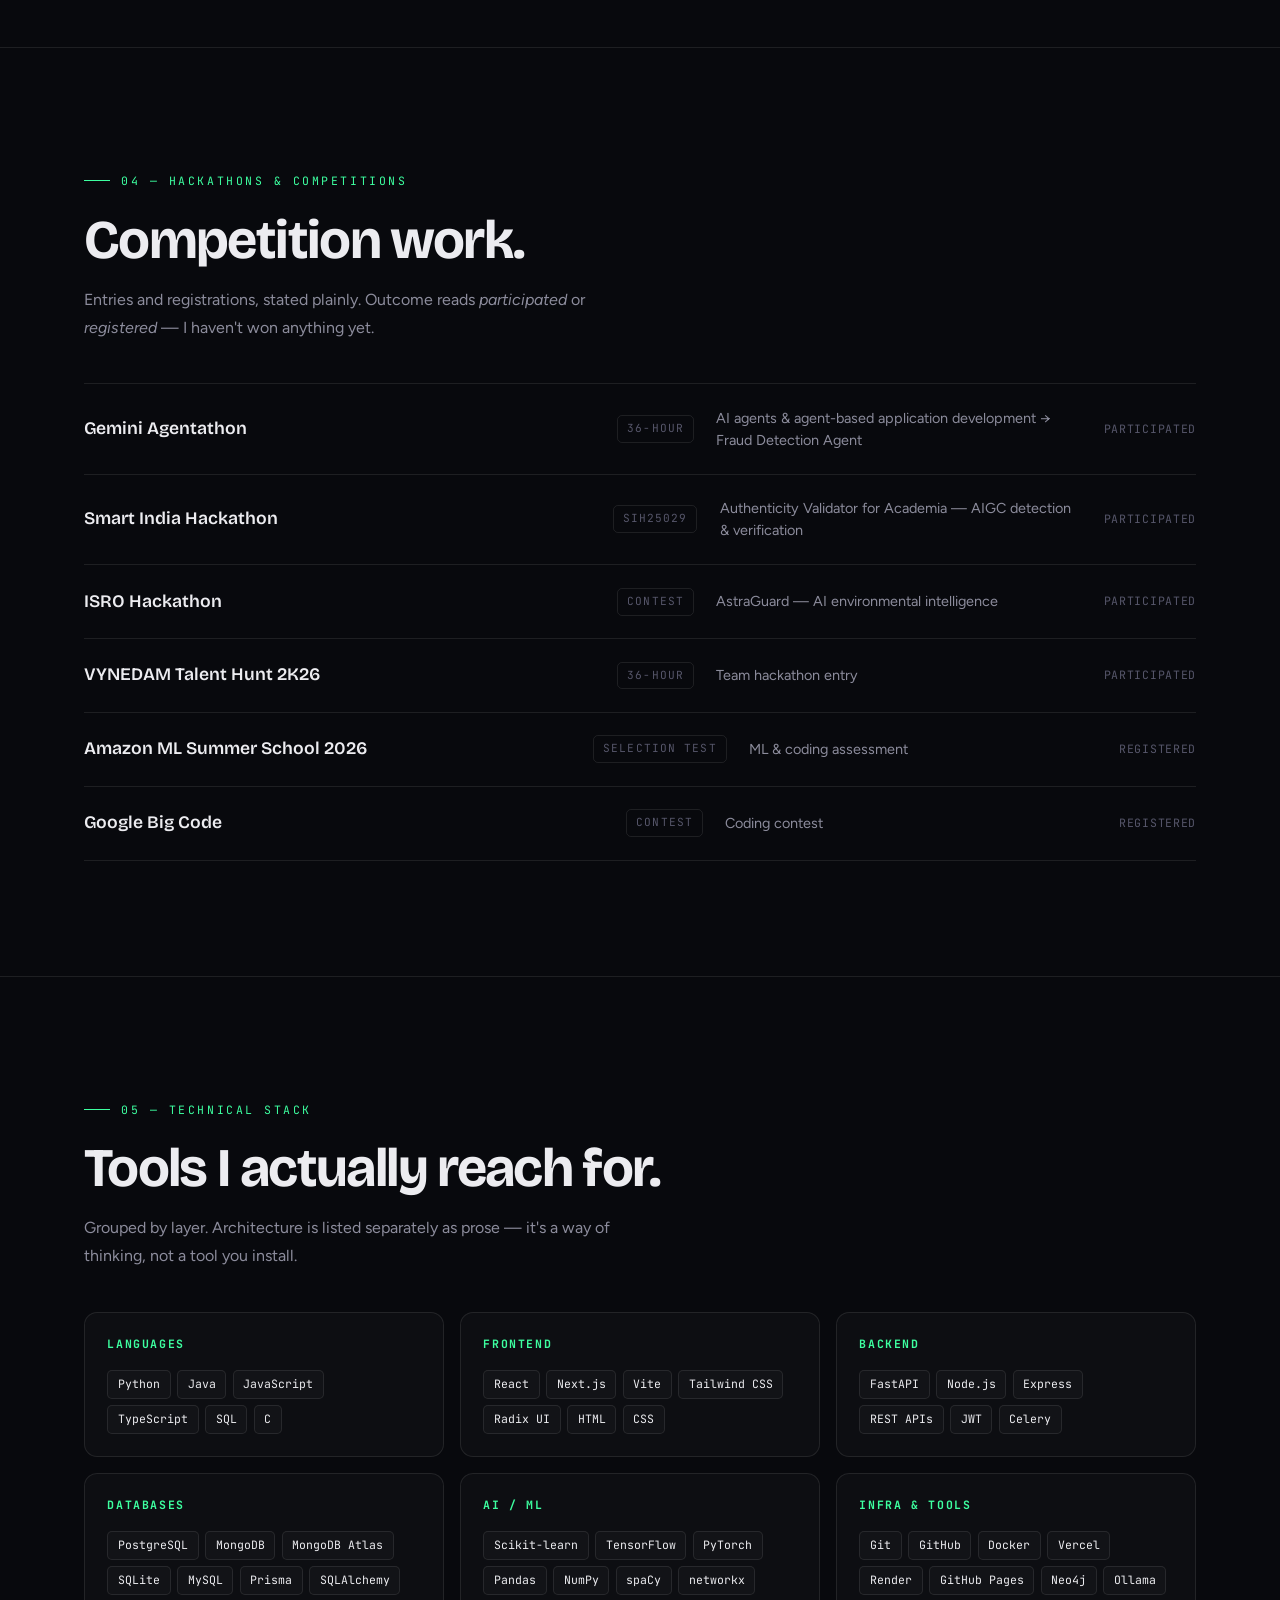
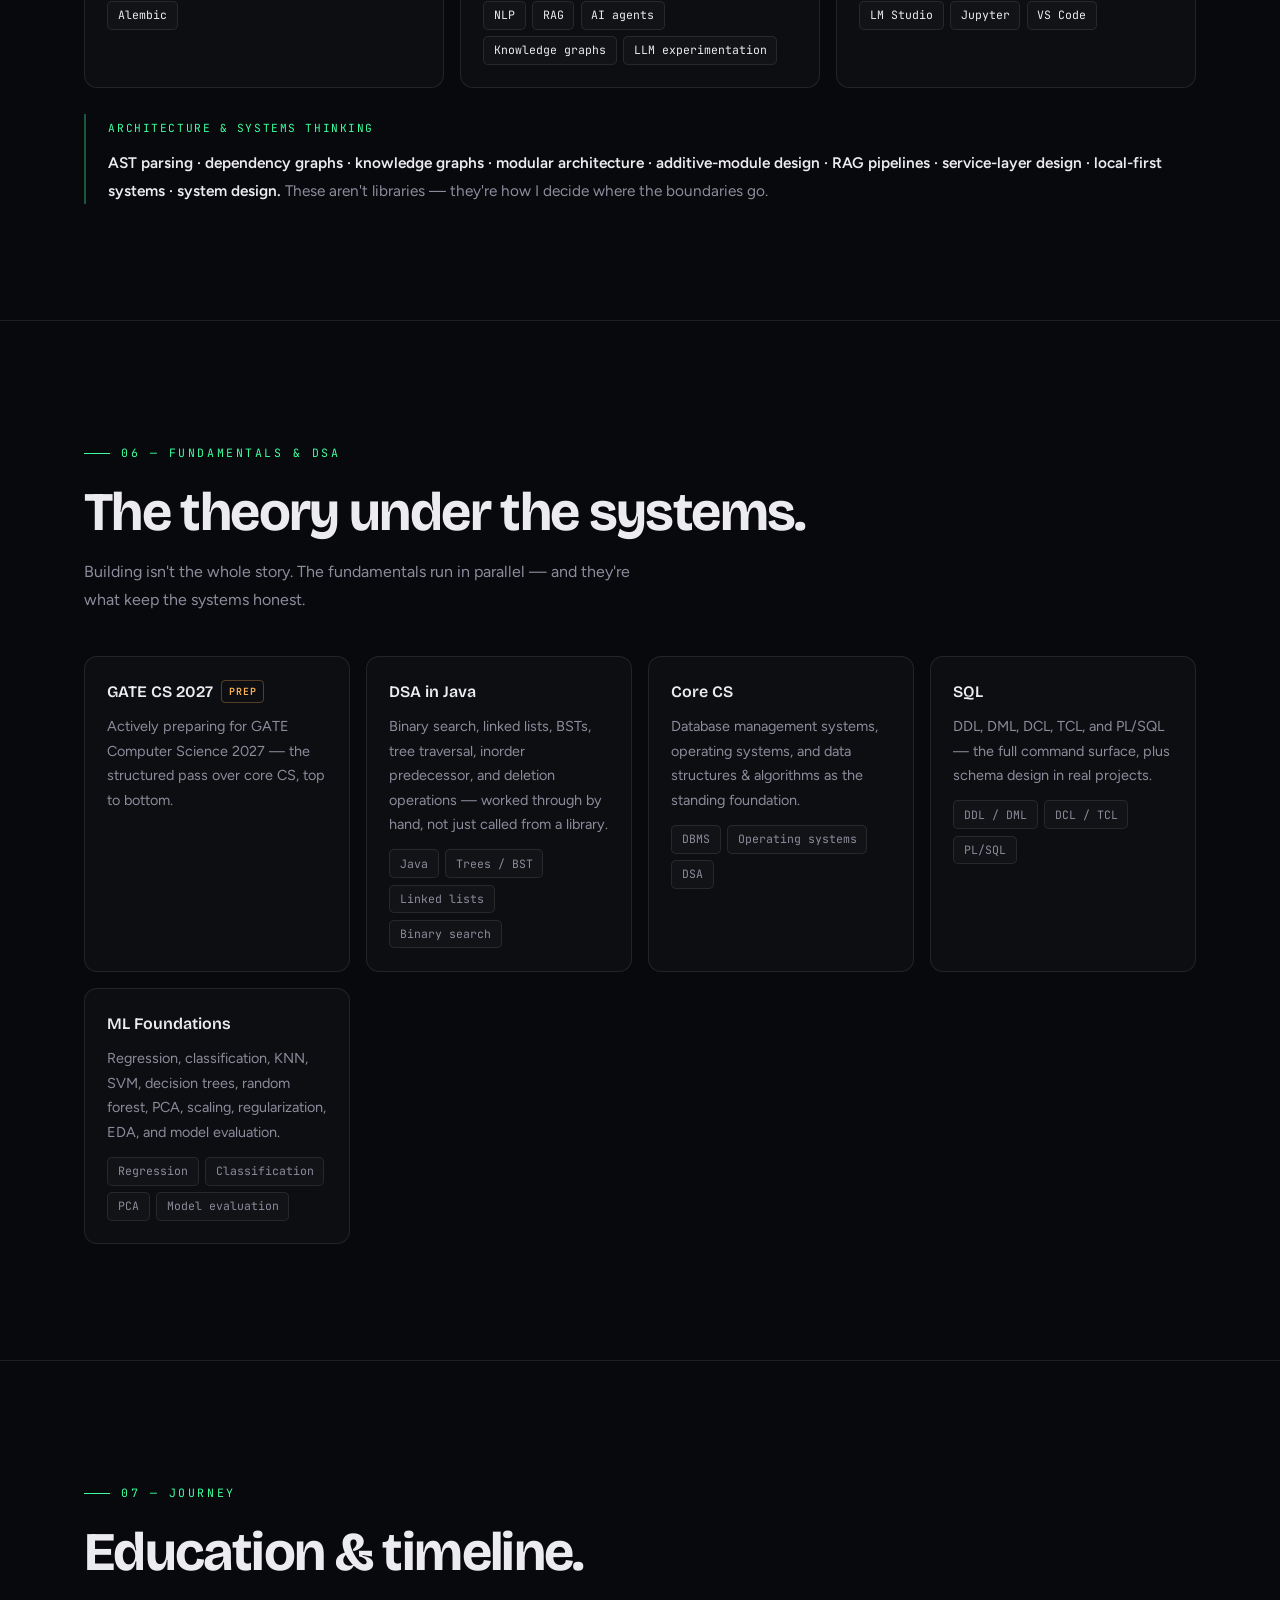
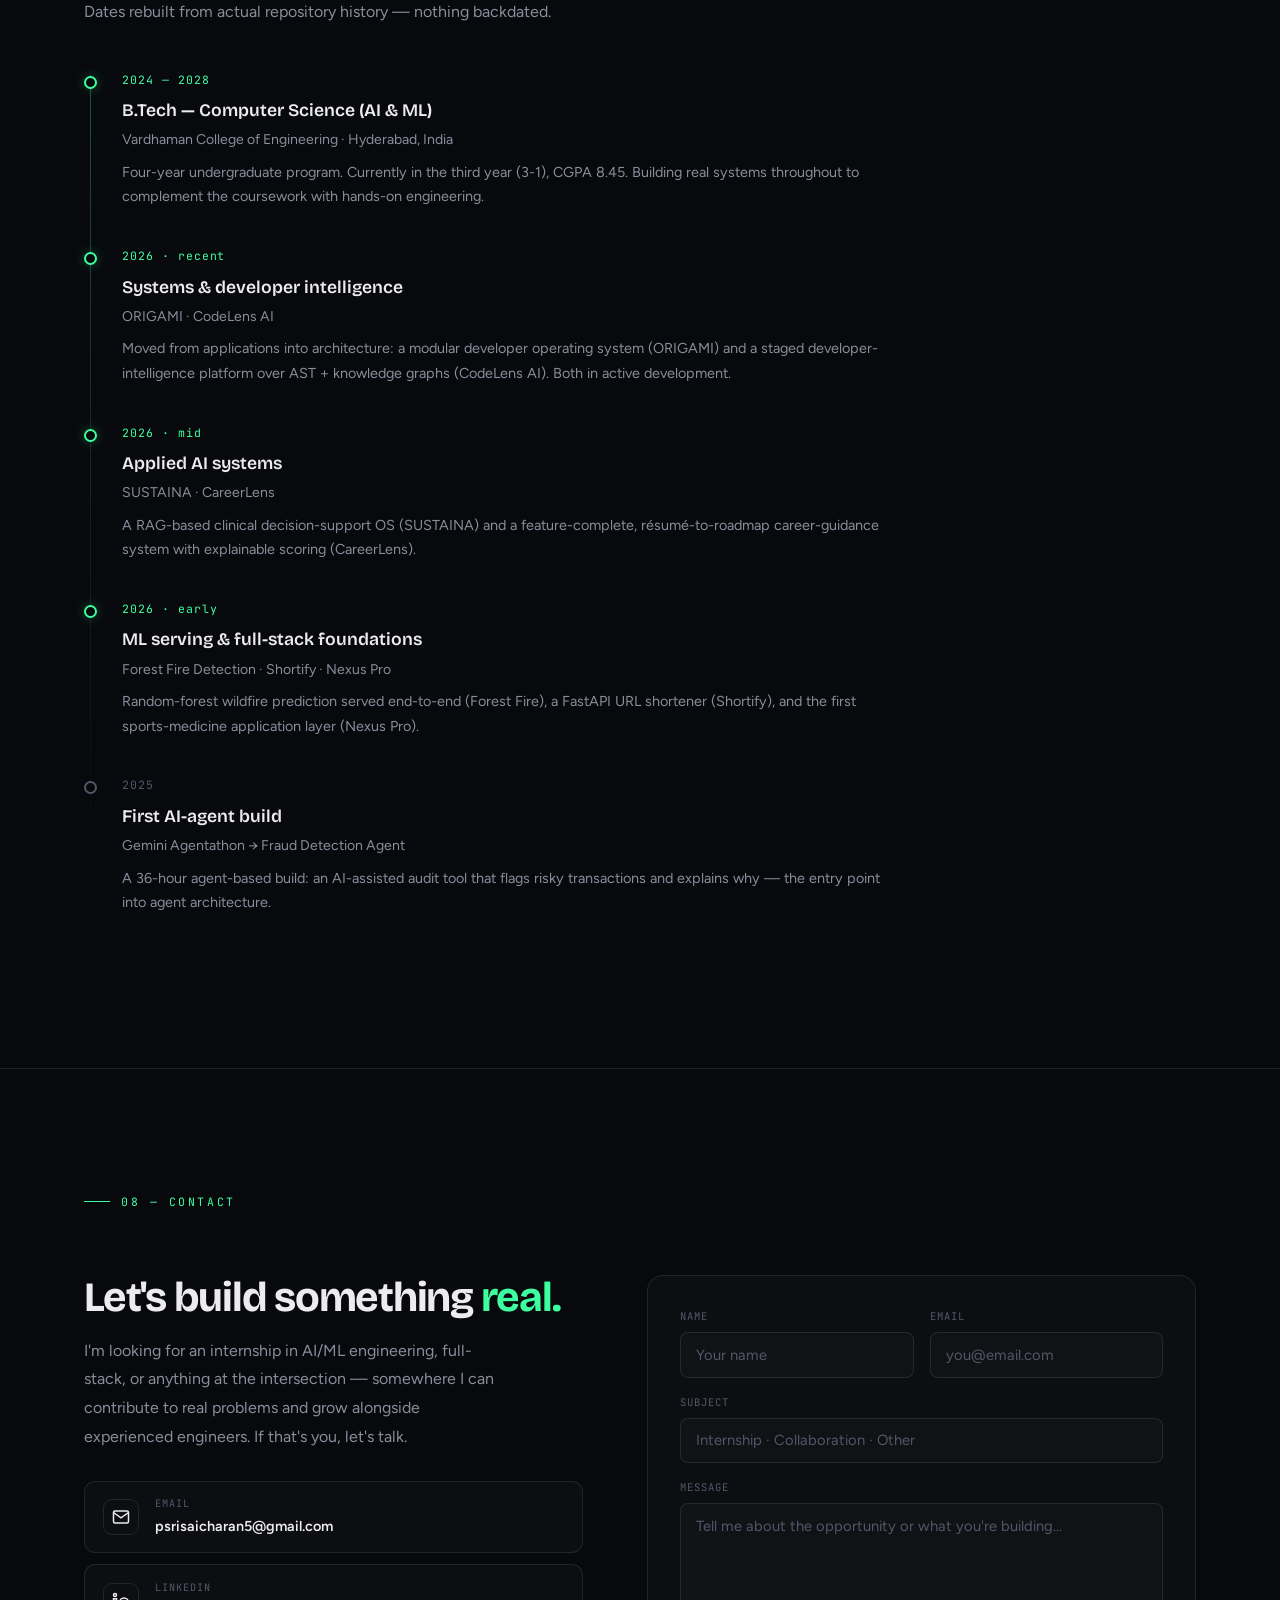
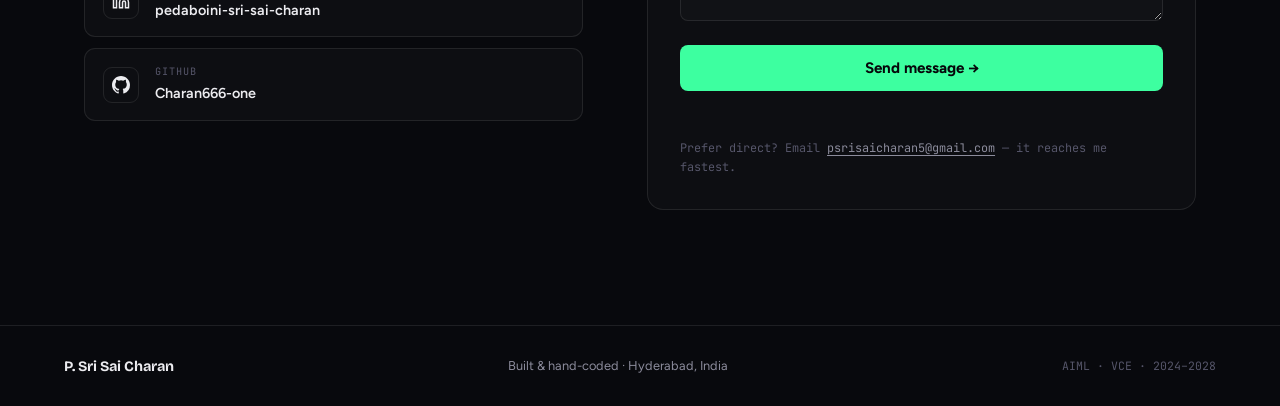
==== commit 146428a3: "Add RedBlue/BLACKBOX as flagship 001; renumber remaining entries Ranked first on evidence: 335 passi" ====
--- a/index.html
+++ b/index.html
@@ -95,8 +95,8 @@
 
       <div class="hero-stats">
         <div class="stat"><div class="num">8.45</div><div class="lbl">CGPA</div></div>
-        <div class="stat"><div class="num">10</div><div class="lbl">Projects</div></div>
-        <div class="stat"><div class="num">4</div><div class="lbl">Hackathons</div></div>
+        <div class="stat"><div class="num">11</div><div class="lbl">Projects</div></div>
+        <div class="stat"><div class="num">5</div><div class="lbl">Hackathons</div></div>
         <div class="stat"><div class="num">2028</div><div class="lbl">Graduating</div></div>
       </div>
     </div>
@@ -207,10 +207,69 @@
     <p class="label muted rv" style="margin-bottom:0">Flagship work</p>
     <div class="index" id="flagship">
 
-      <!-- 001 CODELENS -->
+      <!-- 001 REDBLUE / BLACKBOX -->
+      <article class="entry rv" data-flag="flagship" data-status="progress" data-cat="ai systems fullstack">
+        <button class="entry-head" aria-expanded="false" aria-controls="d-redblue">
+          <span class="entry-num">001</span>
+          <span class="entry-main">
+            <span class="entry-title">RedBlue <span class="muted" style="font-weight:400">/ BLACKBOX</span></span>
+            <span class="entry-pos">A security layer for AI agents that doesn't trust the model — it proves the fix by attacking itself again.</span>
+            <span class="entry-tech">Python · FastAPI · NetworkX · Pydantic · SQLite · React · TypeScript · Featherless (OpenAI-compatible)</span>
+          </span>
+          <span class="entry-right">
+            <span class="status progress"><span class="sd" aria-hidden="true"></span>In progress</span>
+            <span class="entry-arrow" aria-hidden="true">→</span>
+          </span>
+        </button>
+        <div class="entry-detail" id="d-redblue"><div class="detail-inner"><div class="detail-body">
+          <div class="detail-grid">
+            <div>
+              <div class="detail-block"><span class="k">The problem</span><p>Give an AI agent tools — a CRM, an inbox, a database — then feed it untrusted content, and a malicious document can hijack its decision-making. This is indirect prompt injection (OWASP&nbsp;LLM01). Conventional security can't see it, because nothing is technically "hacked": the agent simply decides to do harm using access it legitimately has.</p></div>
+              <div class="detail-block"><span class="k">The approach</span><p>The governing rule is <strong style="color:var(--ink)">the LLM is never the security authority</strong>. A deterministic engine establishes every security fact — execution graph, detection, reachability, blast radius, defense selection, verification. The LLM only writes the human explanation, and its output is provenance-checked: any event ID it references that doesn't exist in the supplied evidence is rejected outright, and the system falls back to a deterministic report rather than trusting it.</p></div>
+              <div class="detail-block"><span class="k">Key decision</span><p>A defense isn't trusted because it sounds right — it's trusted because it was <em>re-tested</em>. After choosing the cheapest intervention that provably severs the attack path (blocking one destination, not killing the agent), the system replays the identical attack against a live target agent with runtime enforcement active, and only reports success if the path is genuinely blocked.</p></div>
+            </div>
+            <div>
+              <div class="arch">
+                <div class="arch-h">Deterministic pipeline</div>
+                <div class="flow">
+                  <b>Events</b><span class="fa">→</span><b>Graph</b><span class="fa">→</span><b>Detect</b><span class="fa">→</span><b>Blast radius</b><span class="fa">→</span><b>What-if</b><span class="fa">→</span><b>Defend</b><span class="fa">→</span><b>Re-attack</b><span class="fa">→</span><b>Verify</b>
+                </div>
+              </div>
+              <div class="ledger" style="margin-top:1.3rem">
+                <div class="lg-h built">What I actually built</div>
+                <ul>
+                  <li class="done"><span class="m">✓</span>Deterministic execution graph over agent events — lineage from causal parent links, never timestamps</li>
+                  <li class="done"><span class="m">✓</span>Reachability &amp; blast-radius analysis: what a compromised agent can actually touch</li>
+                  <li class="done"><span class="m">✓</span>Counterfactual what-if engine that re-runs the real detection stack per candidate defense</li>
+                  <li class="done"><span class="m">✓</span>Minimum-effective intervention selection — cheapest defense that provably severs the path</li>
+                  <li class="done"><span class="m">✓</span>Self-verifying defense: controlled re-attack against a live target agent with runtime enforcement</li>
+                  <li class="done"><span class="m">✓</span>LLM investigation layer with schema validation, provenance checks and an offline deterministic fallback</li>
+                  <li class="done"><span class="m">✓</span>React dashboard: execution graph, blast radius, what-if simulation, verification</li>
+                  <li class="done"><span class="m">✓</span><strong style="color:var(--ink)">335 automated tests passing</strong>, with zero network calls in the suite</li>
+                </ul>
+                <div class="lg-h todo">Not yet</div>
+                <ul>
+                  <li class="pend"><span class="m">○</span>Failure-pattern memory stores and recalls patterns, but doesn't yet feed the protection decision</li>
+                  <li class="pend"><span class="m">○</span>Agent-observer SDK and self-protection / safe-mode remain stubs</li>
+                  <li class="pend"><span class="m">○</span>One attack scenario proven end-to-end; broader detector coverage still to come</li>
+                </ul>
+              </div>
+              <div class="detail-block" style="margin-top:1.3rem"><span class="k">Tech</span>
+                <div class="chips"><span class="chip">Python</span><span class="chip">FastAPI</span><span class="chip">NetworkX</span><span class="chip">Pydantic</span><span class="chip">SQLite</span><span class="chip">React</span><span class="chip">TypeScript</span><span class="chip">Tailwind</span><span class="chip">Vite</span><span class="chip">pytest</span><span class="chip">LLM integration</span></div>
+              </div>
+              <div class="detail-links">
+                <a class="dlink" href="https://github.com/MatamAkshith/Red_Blue" target="_blank" rel="noopener"><svg viewBox="0 0 24 24" fill="currentColor" aria-hidden="true"><path d="M12 0C5.37 0 0 5.37 0 12c0 5.3 3.44 9.8 8.21 11.39.6.11.82-.26.82-.58v-2.03c-3.34.73-4.04-1.61-4.04-1.61-.55-1.39-1.33-1.76-1.33-1.76-1.09-.74.08-.73.08-.73 1.2.08 1.84 1.24 1.84 1.24 1.07 1.83 2.81 1.3 3.5.99.11-.78.42-1.3.76-1.6-2.67-.3-5.47-1.33-5.47-5.93 0-1.31.47-2.38 1.24-3.22-.13-.3-.54-1.52.11-3.18 0 0 1.01-.32 3.3 1.23a11.5 11.5 0 0 1 6 0c2.29-1.55 3.3-1.23 3.3-1.23.65 1.66.24 2.88.12 3.18.77.84 1.23 1.91 1.23 3.22 0 4.61-2.81 5.63-5.49 5.92.43.37.81 1.1.81 2.22v3.29c0 .32.22.7.83.58A12 12 0 0 0 24 12c0-6.63-5.37-12-12-12z"/></svg>Repository</a>
+              </div>
+              <p class="note">Built for HackWave&nbsp;3.0 as a two-person team. I own the AI investigation layer, impact/blast-radius analysis, the what-if → intervention → re-attack → verification loop, and pattern memory.</p>
+            </div>
+          </div>
+        </div></div></div>
+      </article>
+
+      <!-- 002 CODELENS -->
       <article class="entry rv" data-flag="flagship" data-status="progress" data-cat="ai systems">
         <button class="entry-head" aria-expanded="false" aria-controls="d-codelens">
-          <span class="entry-num">001</span>
+          <span class="entry-num">002</span>
           <span class="entry-main">
             <span class="entry-title">CodeLens AI</span>
             <span class="entry-pos">Developer intelligence for codebases — a system that <em>understands</em> a repository, not a chat wrapper over an LLM.</span>
@@ -244,10 +303,10 @@
         </div></div></div>
       </article>
 
-      <!-- 002 SUSTAINA -->
+      <!-- 003 SUSTAINA -->
       <article class="entry rv" data-flag="flagship" data-status="progress" data-cat="ai ml fullstack systems">
         <button class="entry-head" aria-expanded="false" aria-controls="d-sustaina">
-          <span class="entry-num">002</span>
+          <span class="entry-num">003</span>
           <span class="entry-main">
             <span class="entry-title">SUSTAINA</span>
             <span class="entry-pos">A modular clinic operating system — an evidence-grounded decision-support assistant where the doctor stays the final decision-maker.</span>
@@ -292,10 +351,10 @@
         </div></div></div>
       </article>
 
-      <!-- 003 CAREERLENS -->
+      <!-- 004 CAREERLENS -->
       <article class="entry rv" data-flag="flagship" data-status="shipped" data-cat="ai ml fullstack">
         <button class="entry-head" aria-expanded="false" aria-controls="d-careerlens">
-          <span class="entry-num">003</span>
+          <span class="entry-num">004</span>
           <span class="entry-main">
             <span class="entry-title">CareerLens</span>
             <span class="entry-pos">Turns a résumé into ranked job matches and a prioritized learning roadmap — with every score explainable.</span>
@@ -341,10 +400,10 @@
         </div></div></div>
       </article>
 
-      <!-- 004 FOREST FIRE -->
+      <!-- 005 FOREST FIRE -->
       <article class="entry rv" data-flag="flagship" data-status="shipped" data-cat="ml fullstack">
         <button class="entry-head" aria-expanded="false" aria-controls="d-forest">
-          <span class="entry-num">004</span>
+          <span class="entry-num">005</span>
           <span class="entry-main">
             <span class="entry-title">Forest Fire &amp; Smoke Detection</span>
             <span class="entry-pos">Random-forest wildfire &amp; smoke-risk prediction — taken out of the notebook and into a real serving architecture.</span>
@@ -378,10 +437,10 @@
         </div></div></div>
       </article>
 
-      <!-- 005 ORIGAMI -->
+      <!-- 006 ORIGAMI -->
       <article class="entry rv" data-flag="flagship" data-status="progress" data-cat="ai systems">
         <button class="entry-head" aria-expanded="false" aria-controls="d-origami">
-          <span class="entry-num">005</span>
+          <span class="entry-num">006</span>
           <span class="entry-main">
             <span class="entry-title">ORIGAMI</span>
             <span class="entry-pos">A modular developer operating system — one engine where every capability is a replaceable tool. Designed to extend from software toward physical systems.</span>
@@ -437,10 +496,10 @@
         </div></div></div>
       </article>
 
-      <!-- 006 NEXUS PRO -->
+      <!-- 007 NEXUS PRO -->
       <article class="entry rv" data-flag="flagship" data-status="progress" data-cat="fullstack">
         <button class="entry-head" aria-expanded="false" aria-controls="d-nexus">
-          <span class="entry-num">006</span>
+          <span class="entry-num">007</span>
           <span class="entry-main">
             <span class="entry-title">Nexus Pro</span>
             <span class="entry-pos">Sports-medicine &amp; athlete-health dashboard for anti-doping monitoring — built as an application-layer system.</span>
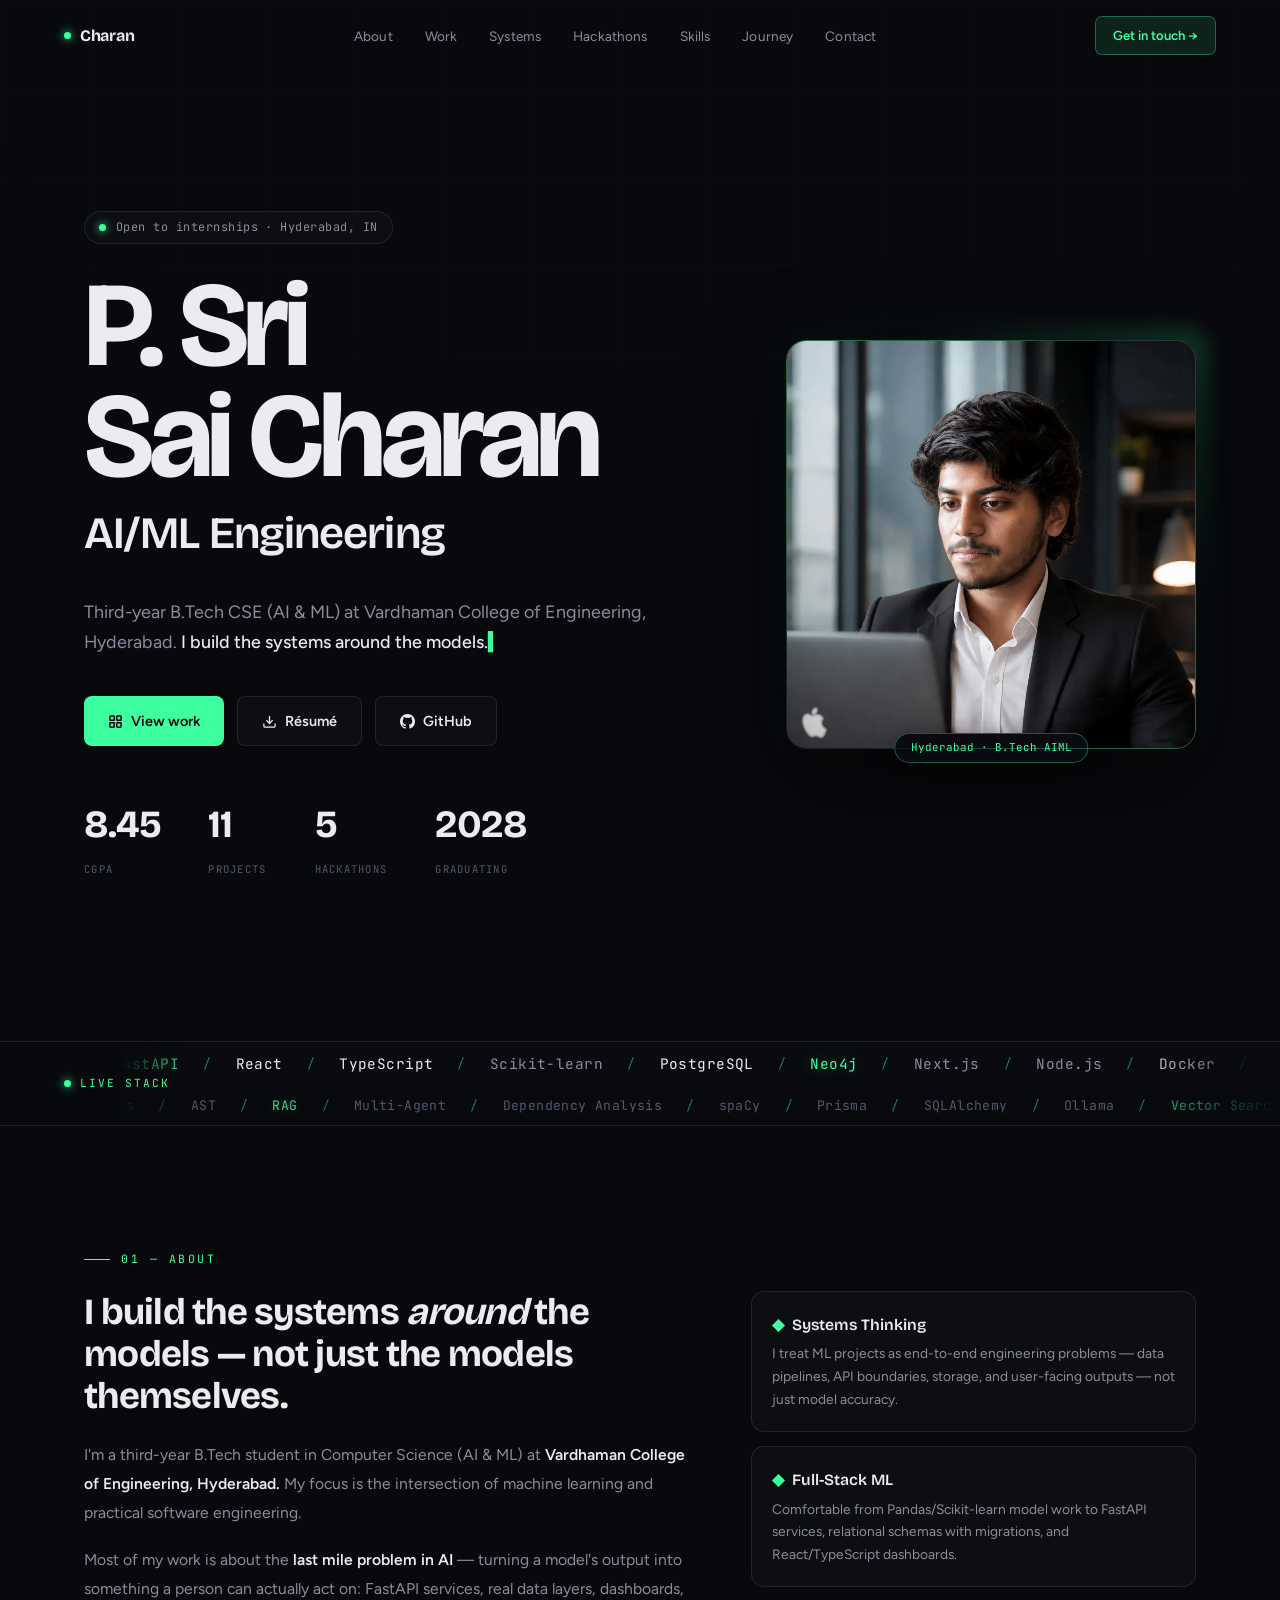
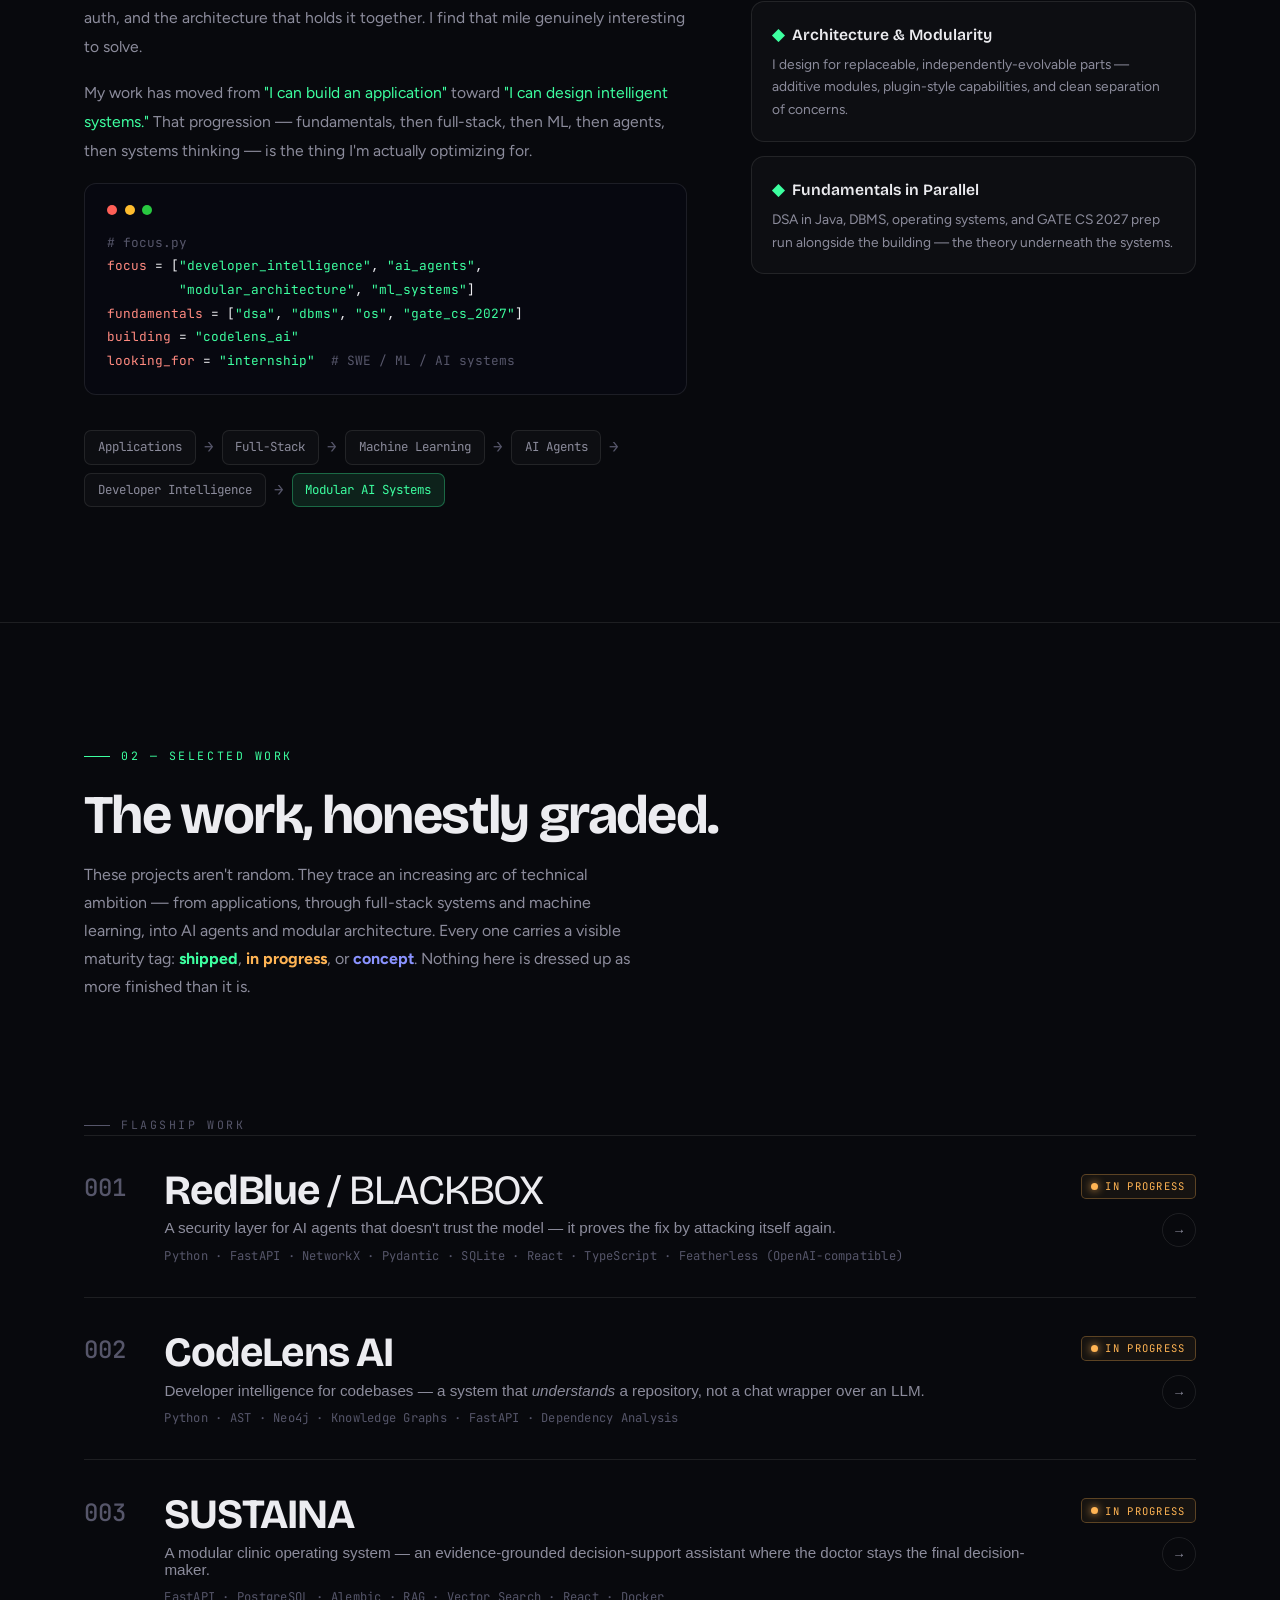
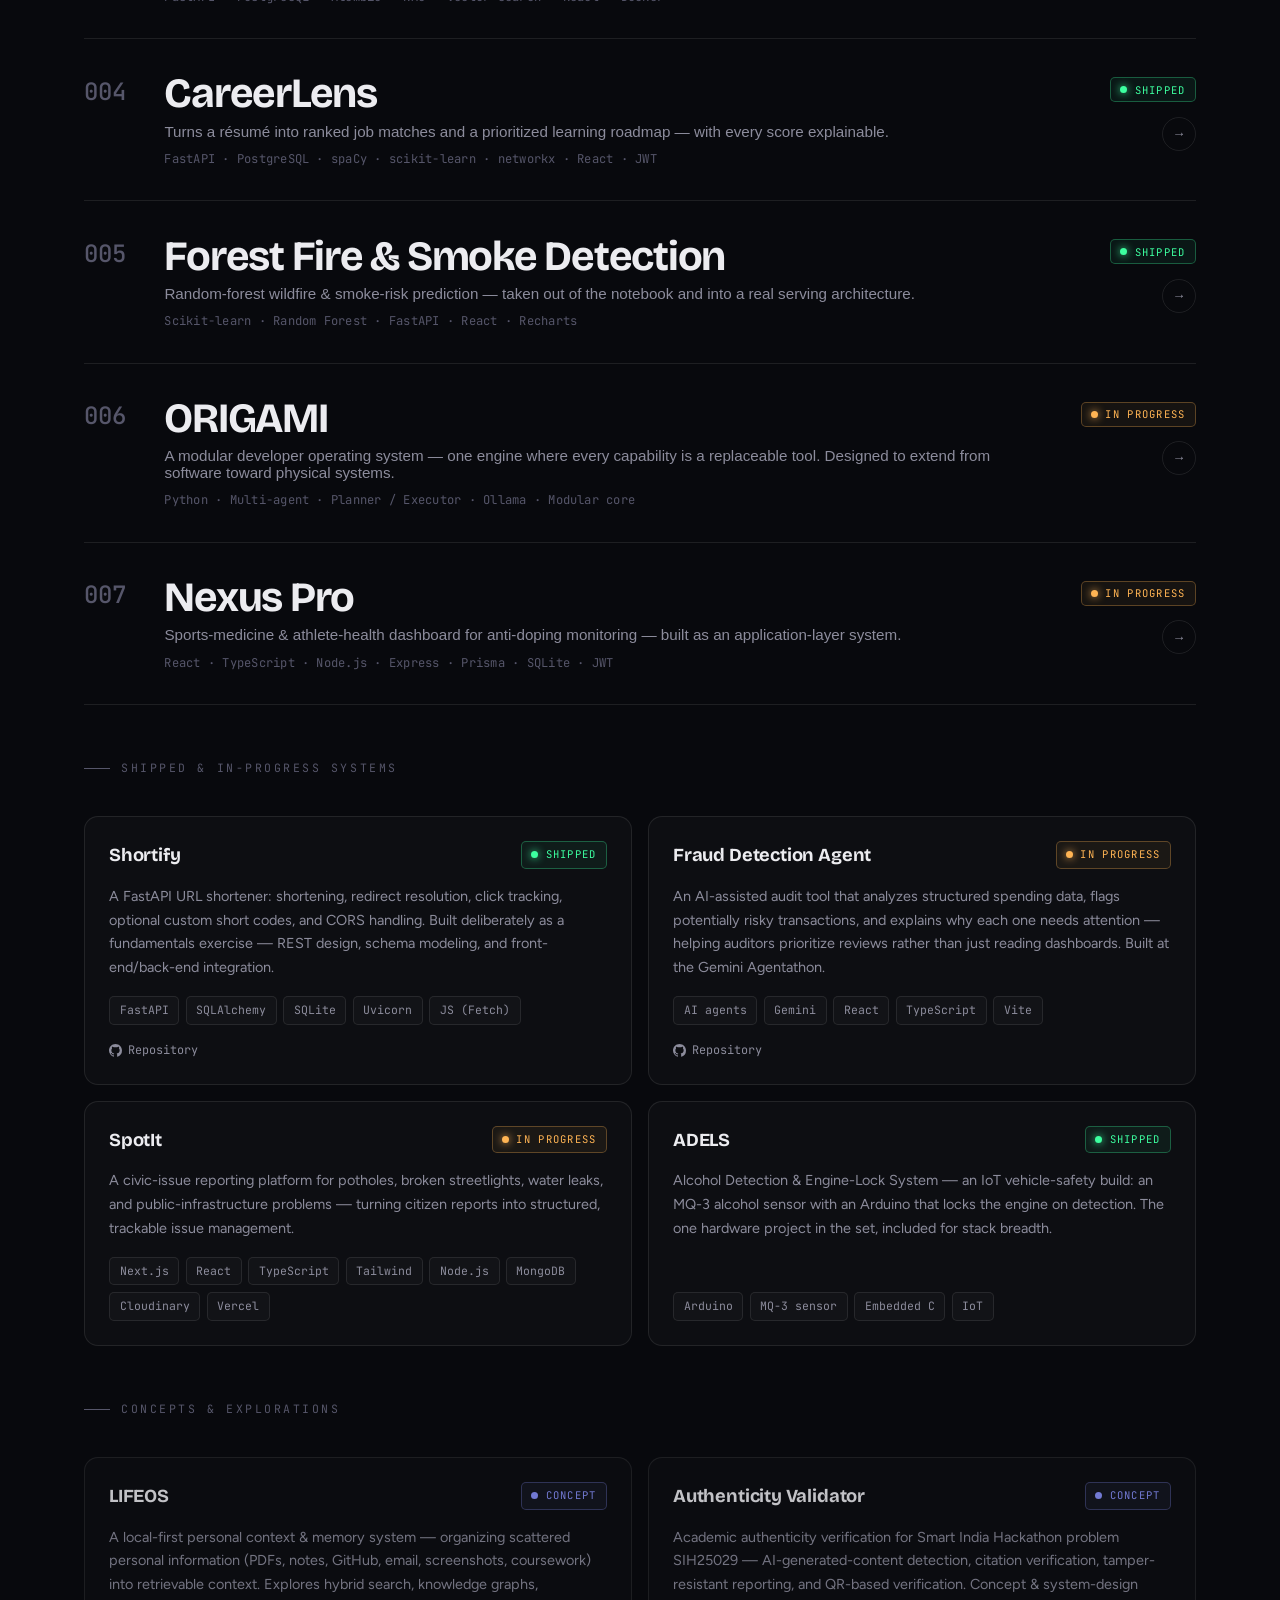
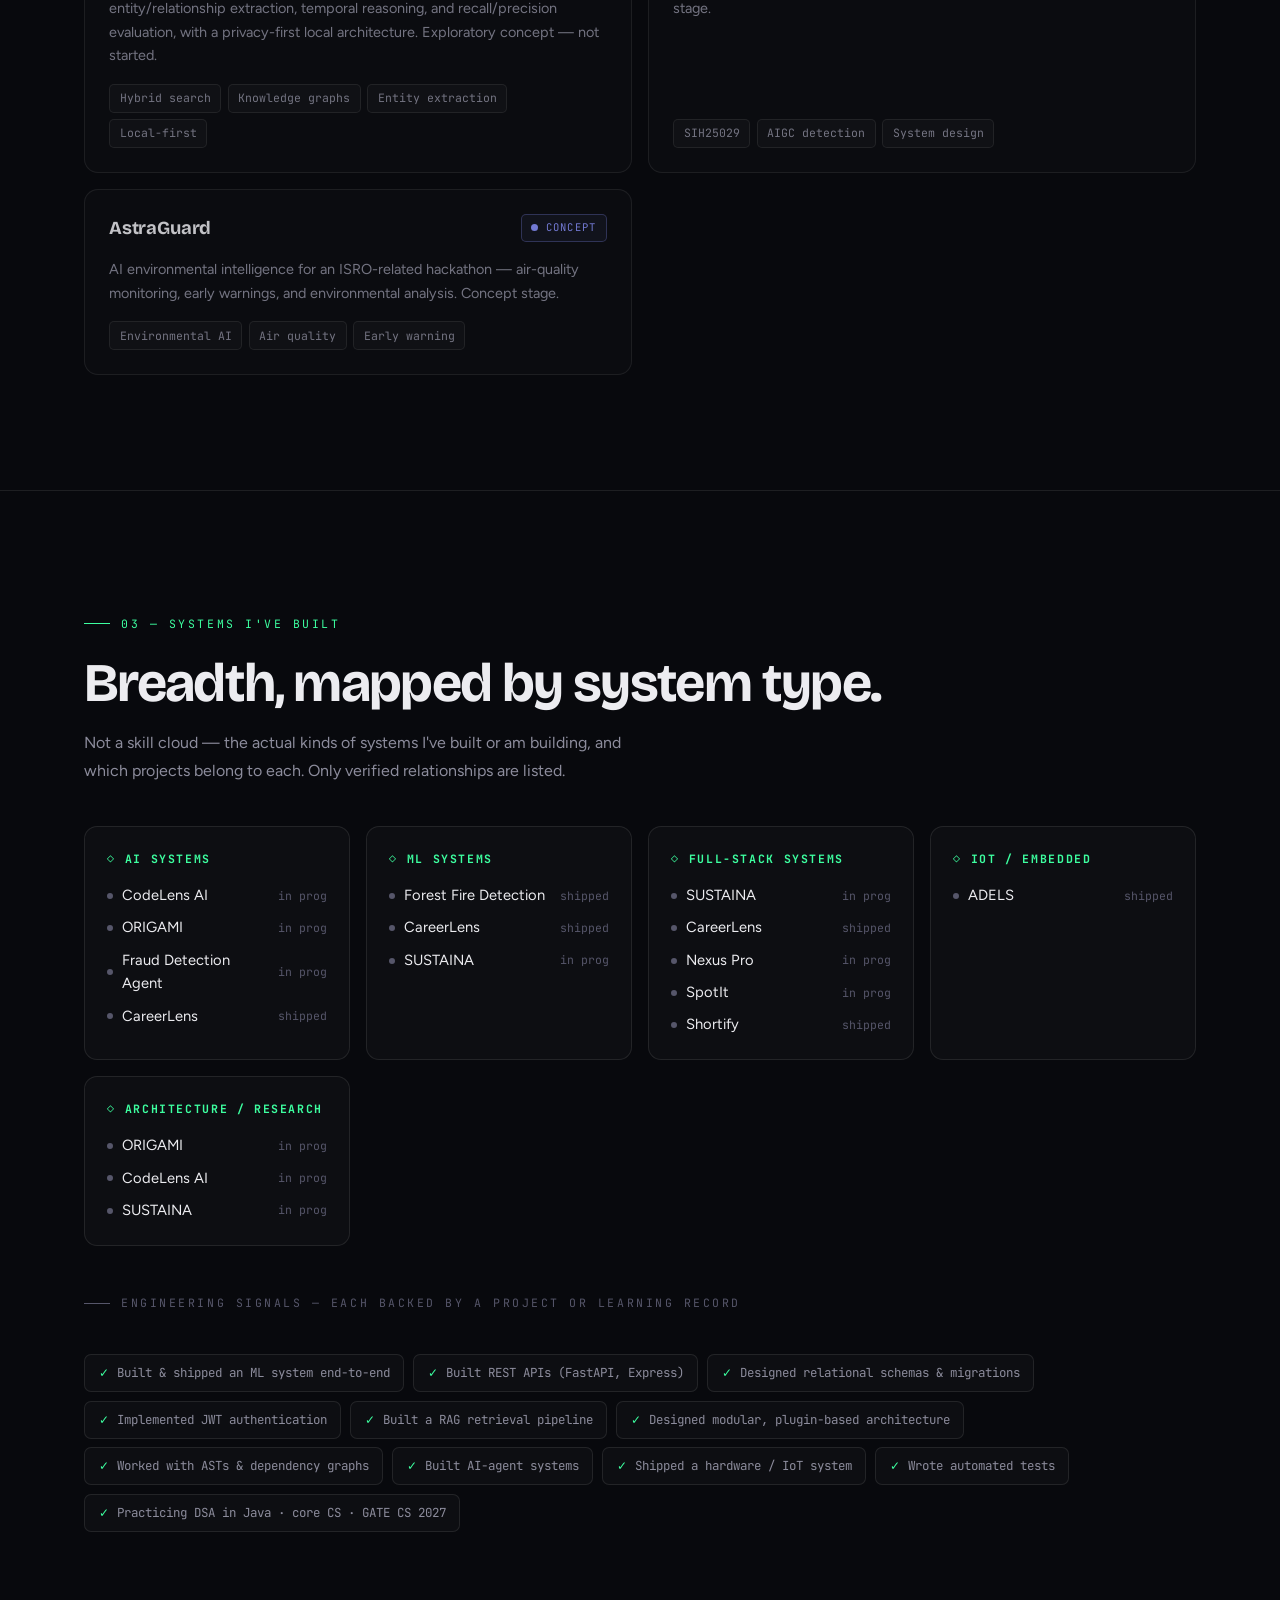
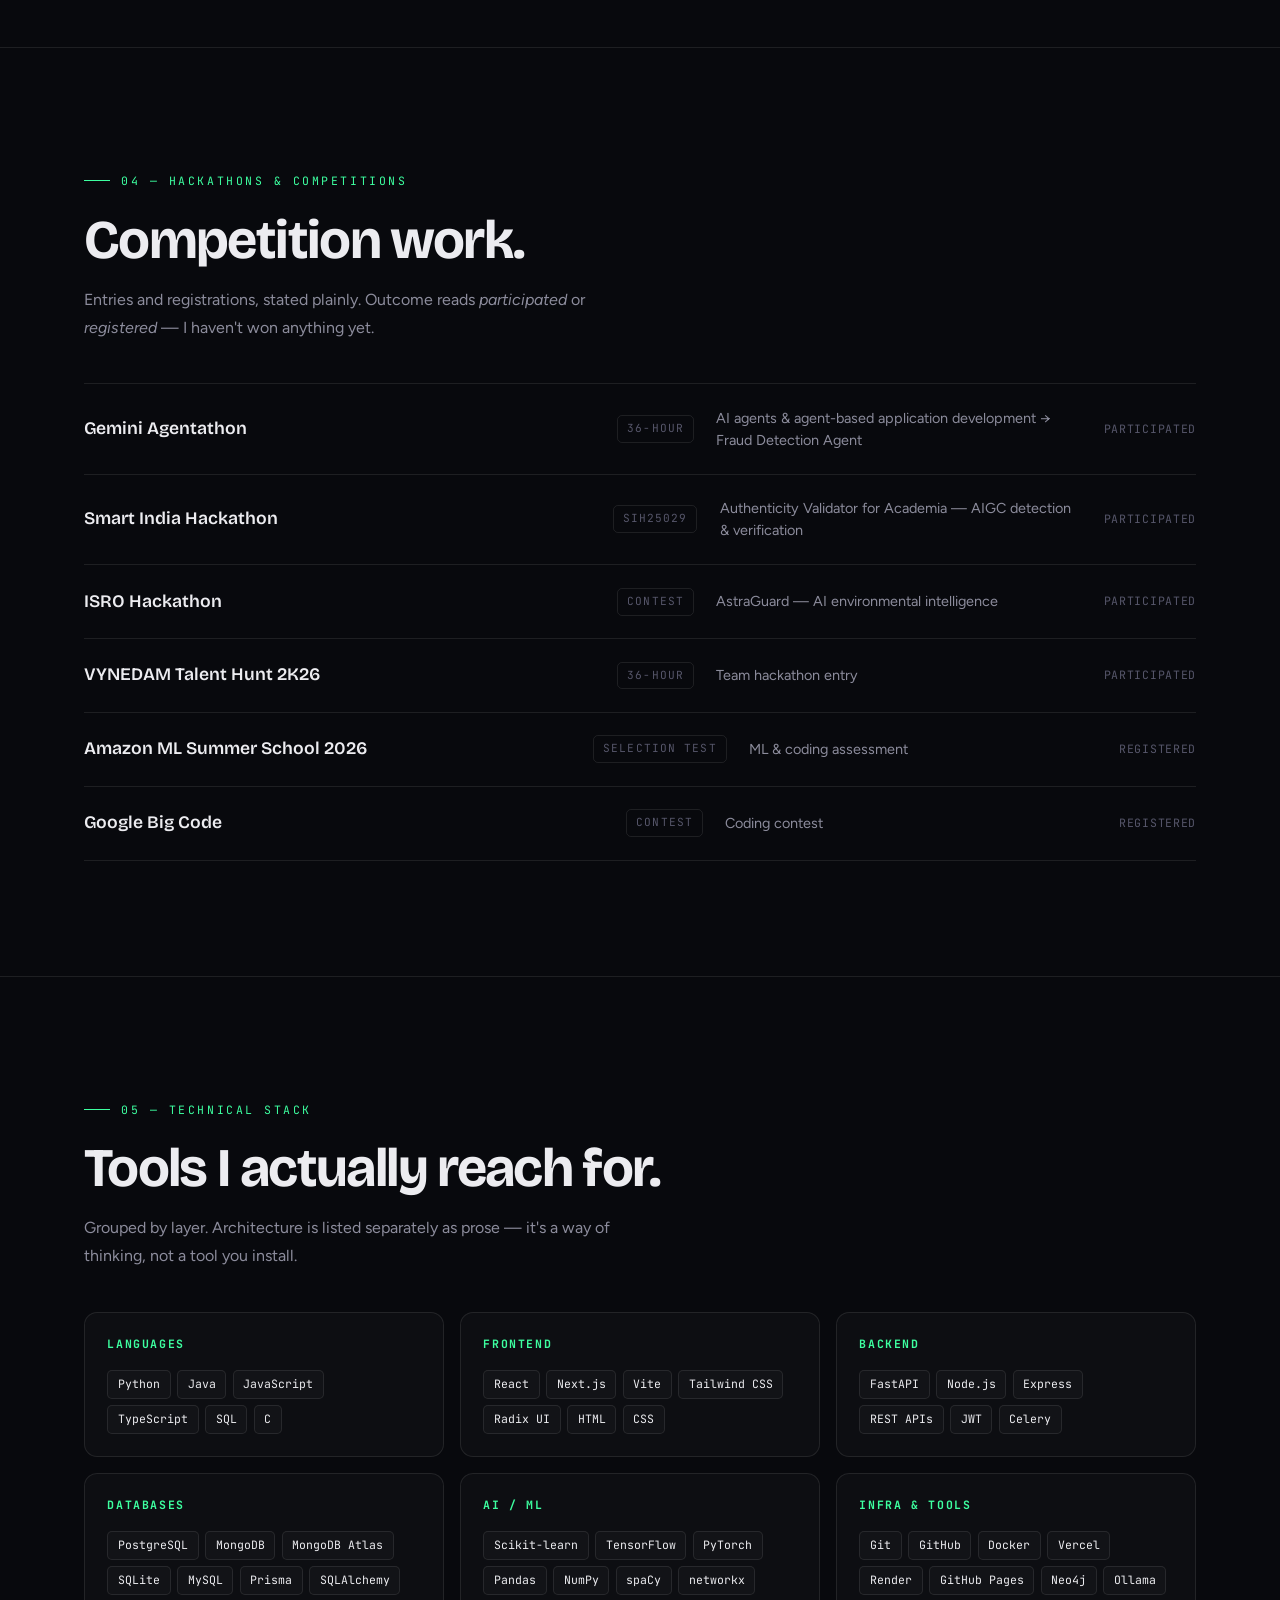
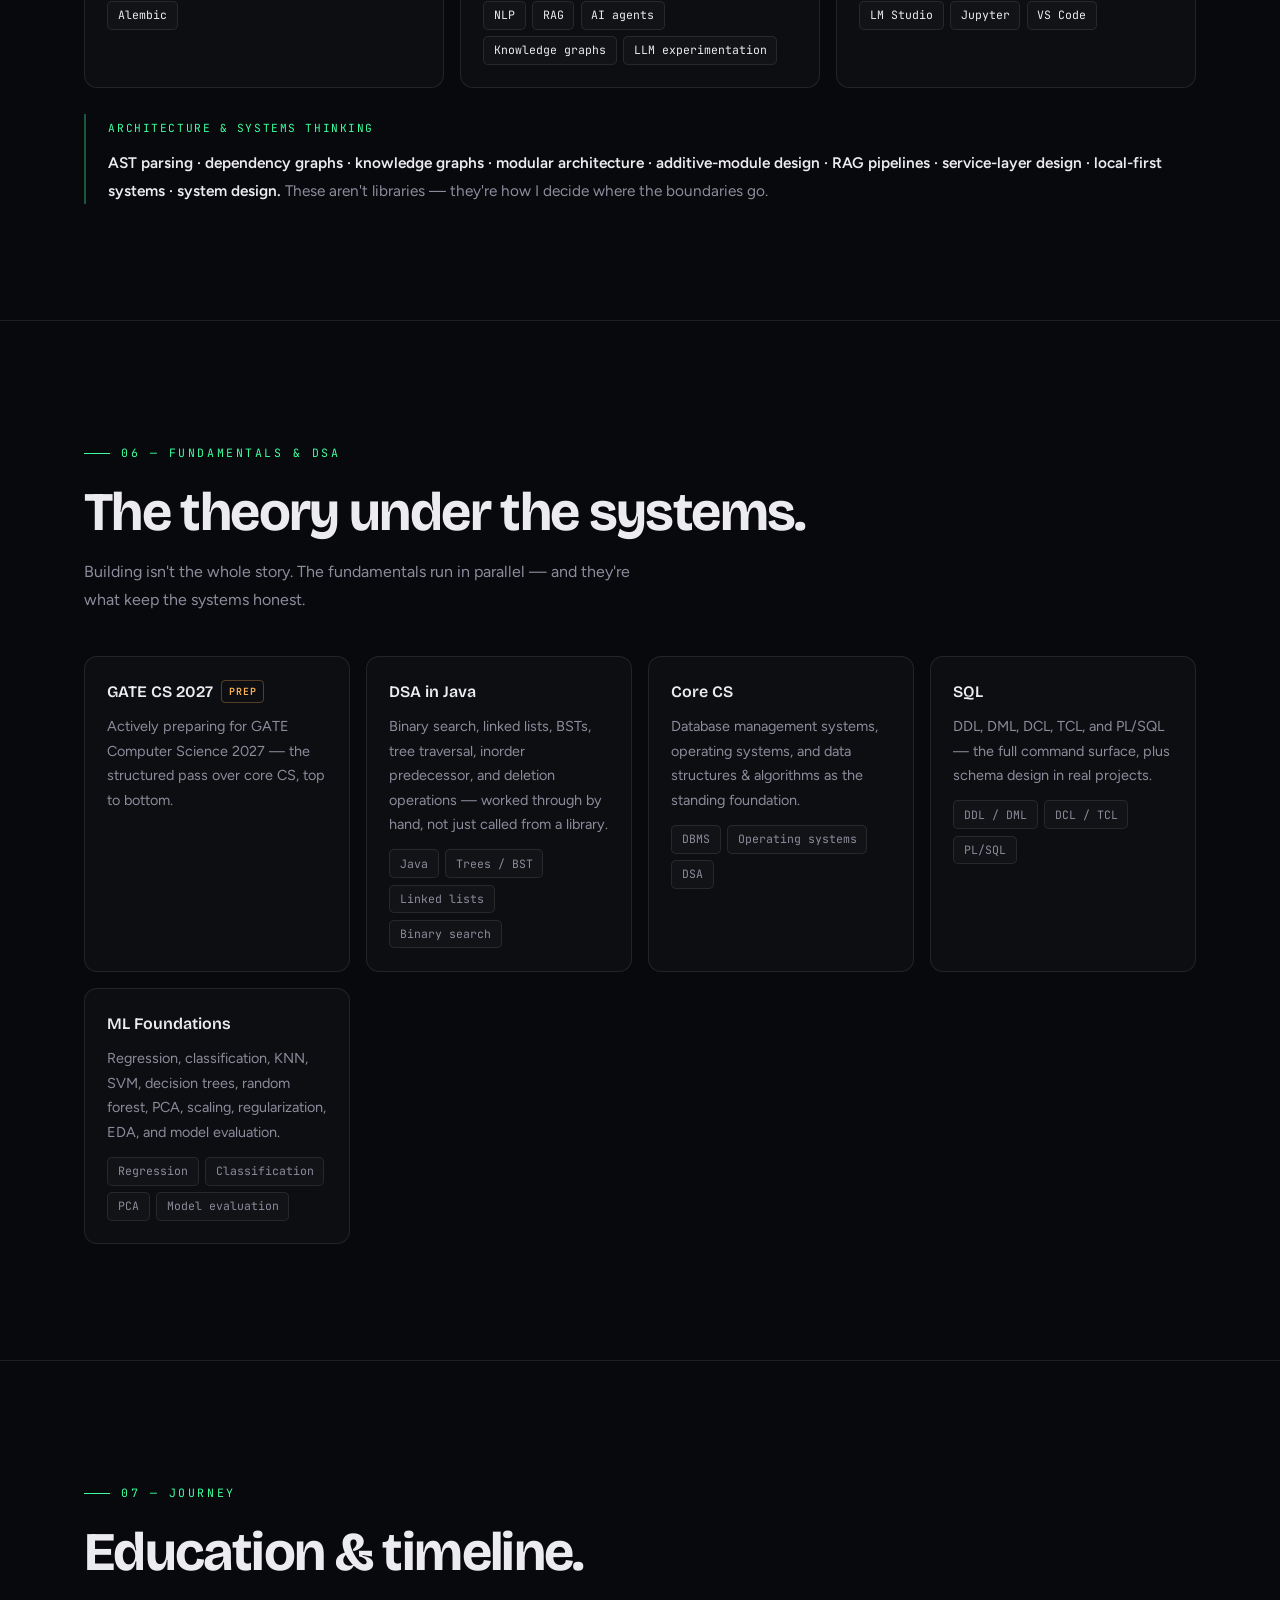
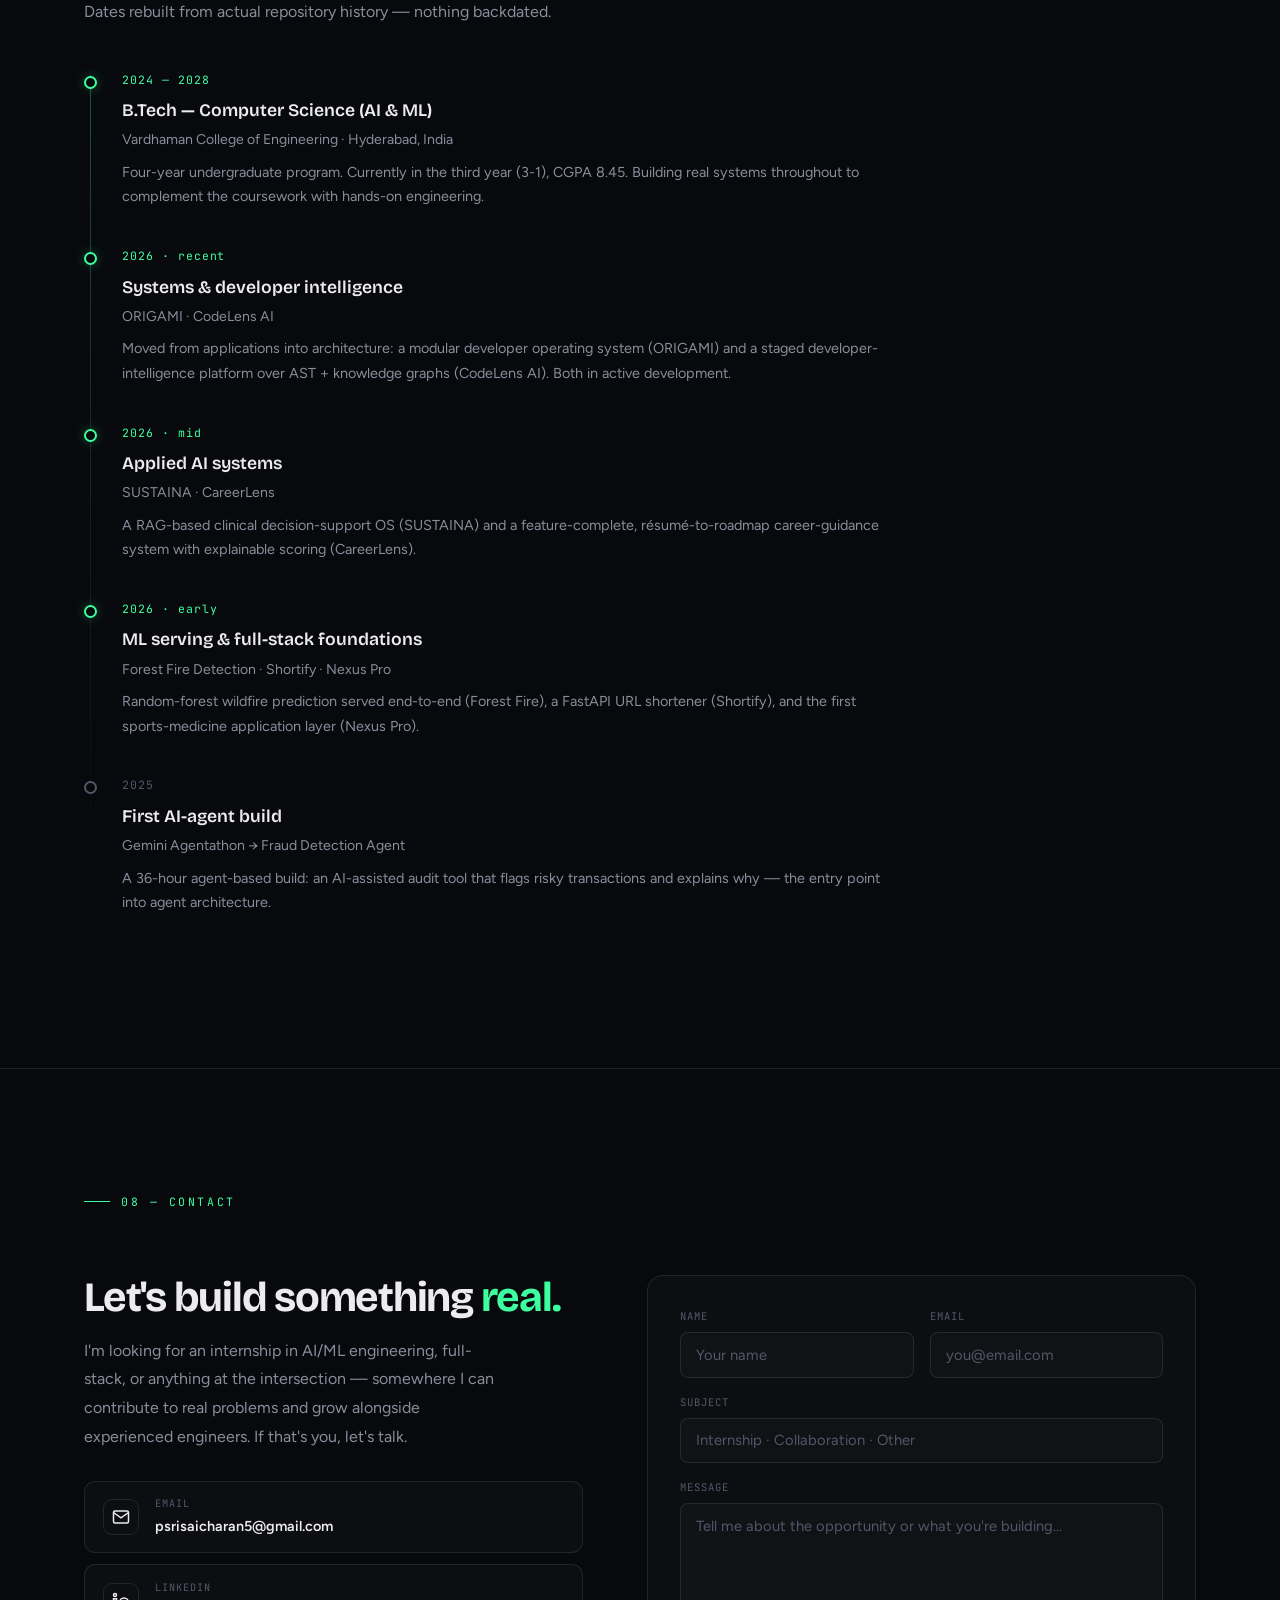
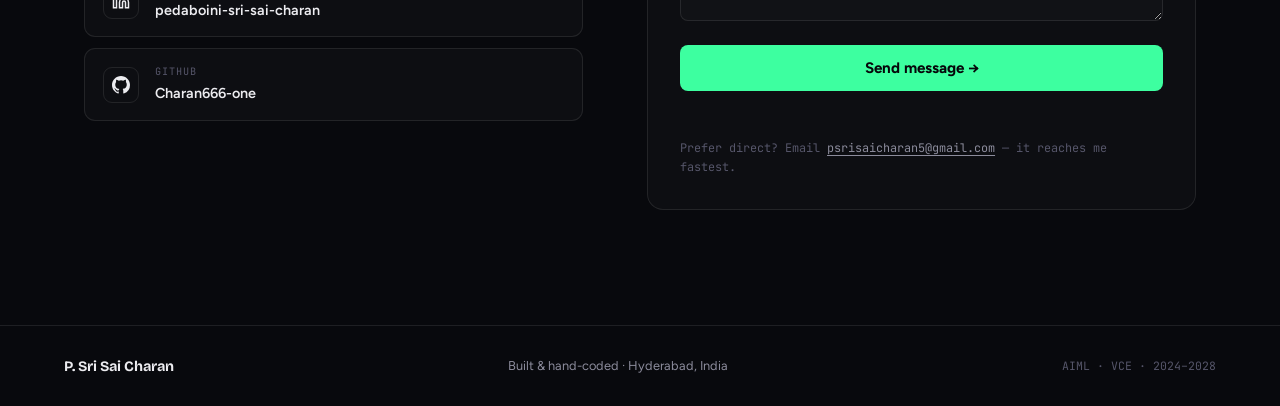
==== commit dc34f3f0: "Replace resume with ATS-optimized version; add editable .docx source New one-page resume (RedBlue/BL" ====
--- a/index.html
+++ b/index.html
@@ -83,7 +83,7 @@
           <svg viewBox="0 0 24 24" fill="none" stroke="currentColor" stroke-width="2.4" aria-hidden="true"><rect x="3" y="3" width="7" height="7" rx="1"/><rect x="14" y="3" width="7" height="7" rx="1"/><rect x="3" y="14" width="7" height="7" rx="1"/><rect x="14" y="14" width="7" height="7" rx="1"/></svg>
           View work
         </a>
-        <a href="Resume.pdf" class="btn btn-ghost" download>
+        <a href="Resume.pdf?v=2026-09" class="btn btn-ghost" download="P_Sri_Sai_Charan_Resume.pdf">
           <svg viewBox="0 0 24 24" fill="none" stroke="currentColor" stroke-width="2" aria-hidden="true"><path d="M21 15v4a2 2 0 0 1-2 2H5a2 2 0 0 1-2-2v-4"/><polyline points="7 10 12 15 17 10"/><line x1="12" y1="15" x2="12" y2="3"/></svg>
           Résumé
         </a>
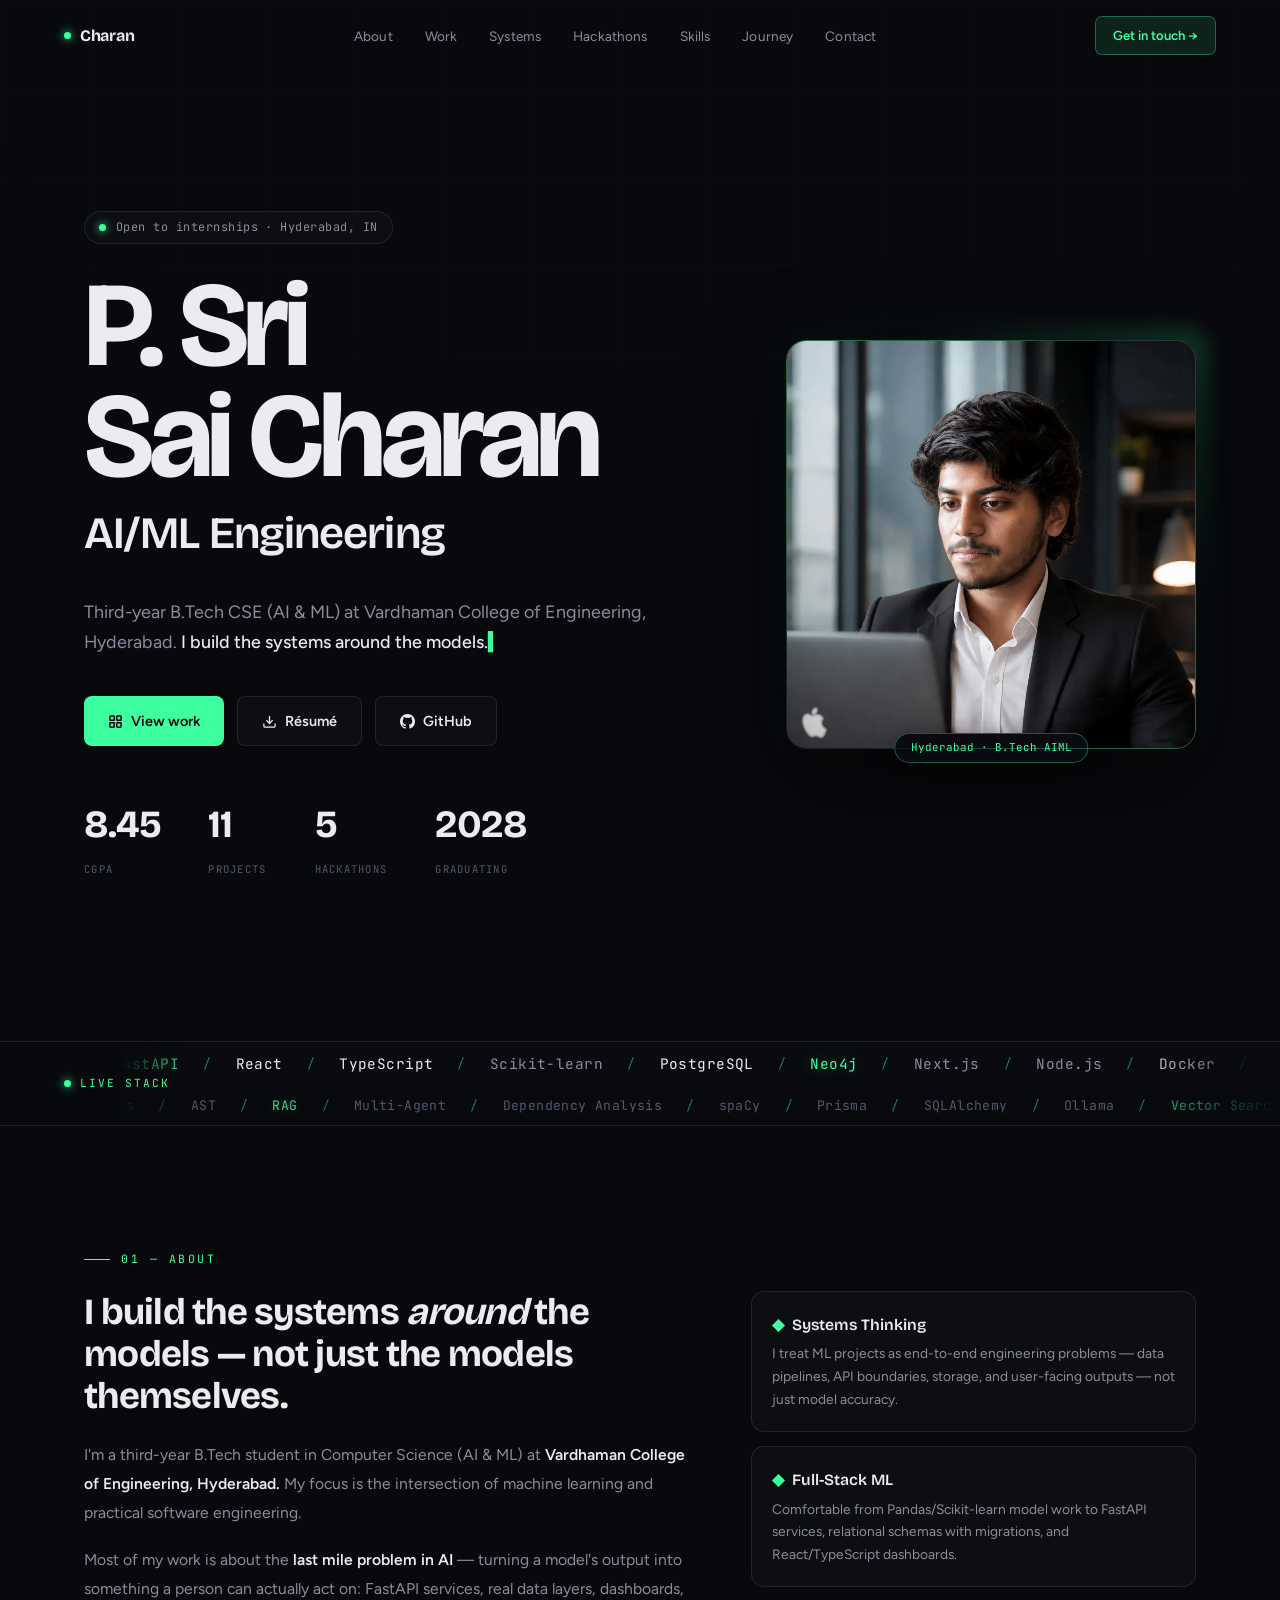
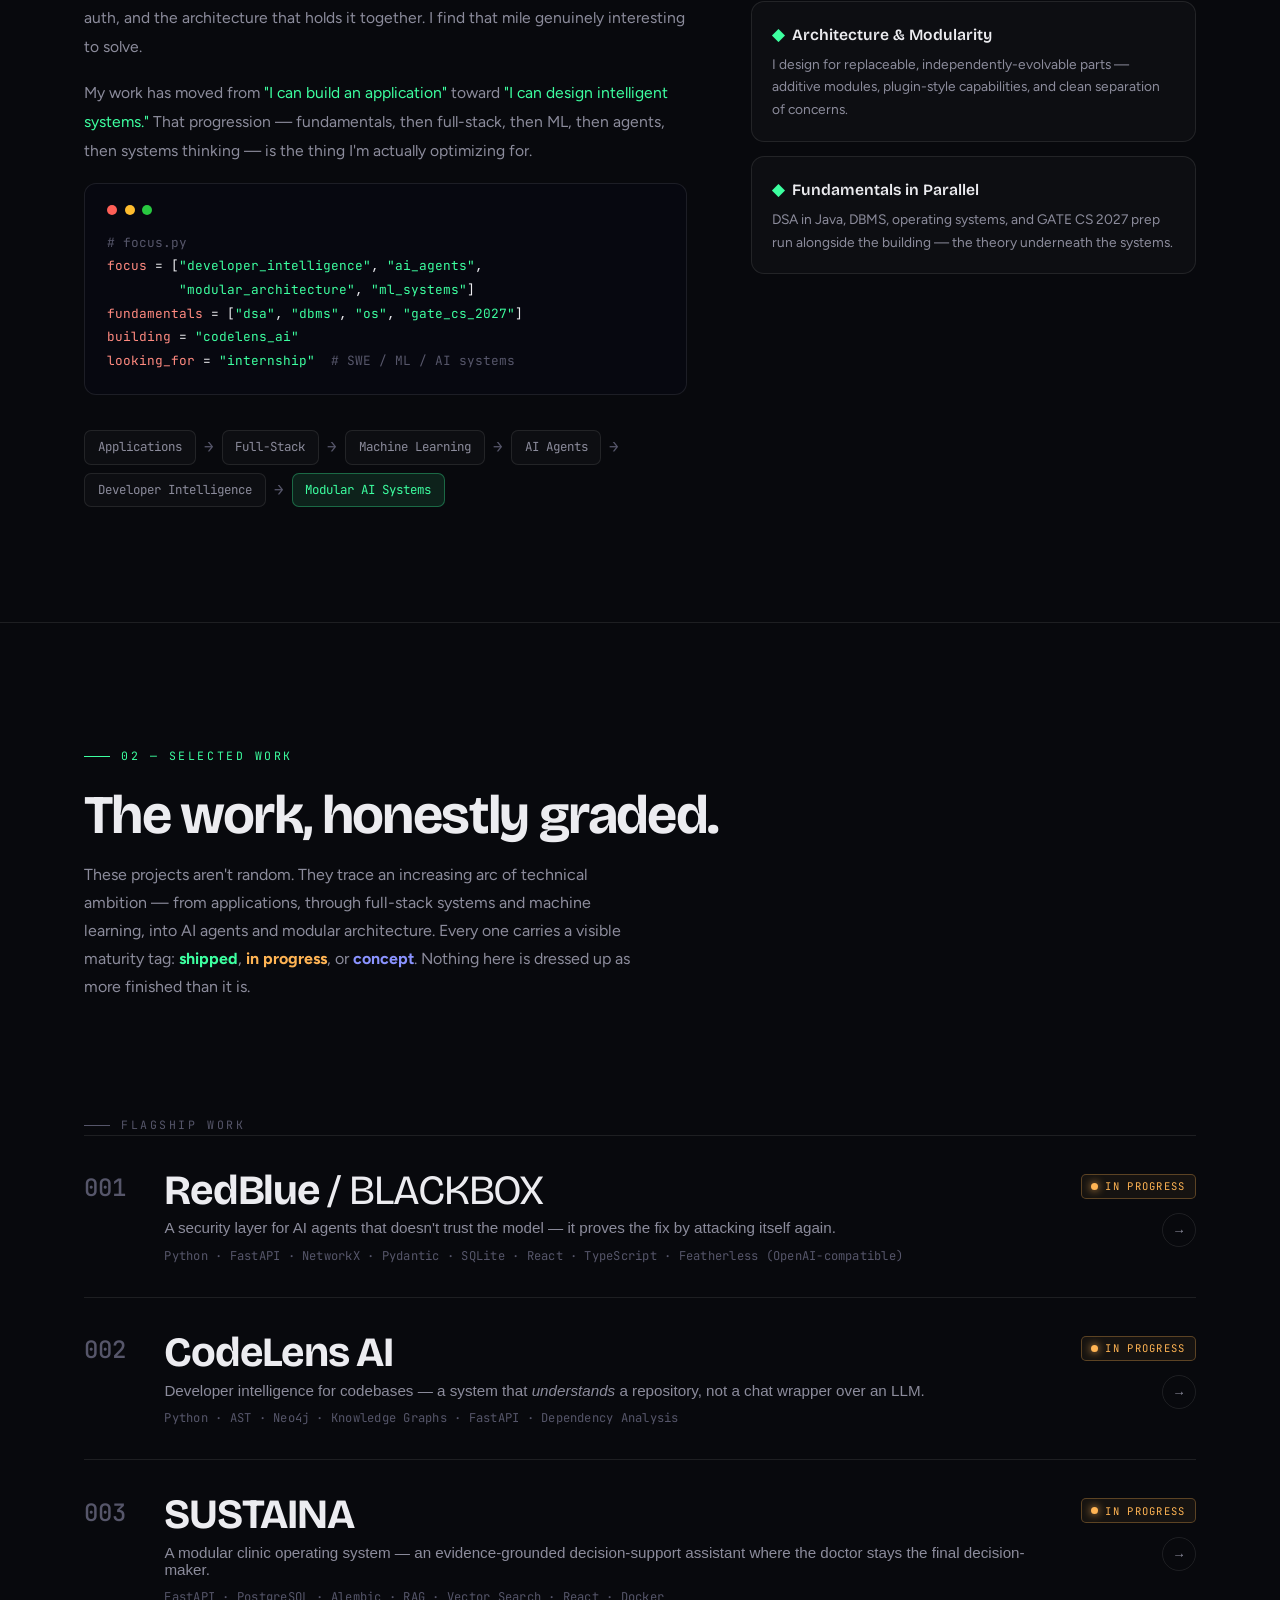
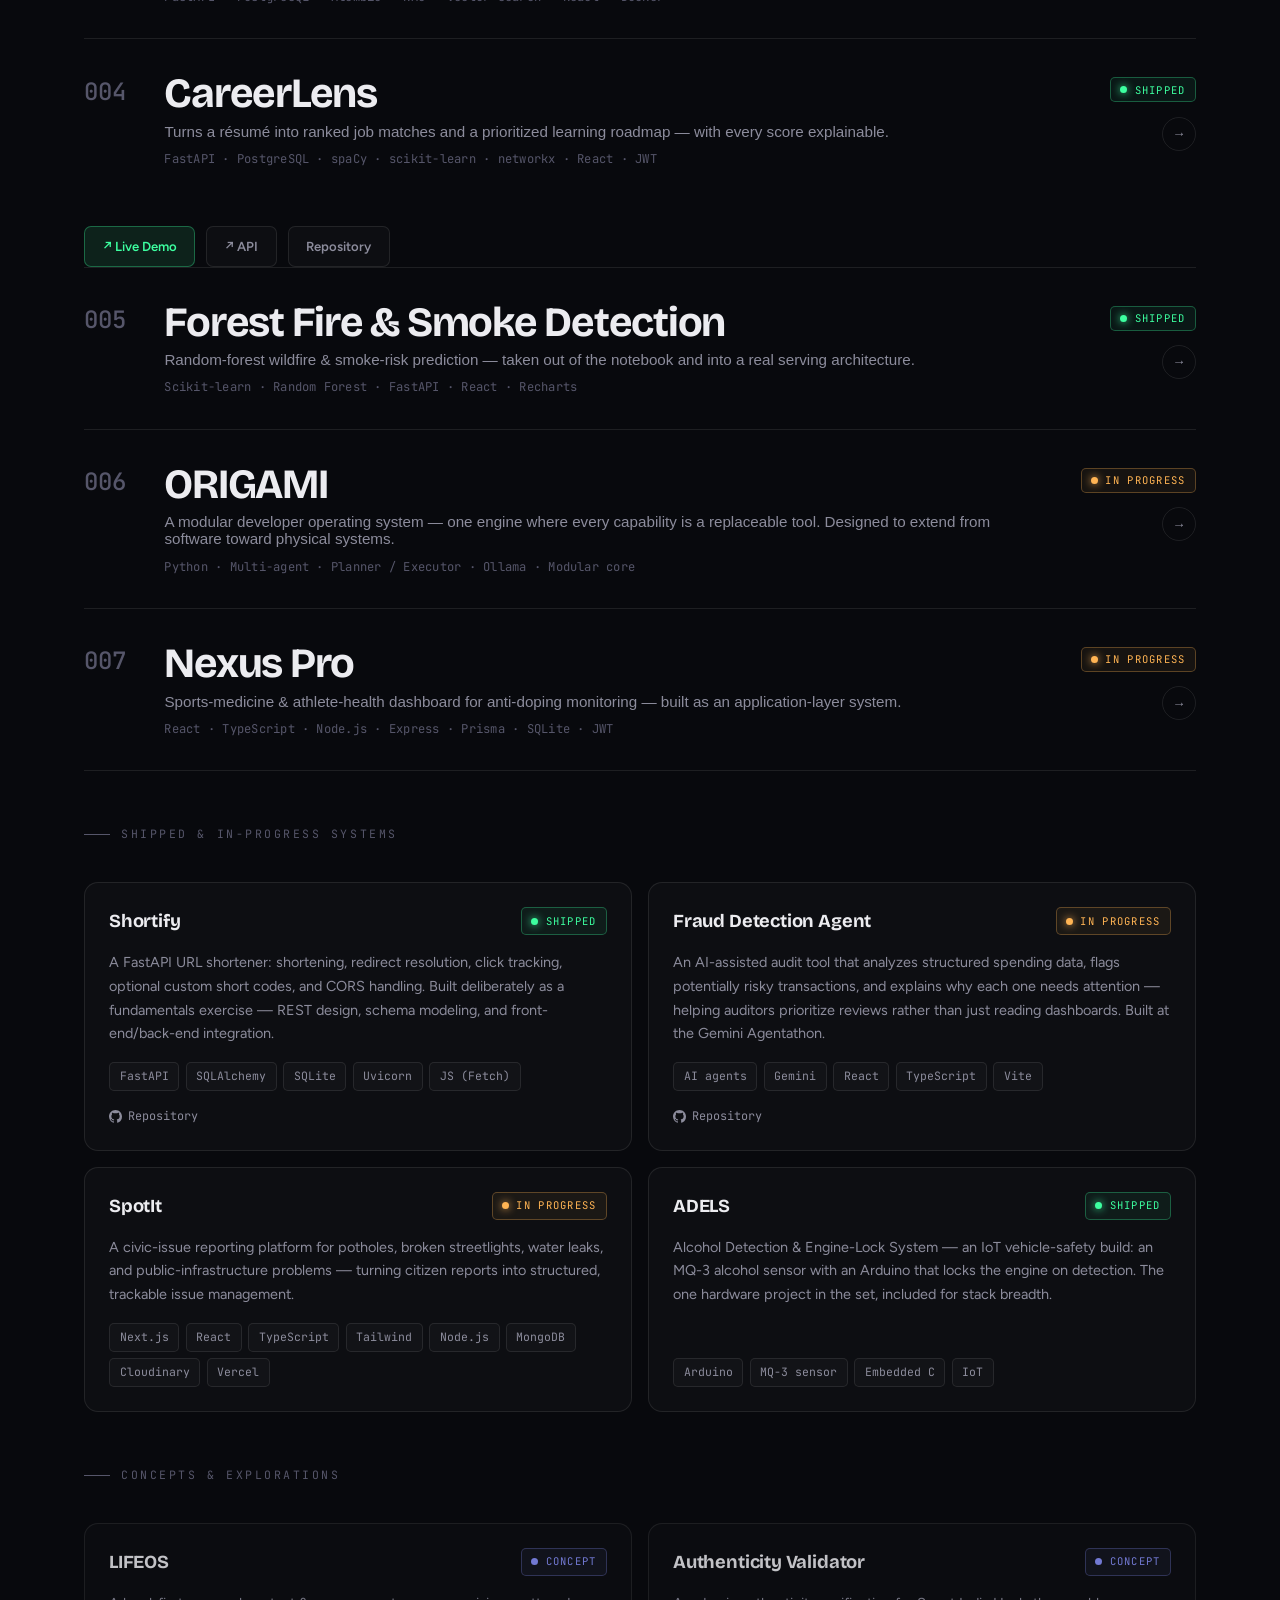
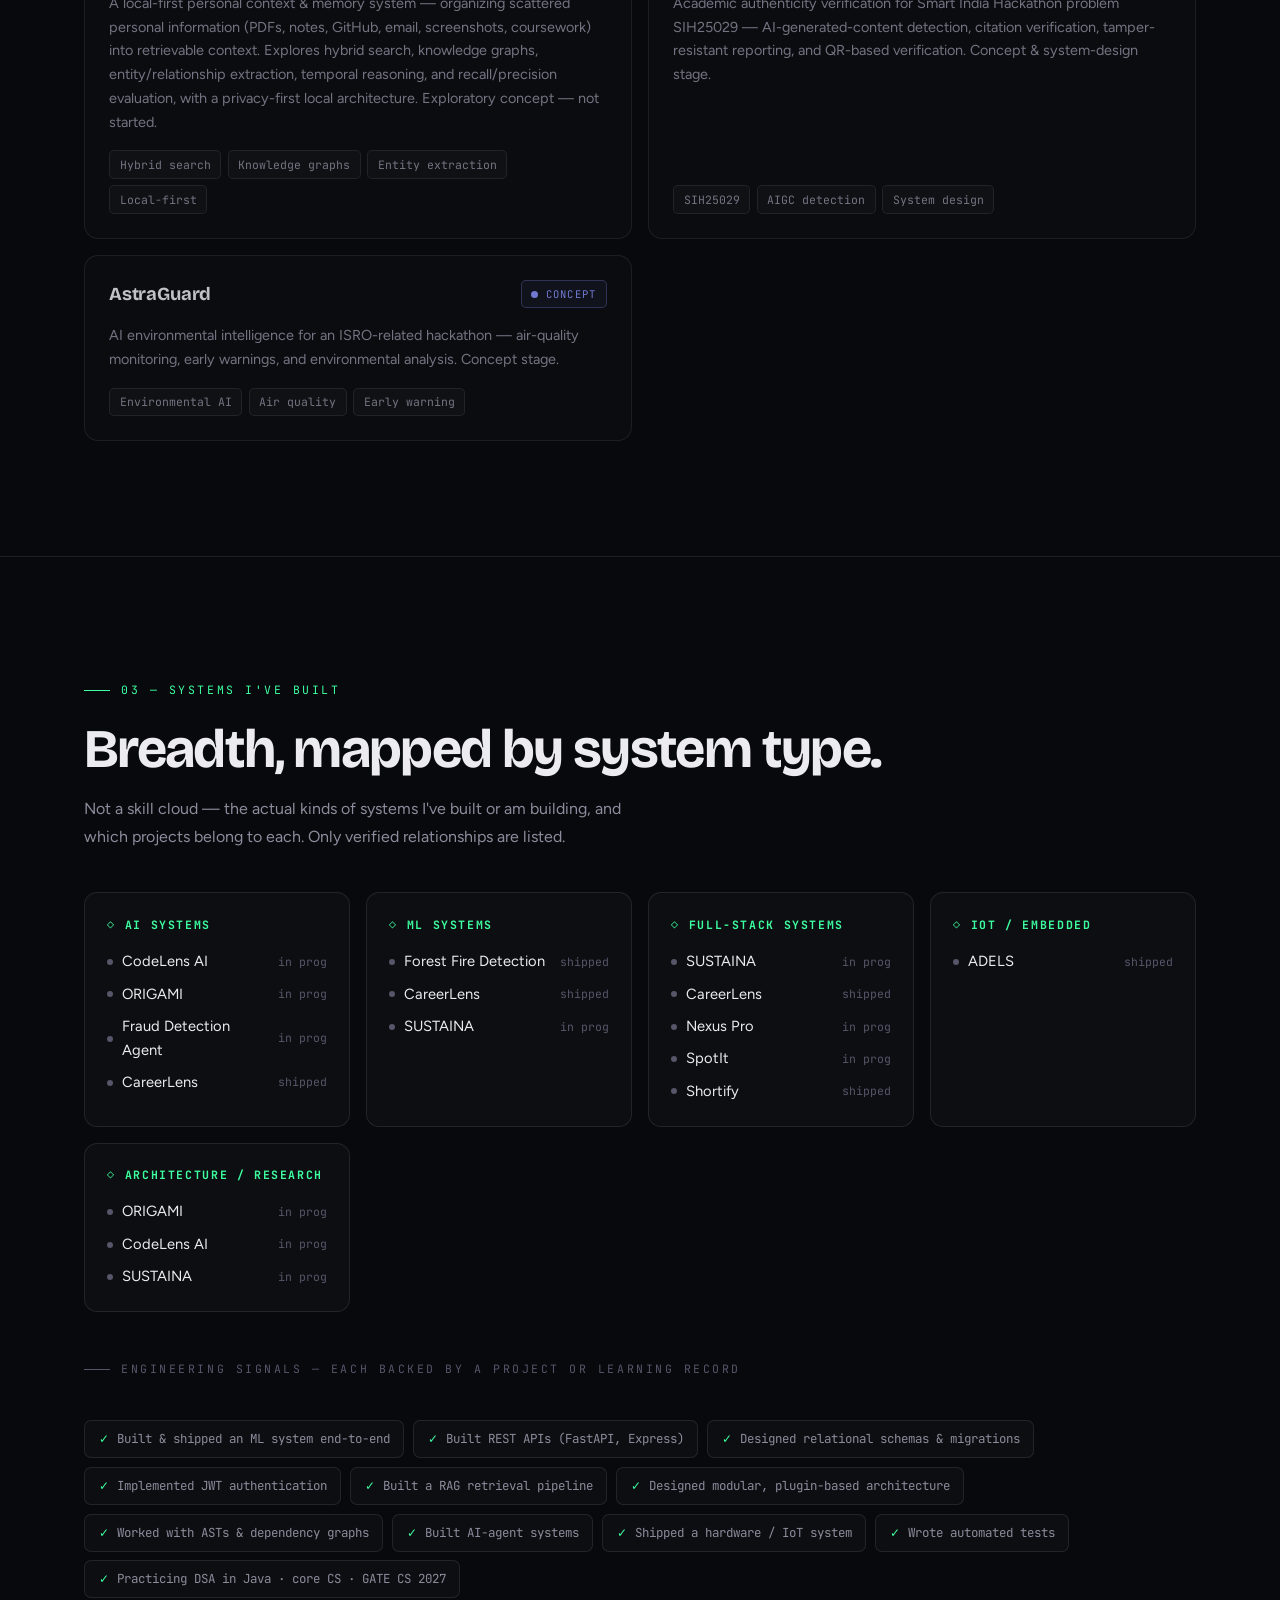
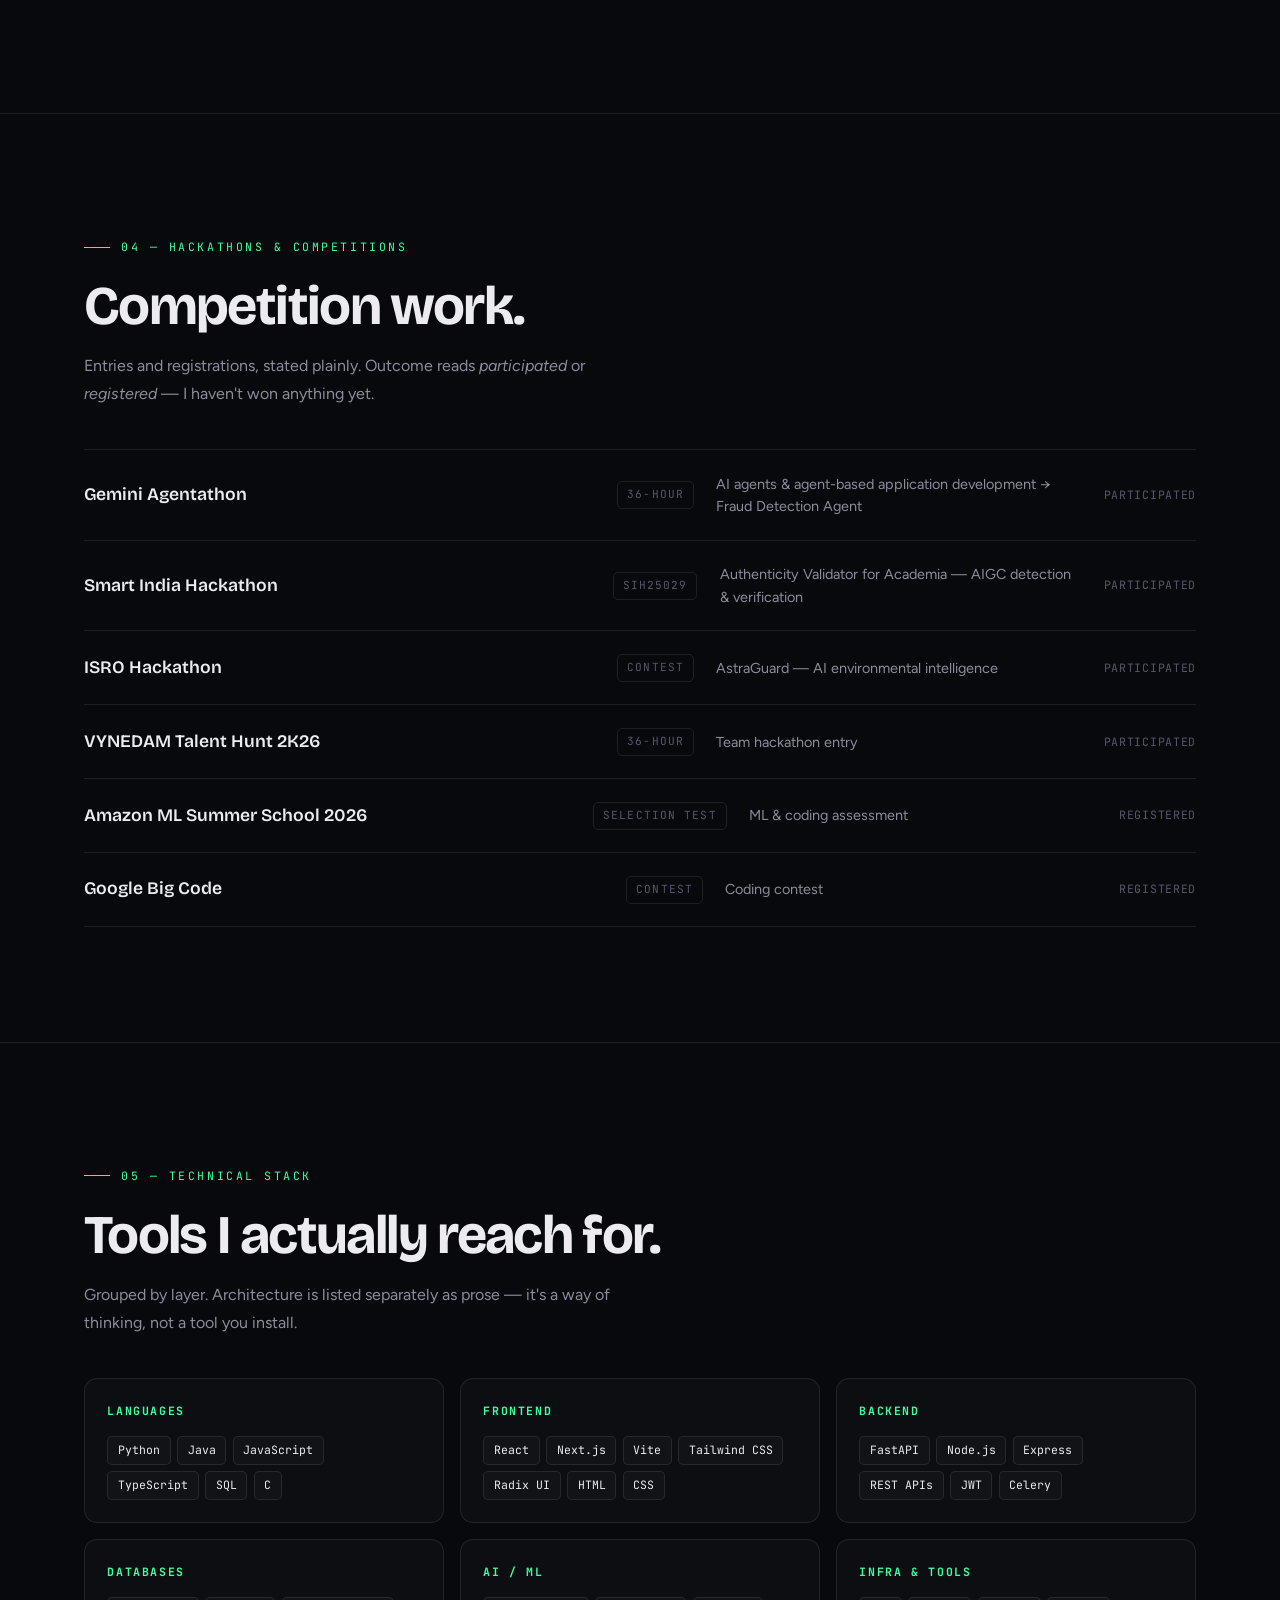
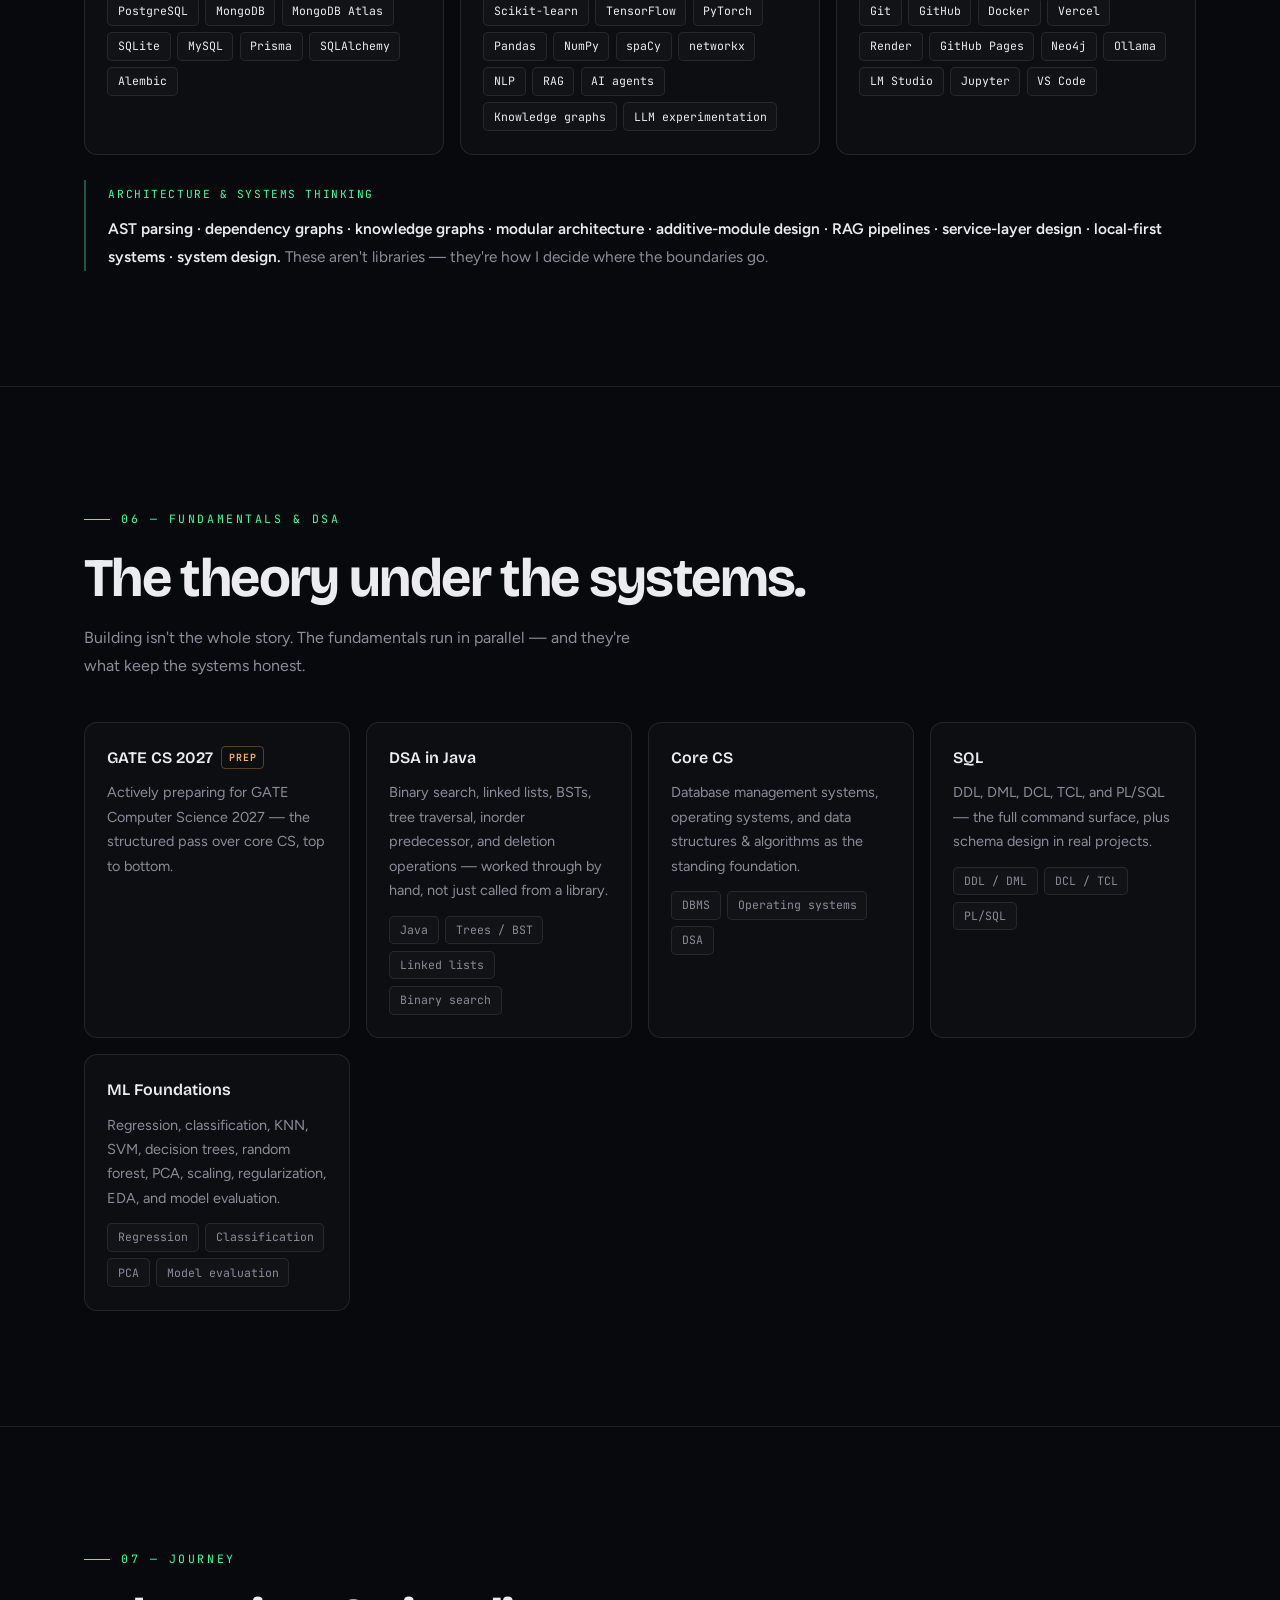
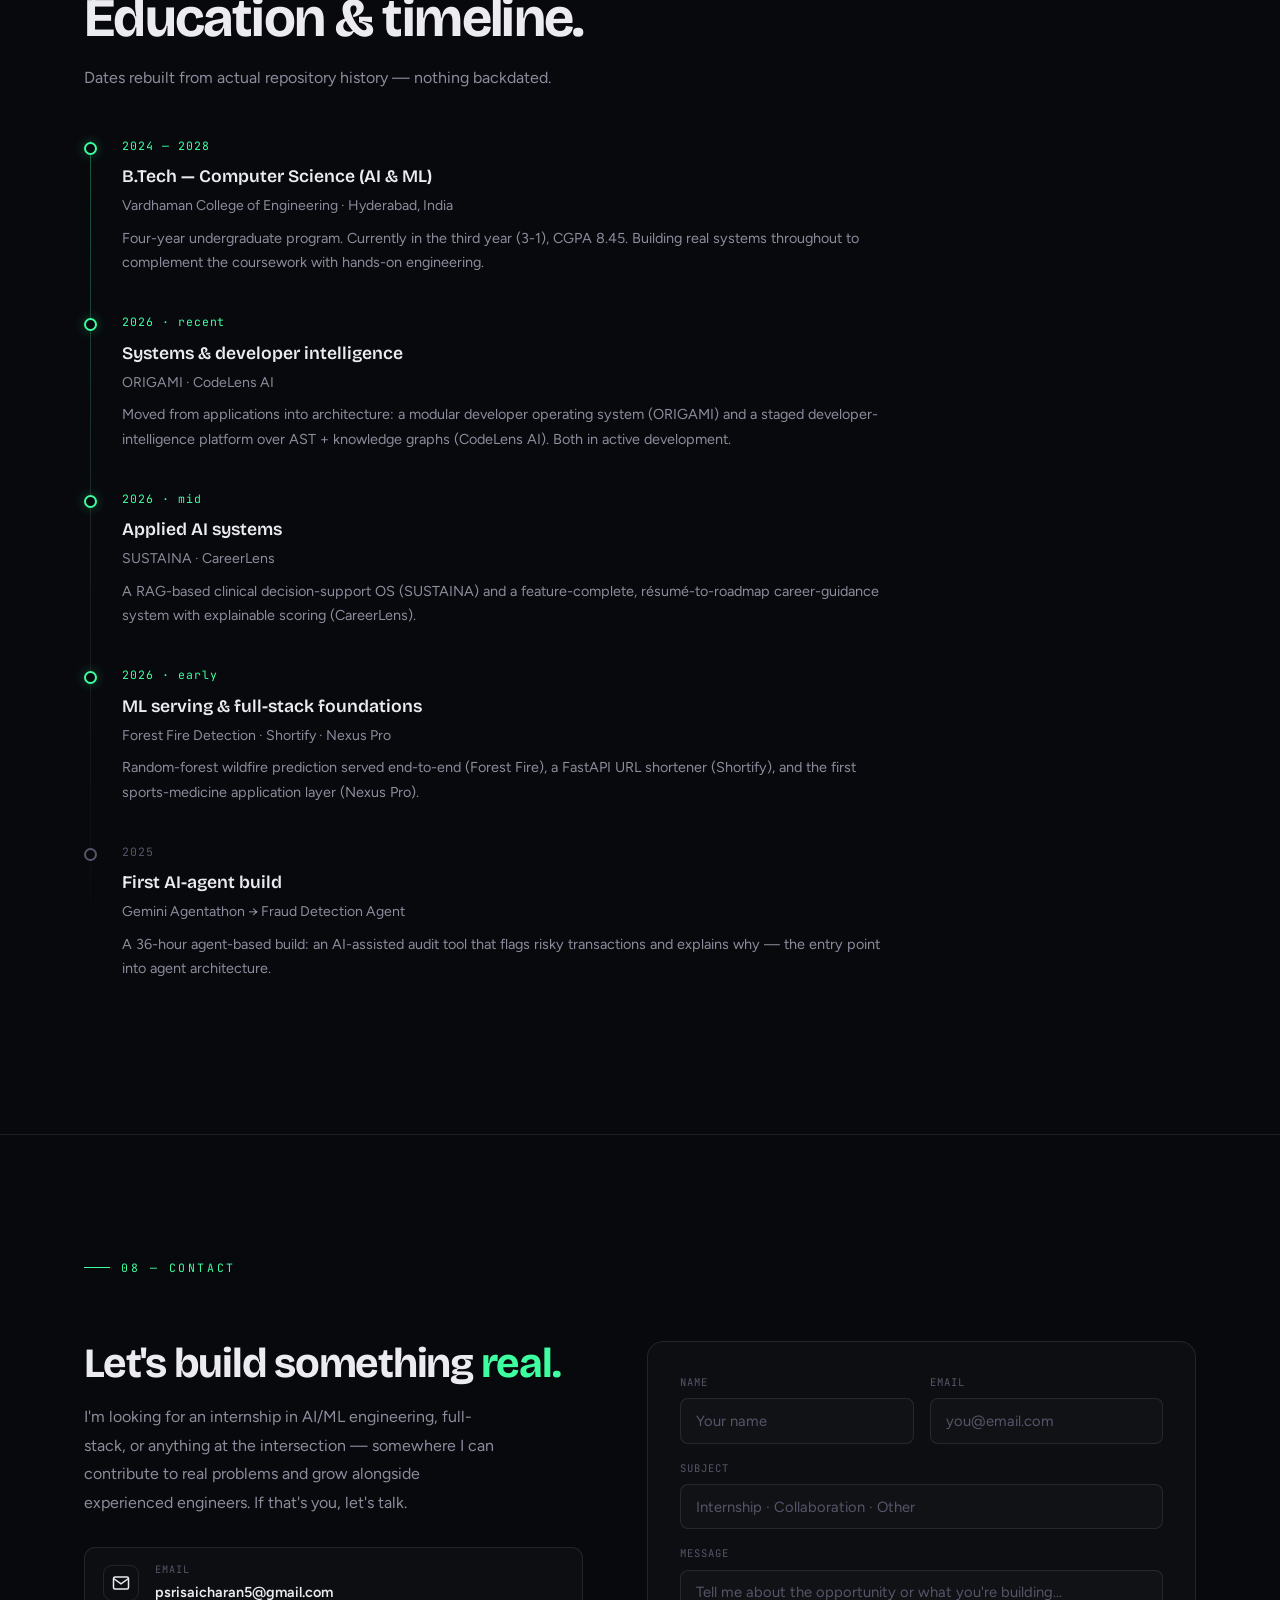
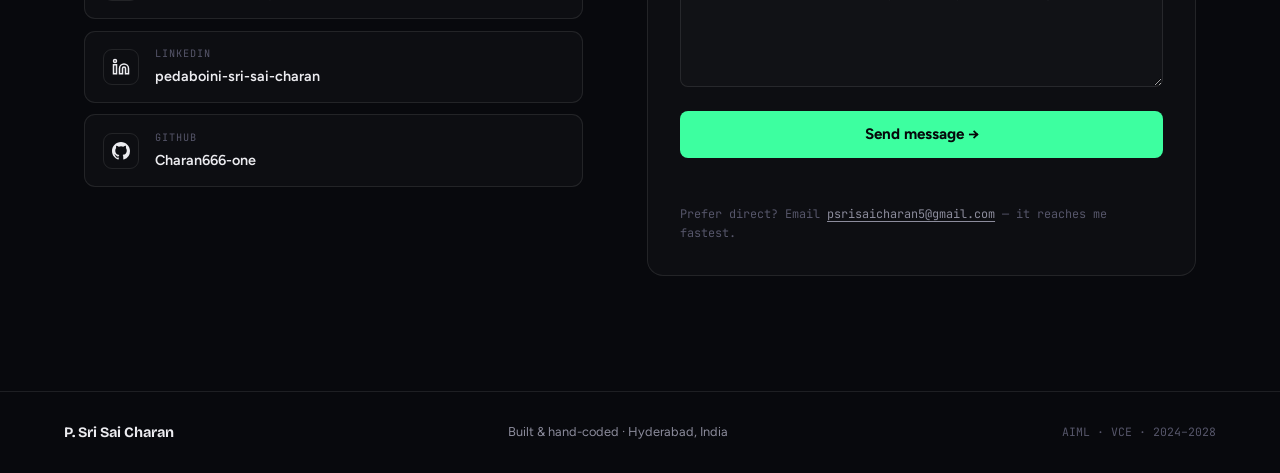
==== commit bfe86a82: "Show CareerLens live links in portfolio project list" ====
--- a/index.html
+++ b/index.html
@@ -297,7 +297,11 @@
               <div class="detail-block" style="margin-top:1.3rem"><span class="k">Tech</span>
                 <div class="chips"><span class="chip">Python</span><span class="chip">AST parsing</span><span class="chip">Neo4j</span><span class="chip">Knowledge graphs</span><span class="chip">FastAPI</span><span class="chip">Dependency analysis</span></div>
               </div>
-              <p class="note">Repository is not yet public — no link until it is.</p>
+              <div class="detail-links">
+                <a class="dlink" href="https://code-lens-smoky.vercel.app/" target="_blank" rel="noopener"><svg viewBox="0 0 24 24" fill="none" stroke="currentColor" stroke-width="2" aria-hidden="true"><path d="M18 13v6a2 2 0 0 1-2 2H5a2 2 0 0 1-2-2V8a2 2 0 0 1 2-2h6"/><polyline points="15 3 21 3 21 9"/><line x1="10" y1="14" x2="21" y2="3"/></svg>Live app</a>
+                <a class="dlink sec" href="https://code-lens-j3t4.onrender.com/" target="_blank" rel="noopener"><svg viewBox="0 0 24 24" fill="none" stroke="currentColor" stroke-width="2" aria-hidden="true"><path d="M18 13v6a2 2 0 0 1-2 2H5a2 2 0 0 1-2-2V8a2 2 0 0 1 2-2h6"/><polyline points="15 3 21 3 21 9"/><line x1="10" y1="14" x2="21" y2="3"/></svg>API</a>
+                <a class="dlink sec" href="https://github.com/Charan666-one/CODE-LENS" target="_blank" rel="noopener"><svg viewBox="0 0 24 24" fill="currentColor" aria-hidden="true"><path d="M12 0C5.37 0 0 5.37 0 12c-6.63 0-12 5.37-12 12 0 5.3 3.44 9.8 8.21 11.39.6.11.82-.26.82-.58v-2.03c-3.34.73-4.04-1.61-4.04-1.61-.55-1.39-1.33-1.76-1.33-1.76-1.09-.74.08-.73.08-.73 1.2.08 1.84 1.24 1.84 1.24 1.07 1.83 2.81 1.3 3.5.99.11-.78.42-1.3.76-1.6-2.67-.3-5.47-1.33-5.47-5.93 0-1.31.47-2.38 1.24-3.22.12.84 1.23 3.22 1.23 3.22 0 4.61-2.81 5.63-5.49 5.92.43.37.81 1.1.81 2.22v3.29c0 .32.22.7.83.58A12 12 0 0 0 24 12c0-6.63-5.37-12-12-12z"/></svg>Repository</a>
+              </div>
             </div>
           </div>
         </div></div></div>
@@ -365,12 +369,17 @@
             <span class="entry-arrow" aria-hidden="true">→</span>
           </span>
         </button>
+        <div class="detail-links entry-quick-links" aria-label="CareerLens project links">
+          <a class="dlink" href="https://career-lens-rho-dusky.vercel.app" target="_blank" rel="noopener">↗ Live Demo</a>
+          <a class="dlink sec" href="https://career-lens-api-21u5.onrender.com" target="_blank" rel="noopener">↗ API</a>
+          <a class="dlink sec" href="https://github.com/Charan666-one/CareerLens" target="_blank" rel="noopener">Repository</a>
+        </div>
         <div class="entry-detail" id="d-careerlens"><div class="detail-inner"><div class="detail-body">
           <div class="detail-grid">
             <div>
               <div class="detail-block"><span class="k">The problem</span><p>Students and recent graduates struggle to translate a résumé into a clear next step. CareerLens answers three questions: which jobs am I aligned to, which skills am I missing for them, and what should I learn next — in what order?</p></div>
               <div class="detail-block"><span class="k">The approach &amp; architecture</span><p>A user can go end-to-end today: register, log in, upload a résumé, and watch a <strong style="color:var(--ink)">seven-stage analysis pipeline</strong> render progressively. Résumé text is extracted (spaCy, PyMuPDF), skills are normalized against a seed dataset, then jobs are scored by an <strong style="color:var(--ink)">explainable hybrid of three signals</strong> — TF-IDF text similarity, skill-graph proximity (networkx), and market demand — with each score exposing its component breakdown. A roadmap generator prioritizes the highest-impact missing skills. React + TypeScript frontend; FastAPI backend using dependency injection for DB sessions and authenticated users, with a clean service layer for parsing, scoring, and roadmap generation.</p></div>
-              <div class="detail-block"><span class="k">Honest note</span><p>The scoring is intentionally lightweight and rule-based rather than fully semantic or graph-driven — a deliberate MVP foundation. Backend and frontend are both implemented and covered by an automated test suite; what remains is a live public deployment.</p></div>
+              <div class="detail-block"><span class="k">Honest note</span><p>The scoring is intentionally lightweight and rule-based rather than fully semantic or graph-driven — a deliberate MVP foundation. The frontend and FastAPI backend are deployed publicly; the production stack uses Vercel, Render, and Neon PostgreSQL.</p></div>
             </div>
             <div>
               <div class="ledger">
@@ -382,9 +391,14 @@
                   <li class="done"><span class="m">✓</span>JWT auth (bcrypt / passlib / python-jose); PostgreSQL + Alembic</li>
                   <li class="done"><span class="m">✓</span>Automated backend test suite (pytest)</li>
                 </ul>
-                <div class="lg-h todo">Not yet</div>
+                <div class="lg-h built">Deployment</div>
                 <ul>
-                  <li class="pend"><span class="m">○</span>Live public deployment</li>
+                  <li class="done"><span class="m">✓</span>Public frontend deployed on Vercel</li>
+                  <li class="done"><span class="m">✓</span>FastAPI backend deployed on Render</li>
+                  <li class="done"><span class="m">✓</span>PostgreSQL hosted on Neon</li>
+                </ul>
+                <div class="lg-h todo">Future improvements</div>
+                <ul>
                   <li class="pend"><span class="m">○</span>Fully semantic / graph-driven scoring</li>
                 </ul>
               </div>
@@ -392,9 +406,11 @@
                 <div class="chips"><span class="chip">FastAPI</span><span class="chip">Python</span><span class="chip">SQLAlchemy</span><span class="chip">Alembic</span><span class="chip">PostgreSQL</span><span class="chip">JWT</span><span class="chip">spaCy</span><span class="chip">PyMuPDF</span><span class="chip">scikit-learn</span><span class="chip">networkx</span><span class="chip">React</span><span class="chip">TypeScript</span><span class="chip">Vite</span><span class="chip">Tailwind</span><span class="chip">Zustand</span><span class="chip">Docker</span></div>
               </div>
               <div class="detail-links">
+                <a class="dlink" href="https://career-lens-rho-dusky.vercel.app" target="_blank" rel="noopener"><span aria-hidden="true">↗</span> Live Demo</a>
+                <a class="dlink" href="https://career-lens-api-21u5.onrender.com" target="_blank" rel="noopener"><span aria-hidden="true">↗</span> API</a>
                 <a class="dlink" href="https://github.com/Charan666-one/CareerLens" target="_blank" rel="noopener"><svg viewBox="0 0 24 24" fill="currentColor" aria-hidden="true"><path d="M12 0C5.37 0 0 5.37 0 12c0 5.3 3.44 9.8 8.21 11.39.6.11.82-.26.82-.58v-2.03c-3.34.73-4.04-1.61-4.04-1.61-.55-1.39-1.33-1.76-1.33-1.76-1.09-.74.08-.73.08-.73 1.2.08 1.84 1.24 1.84 1.24 1.07 1.83 2.81 1.3 3.5.99.11-.78.42-1.3.76-1.6-2.67-.3-5.47-1.33-5.47-5.93 0-1.31.47-2.38 1.24-3.22-.13-.3-.54-1.52.11-3.18 0 0 1.01-.32 3.3 1.23a11.5 11.5 0 0 1 6 0c2.29-1.55 3.3-1.23 3.3-1.23.65 1.66.24 2.88.12 3.18.77.84 1.23 1.91 1.23 3.22 0 4.61-2.81 5.63-5.49 5.92.43.37.81 1.1.81 2.22v3.29c0 .32.22.7.83.58A12 12 0 0 0 24 12c0-6.63-5.37-12-12-12z"/></svg>Repository</a>
               </div>
-              <p class="note">Feature-complete and tested; public deployment pending.</p>
+              <p class="note">Deployed: Vercel frontend · Render API · Neon PostgreSQL.</p>
             </div>
           </div>
         </div></div></div>
@@ -430,7 +446,8 @@
                 <div class="chips"><span class="chip">Python</span><span class="chip">Scikit-learn</span><span class="chip">Pandas</span><span class="chip">NumPy</span><span class="chip">FastAPI</span><span class="chip">Uvicorn</span><span class="chip">Pydantic</span><span class="chip">React</span><span class="chip">Vite</span><span class="chip">TypeScript</span><span class="chip">Tailwind</span><span class="chip">Recharts</span></div>
               </div>
               <div class="detail-links">
-                <a class="dlink" href="https://github.com/Charan666-one/AI-Forest-Fire-Smoke-Detection" target="_blank" rel="noopener"><svg viewBox="0 0 24 24" fill="currentColor" aria-hidden="true"><path d="M12 0C5.37 0 0 5.37 0 12c0 5.3 3.44 9.8 8.21 11.39.6.11.82-.26.82-.58v-2.03c-3.34.73-4.04-1.61-4.04-1.61-.55-1.39-1.33-1.76-1.33-1.76-1.09-.74.08-.73.08-.73 1.2.08 1.84 1.24 1.84 1.24 1.07 1.83 2.81 1.3 3.5.99.11-.78.42-1.3.76-1.6-2.67-.3-5.47-1.33-5.47-5.93 0-1.31.47-2.38 1.24-3.22-.13-.3-.54-1.52.11-3.18 0 0 1.01-.32 3.3 1.23a11.5 11.5 0 0 1 6 0c2.29-1.55 3.3-1.23 3.3-1.23.65 1.66.24 2.88.12 3.18.77.84 1.23 1.91 1.23 3.22 0 4.61-2.81 5.63-5.49 5.92.43.37.81 1.1.81 2.22v3.29c0 .32.22.7.83.58A12 12 0 0 0 24 12c0-6.63-5.37-12-12-12z"/></svg>Repository</a>
+                <a class="dlink" href="https://ai-forest-fire-smoke-detection-1.onrender.com/" target="_blank" rel="noopener"><svg viewBox="0 0 24 24" fill="none" stroke="currentColor" stroke-width="2" aria-hidden="true"><path d="M18 13v6a2 2 0 0 1-2 2H5a2 2 0 0 1-2-2V8a2 2 0 0 1 2-2h6"/><polyline points="15 3 21 3 21 9"/><line x1="10" y1="14" x2="21" y2="3"/></svg>Live demo</a>
+                <a class="dlink sec" href="https://github.com/Charan666-one/AI-Forest-Fire-Smoke-Detection" target="_blank" rel="noopener"><svg viewBox="0 0 24 24" fill="currentColor" aria-hidden="true"><path d="M12 0C5.37 0 0 5.37 0 12c0 5.3 3.44 9.8 8.21 11.39.6.11.82-.26.82-.58v-2.03c-3.34.73-4.04-1.61-4.04-1.61-.55-1.39-1.33-1.76-1.33-1.76-1.09-.74.08-.73.08-.73 1.2.08 1.84 1.24 1.84 1.24 1.07 1.83 2.81 1.3 3.5.99.11-.78.42-1.3.76-1.6-2.67-.3-5.47-1.33-5.47-5.93 0-1.31.47-2.38 1.24-3.22-.13-.3-.54-1.52.11-3.18 0 0 1.01-.32 3.3 1.23a11.5 11.5 0 0 1 6 0c2.29-1.55 3.3-1.23 3.3-1.23.65 1.66.24 2.88.12 3.18.77.84 1.23 1.91 1.23 3.22 0 4.61-2.81 5.63-5.49 5.92.43.37.81 1.1.81 2.22v3.29c0 .32.22.7.83.58A12 12 0 0 0 24 12c0-6.63-5.37-12-12-12z"/></svg>Repository</a>
               </div>
             </div>
           </div>
